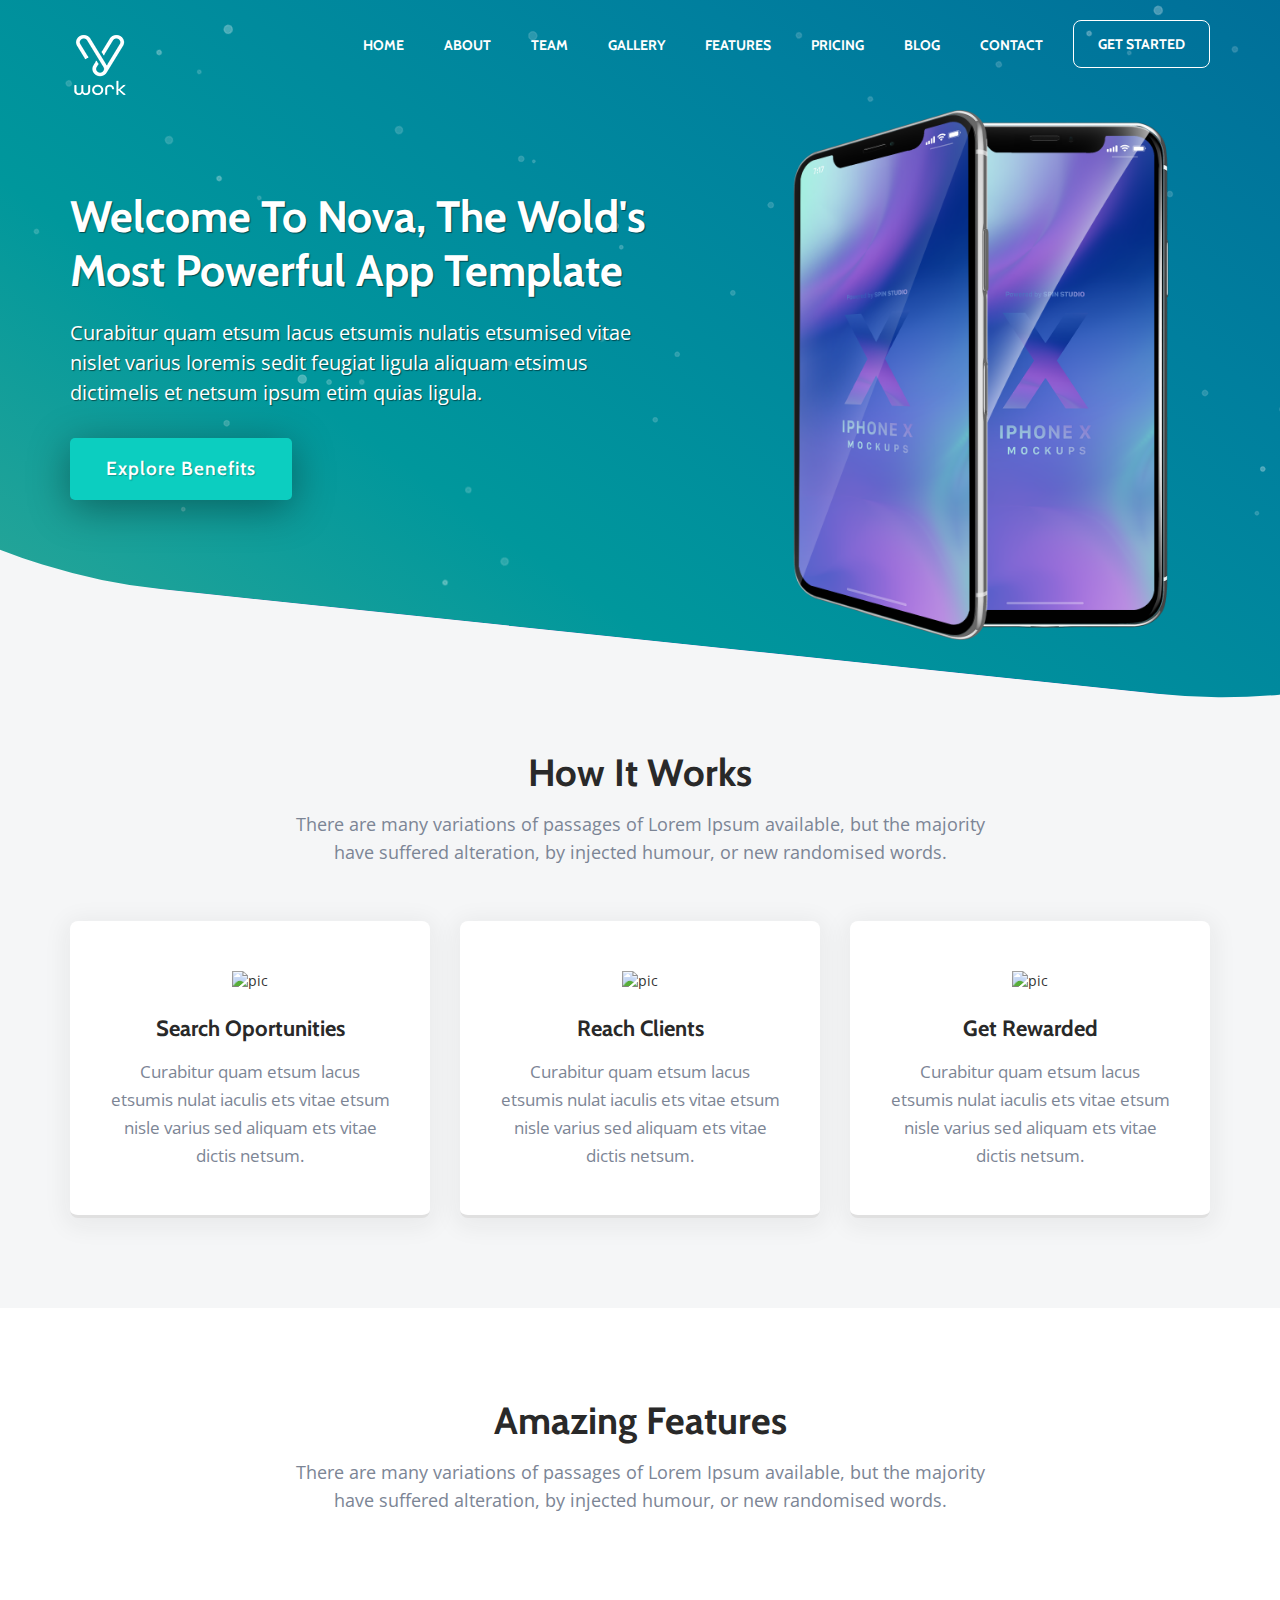
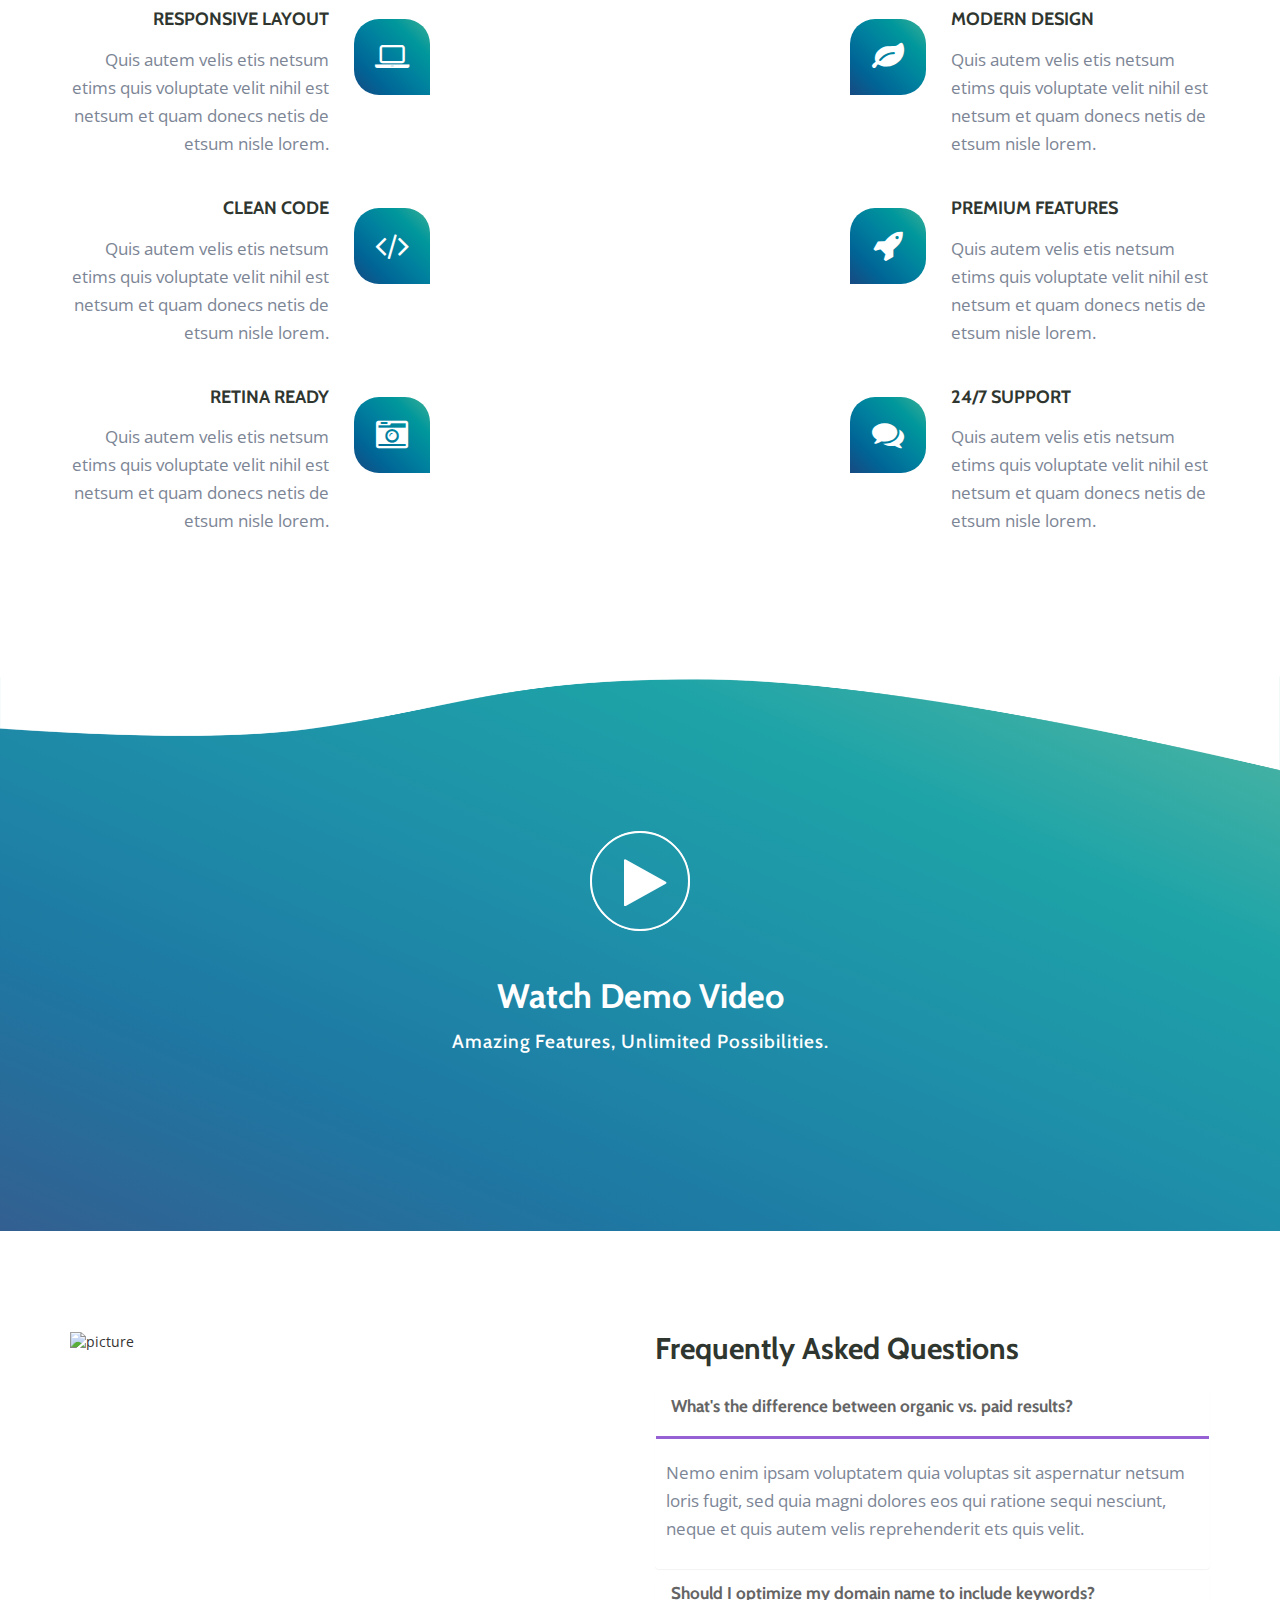
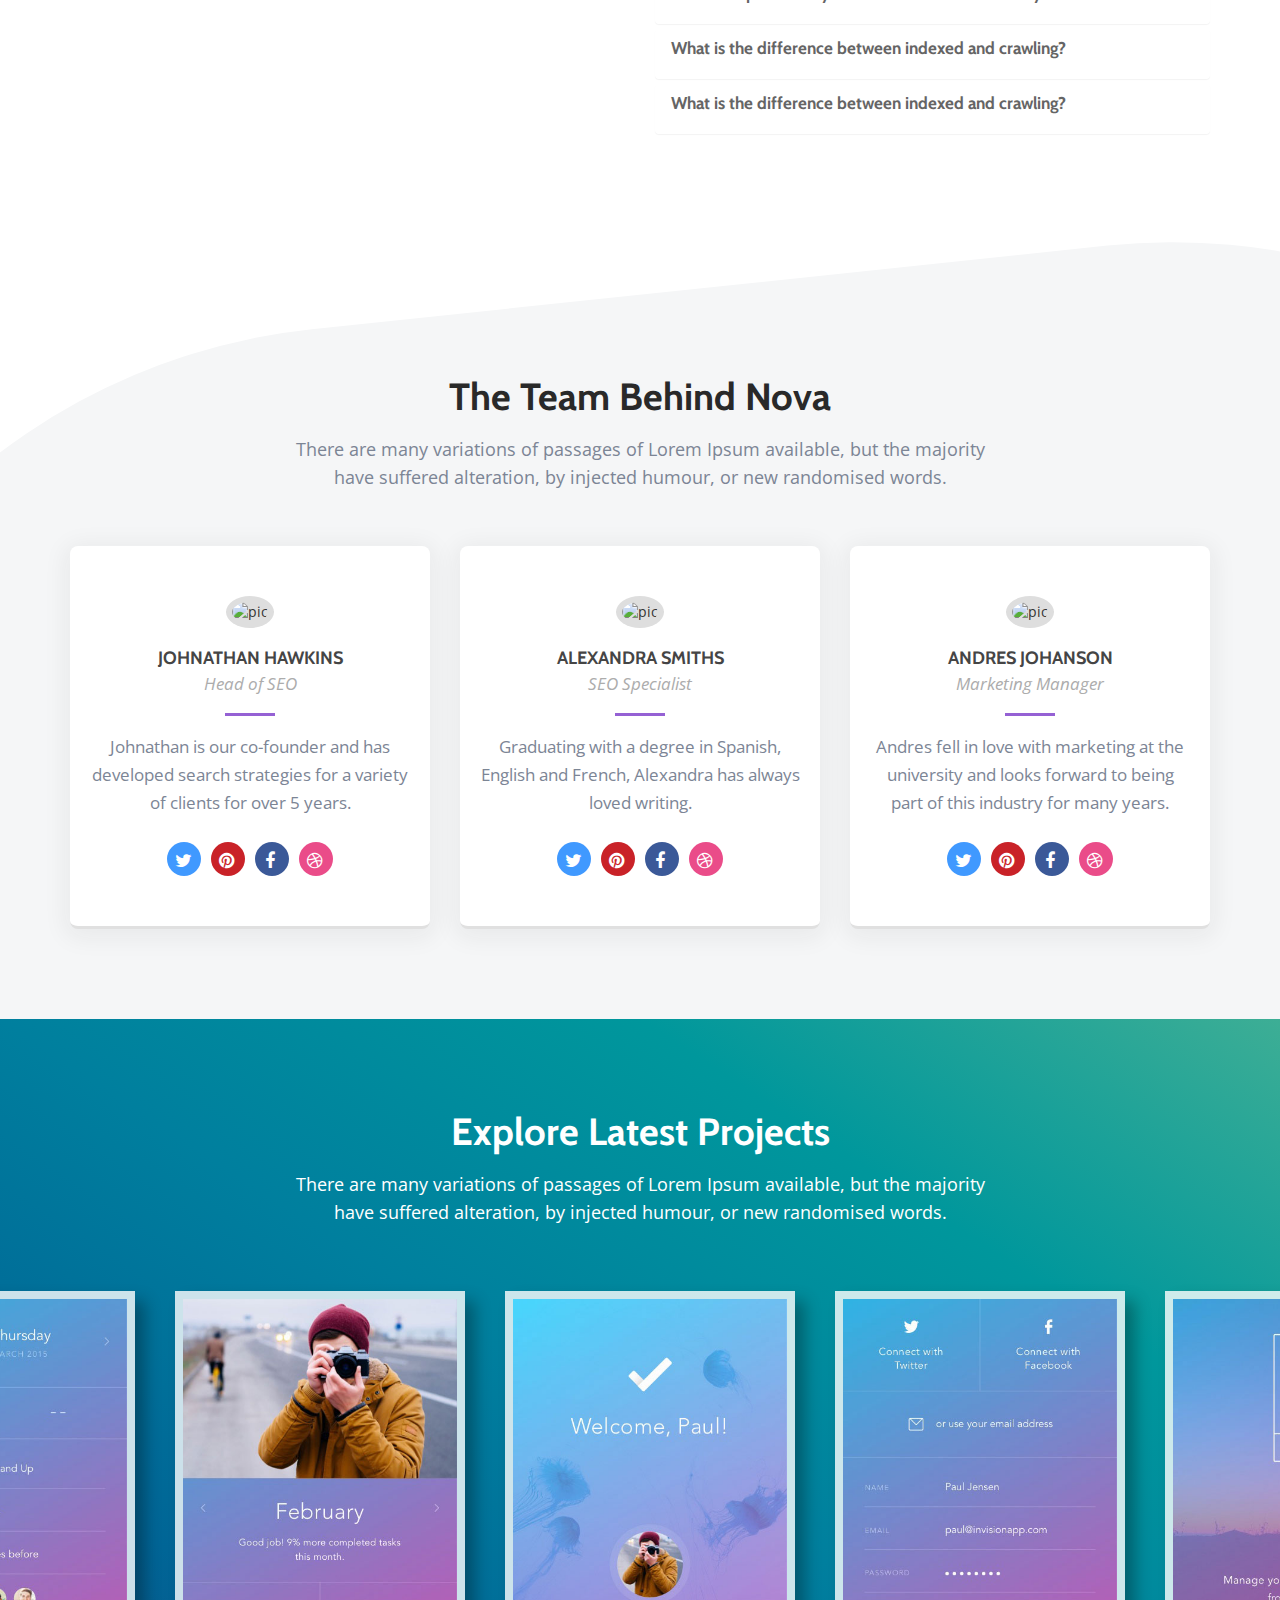
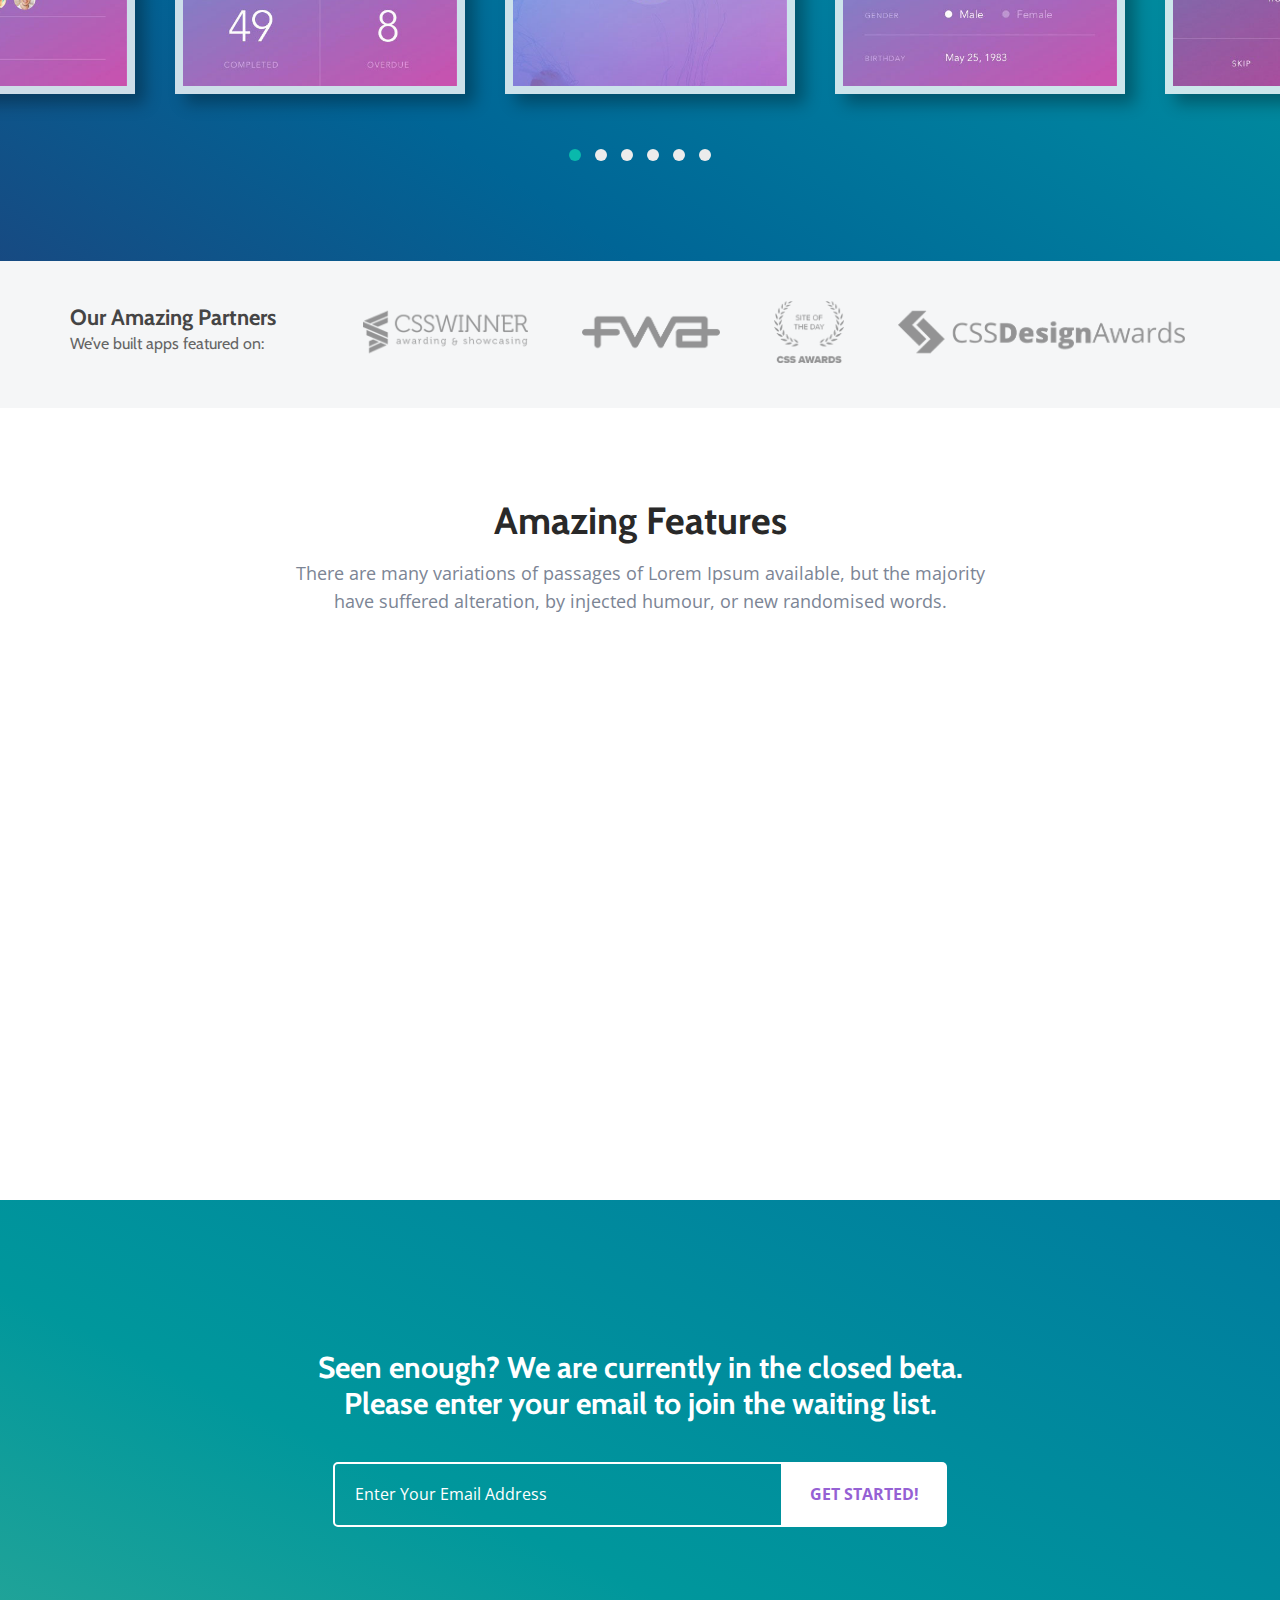
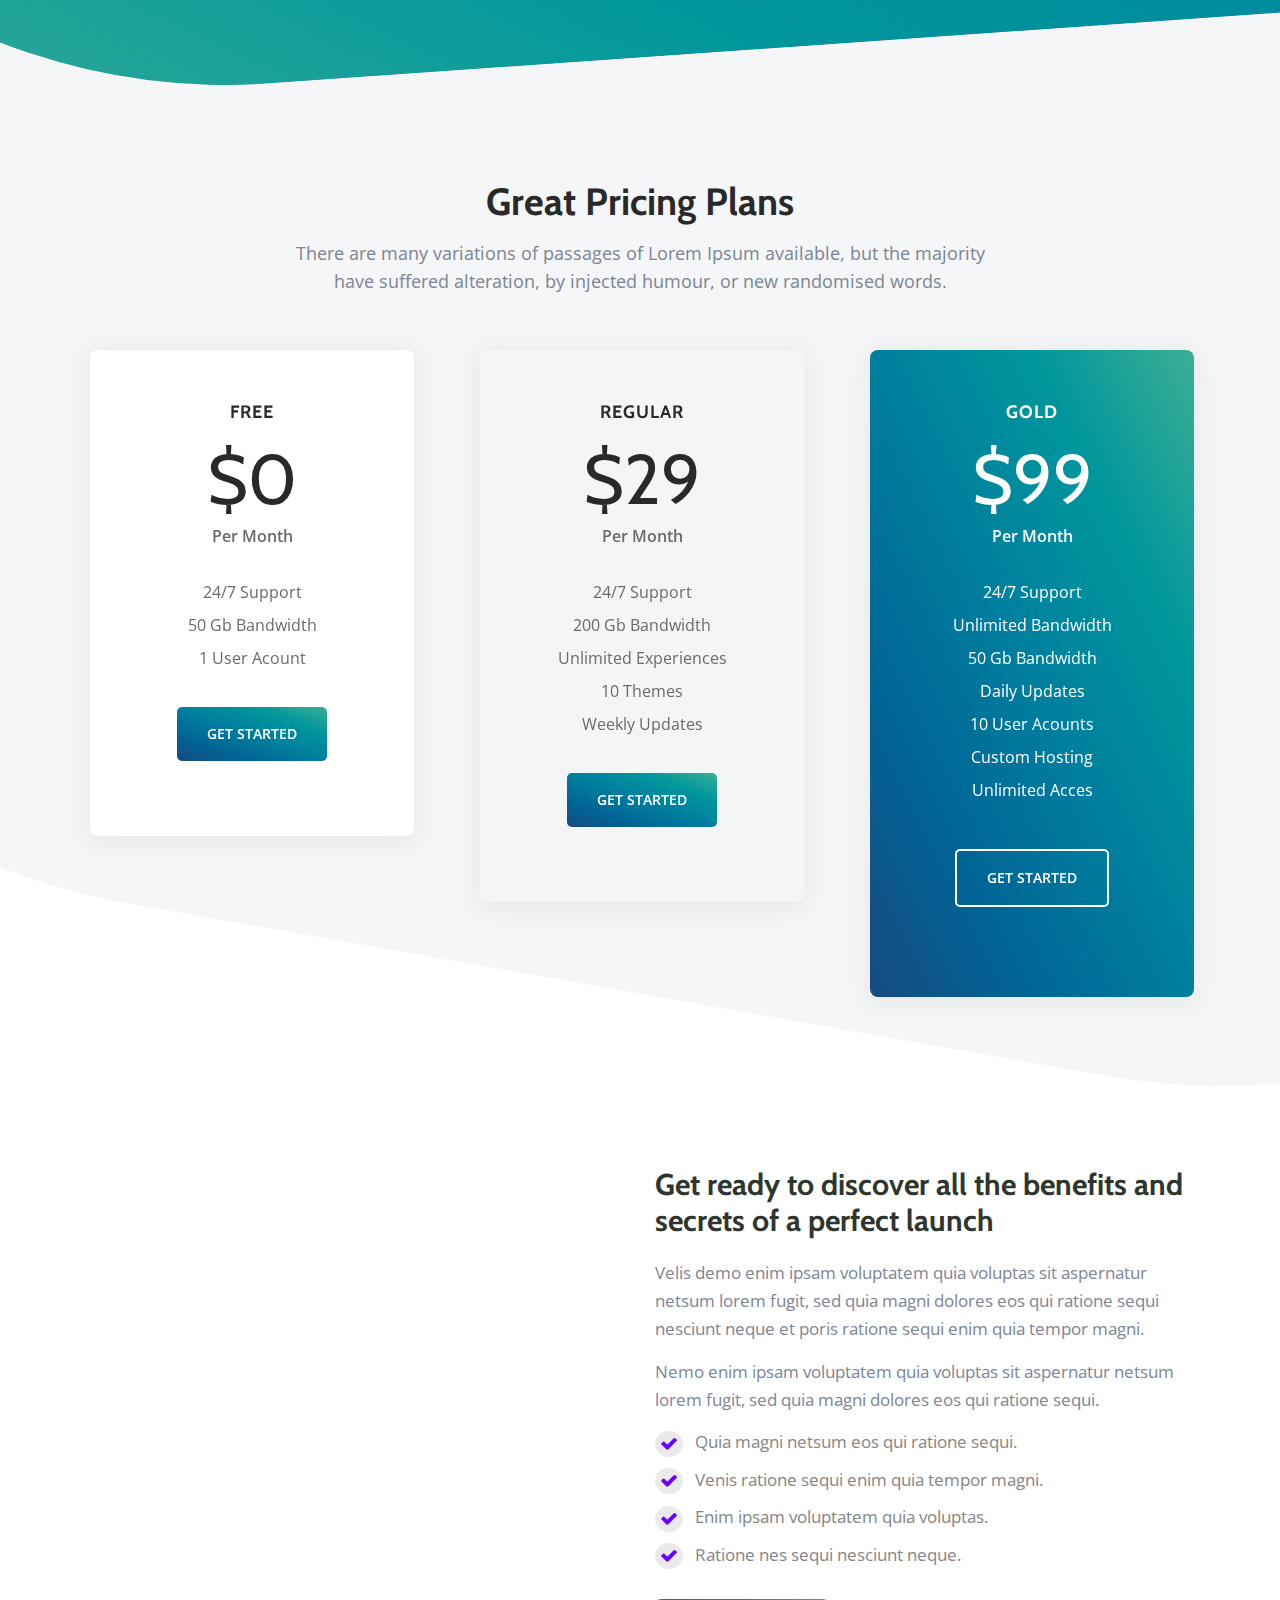
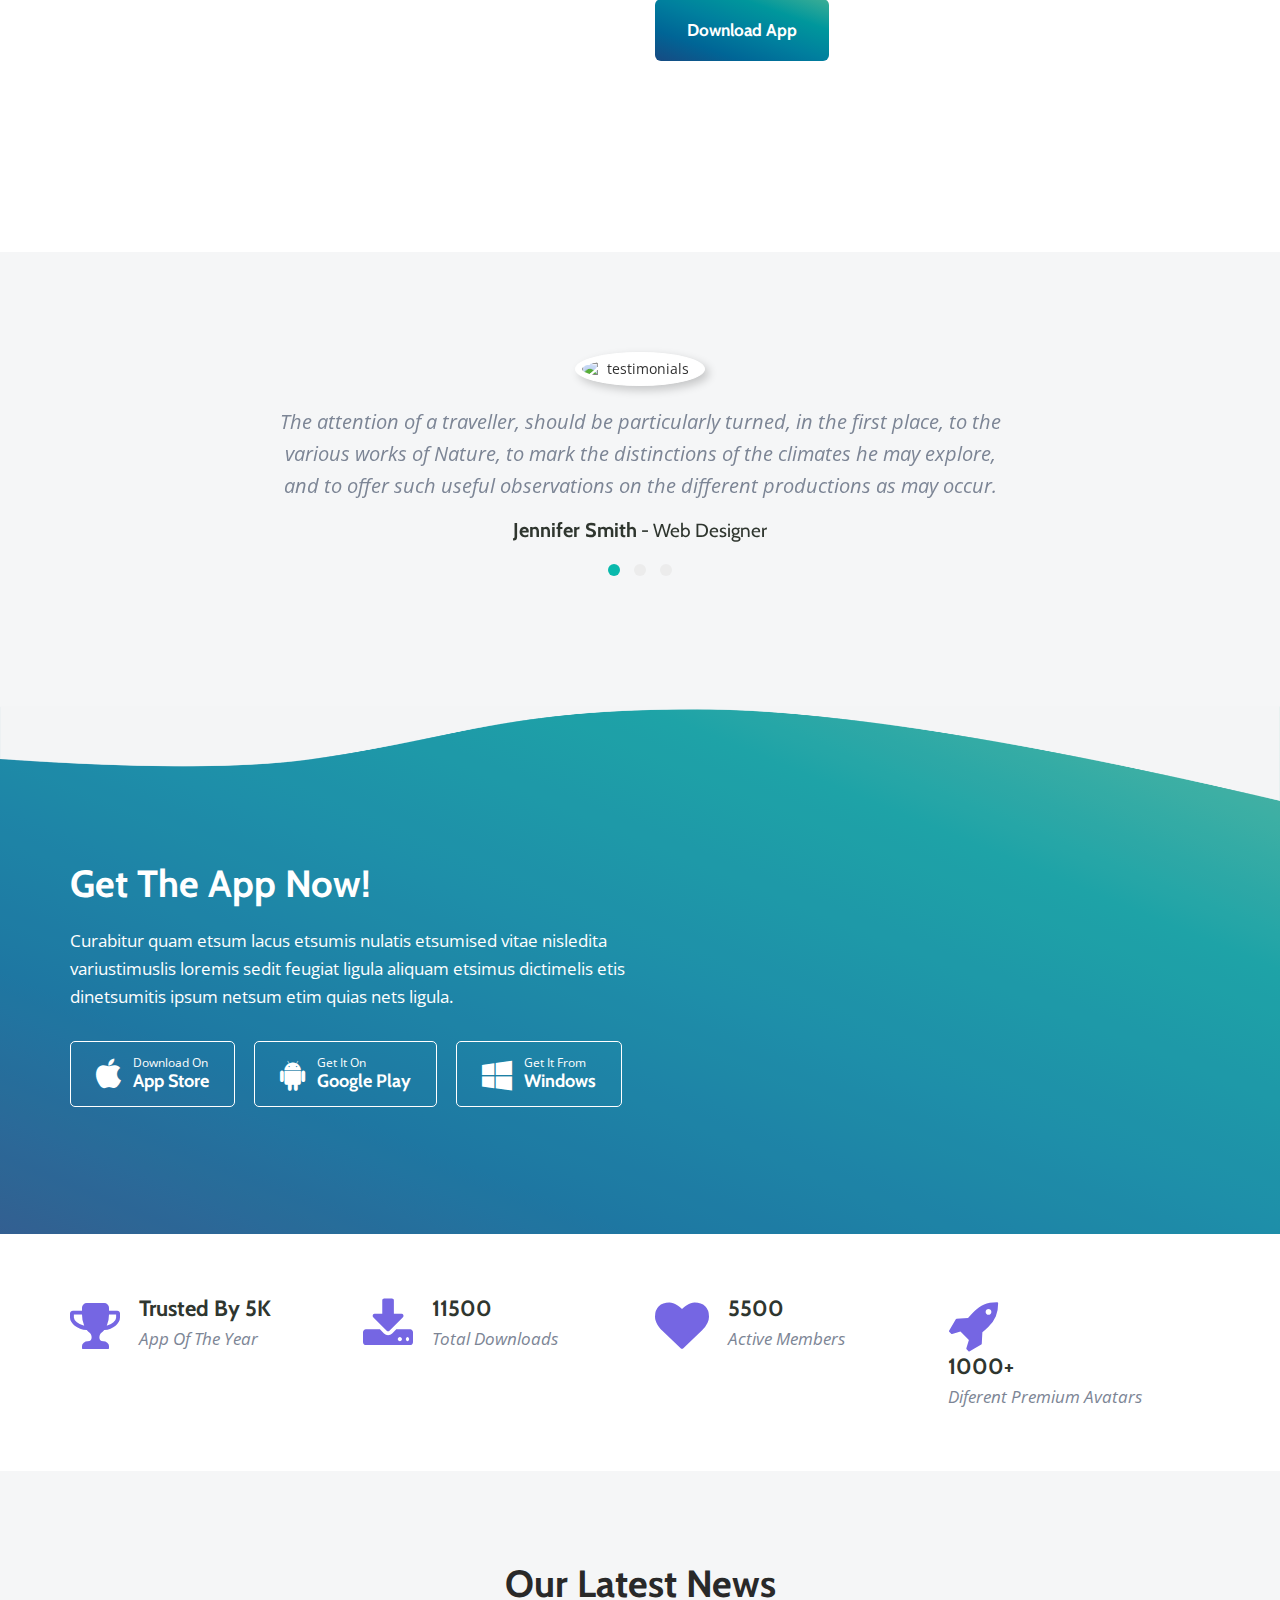
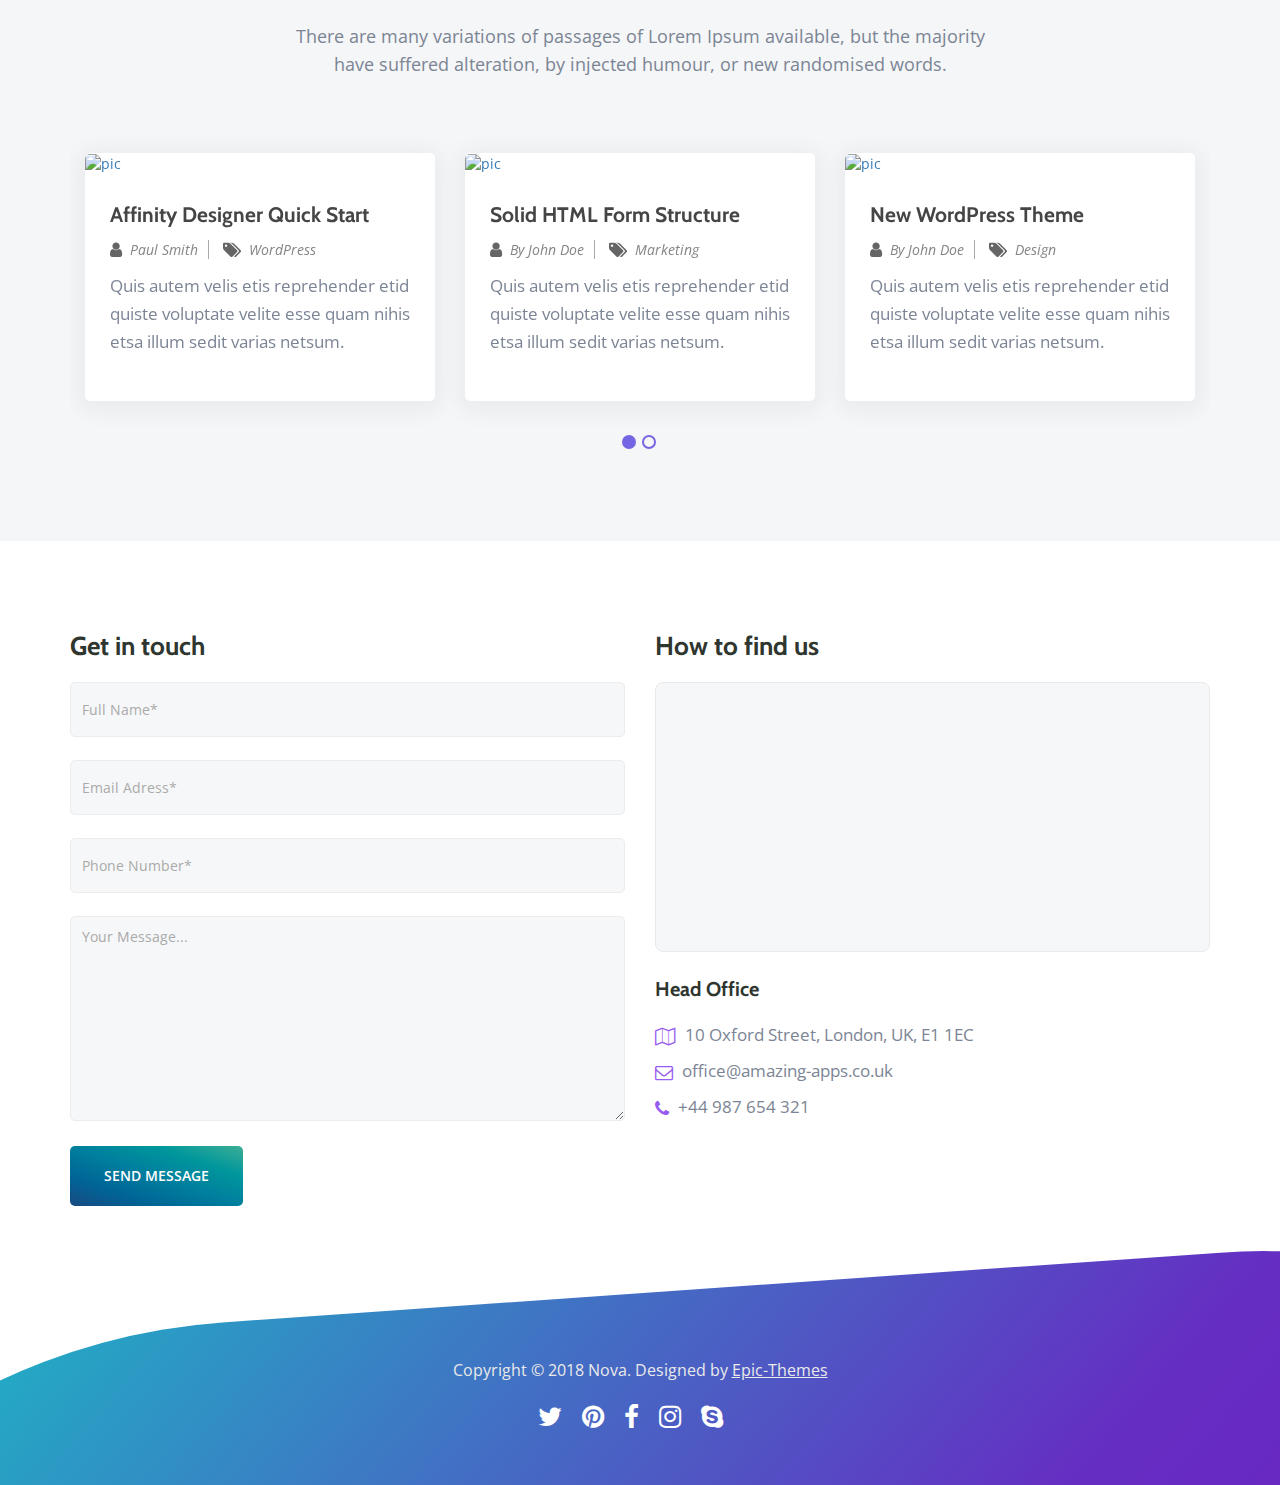
==== v1/index.html @ af9943f9 "first version" ====
<!DOCTYPE html>
<html lang="zxx">

<head>
    <meta charset="utf-8">
    <meta name="viewport" content="width=device-width, initial-scale=1.0">
    <meta name="keywords" content="">
    <meta name="description" content="">

    <title>Nova - App Landing Page Template</title>
    
    <!-- Loading Bootstrap -->
    <link href="css/bootstrap.css" rel="stylesheet">

    <!-- Loading Template CSS -->
    <link href="css/style.css" rel="stylesheet">
    <link href="css/animate.css" rel="stylesheet">
    <link href="css/style-magnific-popup.css" rel="stylesheet">

    <!-- Fonts -->
    <link href="https://fonts.googleapis.com/css?family=Open+Sans:300,300i,400,400i,600,600i,700,700i,800,800i" rel="stylesheet">
    <link href="https://fonts.googleapis.com/css?family=Cabin:500,600,700" rel="stylesheet">

    <!-- Awsome Fonts -->
    <link rel="stylesheet" href="https://cdnjs.cloudflare.com/ajax/libs/font-awesome/4.7.0/css/font-awesome.min.css">
    <link rel="stylesheet" href="css/pe-icon-7-stroke.css">

	<!-- Optional - Adds useful class to manipulate icon font display -->
	<link rel="stylesheet" href="css/helper.css">

	<link rel="stylesheet" href="css/owl.carousel.min.css">
	<link rel="stylesheet" href="css/owl.theme.default.min.css">
	
    <!-- Font Favicon -->
    <link rel="shortcut icon" href="images/favicon.ico">
    
    <!-- HTML5 shim, for IE6-8 support of HTML5 elements. All other JS at the end of file. -->
    <!--[if lt IE 9]>
      <script src="js/html5shiv.js"></script>
      <script src="js/respond.min.js"></script>
    <![endif]-->
    
    <!--headerIncludes-->
    
</head>

<body>

    <!--begin header -->
    <header class="header">

        <!--begin nav -->
        <nav class="navbar navbar-default navbar-fixed-top">
            
            <!--begin container -->
            <div class="container">
        
                <!--begin navbar -->
                <div class="navbar-header">

                    <button data-target="#navbar-collapse-02" data-toggle="collapse" class="navbar-toggle" type="button">
                        <span class="sr-only">Toggle navigation</span>
                        <span class="icon-bar"></span>
                        <span class="icon-bar"></span>
                        <span class="icon-bar"></span>
                    </button>
                        
                    <!--logo -->
                    <a href="index.html" class="navbar-brand">
                      <img src="images/Blue Background2.png" alt="Awesome Image"/>
                    </a>

                </div>
                        
                <div id="navbar-collapse-02" class="collapse navbar-collapse">

                    <ul class="nav navbar-nav navbar-right">

                        <li><a href="#home_wrapper">Home</a></li>

                        <li><a href="#about">About</a></li>

                        <li><a href="#team">Team</a></li>

                        <li><a href="#gallery">Gallery</a></li>

                        <li><a href="#features">Features</a></li>

                        <li><a href="#pricing">Pricing</a></li>

                        <li><a href="#blog">Blog</a></li>

                        <li><a href="#contact">Contact</a></li>

                        <li><a href="#download-app" class="external discover-btn">Get Started</a></li>
                       
                    </ul>
                </div>
                <!--end navbar -->
                                    
            </div>
    		<!--end container -->
            
        </nav>
    	<!--end nav -->
        
    </header>
    <!--end header -->

    <!--begin home section -->
    <section class="home-section" id="home_wrapper">

		<div class="home-section-overlay"></div>

		<!--begin container -->
		<div class="container">

	        <!--begin row -->
	        <div class="row">
	          
	            <!--begin col-md-7-->
	            <div class="col-md-7 padding-top-80">

	          		<h1>Welcome To Nova, The Wold's Most Powerful App Template</h1>

	          		<p>Curabitur quam etsum lacus etsumis nulatis etsumised vitae nislet varius loremis sedit  feugiat ligula aliquam etsimus dictimelis et netsum ipsum etim quias ligula.</p>

	        		<a href="#about" class="btn-green scrool">Explore Benefits</a>

	            </div>
	            <!--end col-md-7-->
	       
				<!--begin col-md-5-->
	            <div class="col-md-5 wow bounceIn" data-wow-delay="0.5s" style="visibility: visible; animation-delay: 0.5s; animation-name: bounceIn;">

	          		<img src="images/iphones-2-2.png" class="width-100" alt="pic">

	            </div>
	            <!--end col-md-5-->

	        </div>
	        <!--end row -->

		</div>
		<!--end container -->

    </section>
    <!--end home section -->

    <!--begin section-grey -->
    <section class="section-grey small-padding-top" id="about">

		<!--begin container -->
		<div class="container">

	        <!--begin row -->
	        <div class="row">

				<!--begin col-md-12 -->
				<div class="col-md-12 text-center">

					<h2 class="section-title">How It Works</h2>

					<p class="section-subtitle">There are many variations of passages of Lorem Ipsum available, but the majority<br>have suffered alteration, by injected humour, or new randomised words.</p>
					
				</div>
				<!--end col-md-12 -->

				<!--begin col-md-4 -->
				<div class="col-md-4">

					<div class="main-services">

						<img src="http://placehold.it/100x100" class="width-100" alt="pic">

						<h3>Search Oportunities</h3>

						<p>Curabitur quam etsum lacus etsumis nulat iaculis ets vitae etsum nisle varius sed aliquam ets vitae dictis netsum.</p>
						
					</div>

				</div>
				<!--end col-md-4 -->

				<!--begin col-md-4 -->
				<div class="col-md-4">

					<div class="main-services">

						<img src="http://placehold.it/100x100" class="width-100" alt="pic">

						<h3>Reach Clients</h3>

						<p>Curabitur quam etsum lacus etsumis nulat iaculis ets vitae etsum nisle varius sed aliquam ets vitae dictis netsum.</p>
						
					</div>

				</div>
				<!--end col-md-4 -->

				<!--begin col-md-4 -->
				<div class="col-md-4">

					<div class="main-services">

						<img src="http://placehold.it/100x100" class="width-100" alt="pic">

						<h3>Get Rewarded</h3>

						<p>Curabitur quam etsum lacus etsumis nulat iaculis ets vitae etsum nisle varius sed aliquam ets vitae dictis netsum.</p>
						
					</div>

				</div>
				<!--end col-md-4 -->
	       
	        </div>
	        <!--end row -->
			
		</div>
		<!--end container -->

    </section>
    <!--end section-grey -->

    <!--begin features -->
    <section class="section-white">

		<!--begin container -->
		<div class="container">

	        <!--begin row -->
	        <div class="row">

				<!--begin col-md-12 -->
				<div class="col-md-12 margin-bottom-40 text-center">

					<h2 class="section-title">Amazing Features</h2>

					<p class="section-subtitle">There are many variations of passages of Lorem Ipsum available, but the majority<br>have suffered alteration, by injected humour, or new randomised words.</p>
					
				</div>
				<!--end col-md-12 -->

				<!--begin col-md-4 -->
				<div class="col-md-4 padding-top-40">
                
                    <!--begin features_item -->
                    <div class="features_item">
                            
                        <div class="dropcaps_right">
                            <span class="fa fa-laptop features_icons"></span>
                        </div>
                        
                        <div class="text_align_right">
                            <h4>Responsive Layout</h4>
                            <p>Quis autem velis etis netsum etims quis voluptate velit nihil est netsum et quam donecs netis de etsum nisle lorem.</p>
                        </div>
                        
                    </div>
                    <!--end features_item -->
                    
                    <!--begin features_item -->
                    <div class="features_item">
                        
                        <div class="dropcaps_right">
                            <span class="fa fa-code features_icons"></span>
                        </div>
                        
                        <div class="text_align_right">
                            <h4>Clean Code</h4>
                            <p>Quis autem velis etis netsum etims quis voluptate velit nihil est netsum et quam donecs netis de etsum nisle lorem.</p>
                        </div>
                            
                    </div>
                    <!--end features_item -->
                    
                    <!--begin features_item -->
                    <div class="features_item">
                        
                        <div class="dropcaps_right">
                            <span class="fa fa-camera-retro features_icons"></span>
                        </div>
                        
                        <div class="text_align_right">
                            <h4>Retina Ready</h4>
                            <p>Quis autem velis etis netsum etims quis voluptate velit nihil est netsum et quam donecs netis de etsum nisle lorem.</p>
                        </div>
                                
                    </div>
                    <!--end features_item -->
                    
                </div>
                <!--end col-md-4 -->

				<!--begin col-md-4 -->
				<div class="col-md-4 wow slideInUp" data-wow-delay="0.5s" style="visibility: visible; animation-delay: 0.5s; animation-name: bounceIn;">
                
                	<img src="images/features-iphone.png" alt="picture" class="width-100">

				</div>
				<!--end col-md-4 -->

				<!--begin col-md-4 -->
				<div class="col-md-4 padding-top-40">
        
                    <!--begin features_item -->
                    <div class="features_item">
                            
                        <div class="dropcaps_left">
                            <span class="fa fa-leaf features_icons"></span>
                        </div>
                        
                        <div class="text_align_left">
                            <h4>Modern Design</h4>
                            <p>Quis autem velis etis netsum etims quis voluptate velit nihil est netsum et quam donecs netis de etsum nisle lorem.</p>
                        </div>
                                    
                    </div>
                    <!--end features_item -->
                    
                    <!--begin features_item -->
                    <div class="features_item">
                        
                        <div class="dropcaps_left">
                            <span class="fa fa-rocket features_icons"></span>
                        </div>
                        
                        <div class="text_align_left">
                            <h4>Premium Features</h4>
                           <p>Quis autem velis etis netsum etims quis voluptate velit nihil est netsum et quam donecs netis de etsum nisle lorem.</p>
                        </div>
                                    
                    </div>
                    <!--end features_item -->
                    
                    <!--begin features_item -->
                    <div class="features_item">
                        
                        <div class="dropcaps_left">
                            <span class="fa fa-comments features_icons"></span>
                        </div>
                        
                        <div class="text_align_left">
                            <h4>24/7 Support</h4>
                            <p>Quis autem velis etis netsum etims quis voluptate velit nihil est netsum et quam donecs netis de etsum nisle lorem.</p>
                        </div>
                                    
                    </div>
                    <!--end features_item -->
                    
				</div>
				<!--end col-md-4 -->
	       
	        </div>
	        <!--end row -->
			
		</div>
		<!--end container -->

    </section>
    <!--end features -->

	<!--begin video-wrapper -->
	<section class="video-wrapper">

    	<div class="video-wrapper-overlay"></div>

    	<div class="shape-image-top"></div>

		<!--begin container -->
		<div class="container">

	        <!--begin row -->
	        <div class="row">

	        	<!--begin col-md-12-->
                <div class="col-md-12 text-center">
                    
                    <!--begin popup-gallery-->
                    <div class="popup-gallery">
                        <a class="popup4 video-icon" href="https://www.youtube.com/watch?v=FPfQMVf4vwQ"><i class="fa fa-play"></i></a>
                    </div>
                    <!--end popup-gallery-->

                    <h3 class="video-title white">Watch Demo Video<br><span>Amazing Features, Unlimited Possibilities.</span></h3>
                    
                </div>
                <!--end col-md-12-->
	       
	        </div>
	        <!--end row -->

		</div>
		<!--end container -->

    </section>
    <!--end video-wrapper -->

    <!--begin faq section -->
	<section class="section-white small-padding-bottom">
        
        <!--begin container-->
        <div class="container">

            <!--begin row-->
            <div class="row">
            
                <!--begin col-md-6-->
                <div class="col-md-6 margin-top-10">

                    <img src="http://placehold.it/555x421" alt="picture" class="width-100">

                </div>
                <!--end col-sm-6-->
                
                <!--begin col-md-6-->
                <div class="col-md-6 margin-top-10">

                	<h3>Frequently Asked Questions</h3>

                    <!--begin panel-group -->
                    <div class="panel-group" id="accordion" role="tablist" aria-multiselectable="true">
                        
                        <!--begin panel-default -->
                        <div class="panel panel-default">
                            
                            <div class="panel-heading" role="tab" id="headingOne">
                                
                                <h4 class="panel-title">
                                    
                                    <a role="button" data-toggle="collapse" data-parent="#accordion" href="#collapseOne" aria-expanded="true" aria-controls="collapseOne">
                                      <i class="icon icon-rocket panel-icon"></i> What's the difference between organic vs. paid results?
                                    </a>
                                    
                                </h4>
                                
                            </div>
                            
                            <div id="collapseOne" class="panel-collapse collapse in" role="tabpanel" aria-labelledby="headingOne">
                                
                                <div class="panel-body">
                                    <p>Nemo enim ipsam voluptatem quia voluptas sit aspernatur netsum loris fugit, sed quia magni dolores eos qui ratione sequi nesciunt, neque et quis autem velis reprehenderit ets quis velit.</p>
                                </div>
                                
                            </div>
                            
                        </div>
                        <!--end panel-default -->
                        
                        <!--begin panel-default -->
                        <div class="panel panel-default">
                            
                            <div class="panel-heading" role="tab" id="headingTwo">
                                
                                <h4 class="panel-title">
                                    
                                    <a class="collapsed" role="button" data-toggle="collapse" data-parent="#accordion" href="#collapseTwo" aria-expanded="false" aria-controls="collapseTwo">
                                      <i class="icon icon-prize-award panel-icon"></i> Should I optimize my domain name to include keywords?
                                    </a>
                                    
                                </h4>
                                
                            </div>
                            
                            <div id="collapseTwo" class="panel-collapse collapse" role="tabpanel" aria-labelledby="headingTwo">
                                
                                <div class="panel-body">
                                    <p>Nemo enim ipsam voluptatem quia voluptas sit aspernatur netsum loris fugit, sed quia magni dolores eos qui ratione sequi nesciunt, neque et quis autem velis reprehenderit ets quis velit.</p>
                                </div>
                                
                            </div>
                            
                        </div>
                        <!--end panel-default -->
                        
                        <!--begin panel-default -->
                        <div class="panel panel-default">
                            
                            <div class="panel-heading" role="tab" id="headingThree">
                                
                                <h4 class="panel-title">
                                    
                                    <a class="collapsed" role="button" data-toggle="collapse" data-parent="#accordion" href="#collapseThree" aria-expanded="false" aria-controls="collapseThree">
                                      <i class="icon icon-present-gift panel-icon"></i> What is the difference between indexed and crawling?
                                    </a>
                                    
                                </h4>
                                
                            </div>
                            
                            <div id="collapseThree" class="panel-collapse collapse" role="tabpanel" aria-labelledby="headingThree">
                                
                                <div class="panel-body">
                                    <p>Nemo enim ipsam voluptatem quia voluptas sit aspernatur netsum loris fugit, sed quia magni dolores eos qui ratione sequi nesciunt, neque et quis autem velis reprehenderit ets quis velit.</p>
                                </div>
                                
                            </div>
                            
                        </div>
                        <!--end panel-default -->
                        
                        <!--begin panel-default -->
                        <div class="panel panel-default">
                            
                            <div class="panel-heading" role="tab" id="headingFour">
                                
                                <h4 class="panel-title">
                                    
                                    <a class="collapsed" role="button" data-toggle="collapse" data-parent="#accordion" href="#collapseFour" aria-expanded="false" aria-controls="collapseFour">
                                      <i class="icon icon-present-gift panel-icon"></i> What is the difference between indexed and crawling?
                                    </a>
                                    
                                </h4>
                                
                            </div>
                            
                            <div id="collapseFour" class="panel-collapse collapse" role="tabpanel" aria-labelledby="headingFour">
                                
                                <div class="panel-body">
                                    <p>Nemo enim ipsam voluptatem quia voluptas sit aspernatur netsum loris fugit, sed quia magni dolores eos qui ratione sequi nesciunt, neque et quis autem velis reprehenderit ets quis velit.</p>
                                </div>
                                
                            </div>
                            
                        </div>
                        <!--end panel-default -->
                        
                    </div>
                    <!--end panel-group -->
                    
                </div>
                <!--end col-sm-6-->
            
            </div>
            <!--end row-->
    
        </div>
        <!--end container-->
    
    </section>
    <!--end faq section -->

  	<!--begin team section -->
  	<section class="top-shape-wrapper">

		<!--begin top-shape section -->
	  	<div class="top-shape" id="team">

		    <!--begin container-->
	        <div class="container">

	            <!--begin row-->
	            <div class="row">
	          
					<!--begin col-md-12 -->
					<div class="col-md-12 text-center">

						<h2 class="section-title">The Team Behind Nova</h2>

						<p class="section-subtitle">There are many variations of passages of Lorem Ipsum available, but the majority<br>have suffered alteration, by injected humour, or new randomised words.</p>
						
					</div>
					<!--end col-md-12 -->
	                
	                <!--begin team-item -->
	                <div class="col-sm-12 col-md-4">

		                <div class="team-item">
		                
		                    <img src="http://placehold.it/200x200" class="team-img" alt="pic">
		                   
		                    <h3>JOHNATHAN HAWKINS</h3>
		                    
		                    <div class="team-info"><p>Head of SEO</p></div>

		                    <p>Johnathan is our  co-founder and has developed search strategies for a variety of clients for over 5 years.</p>
		                
		                    <ul class="team-icon">
		                    
		                        <li><a href="#" class="twitter"><i class="fa fa-twitter"></i></a></li>
		                        
		                        <li><a href="#" class="pinterest"><i class="fa fa-pinterest"></i></a></li>
		                        
		                        <li><a href="#" class="facebook"><i class="fa fa-facebook"></i></a></li>
		                        
		                        <li><a href="#" class="dribble"><i class="fa fa-dribbble"></i></a></li>
		                        
		                    </ul>
		                    
	                	</div>

	                </div>
	                <!--end team-item -->
	                 
	                <!--begin team-item -->
	                <div class="col-sm-12 col-md-4">

		                <div class="team-item">
		                
		                    <img src="http://placehold.it/200x200" class="team-img" alt="pic">
		                   
		                    <h3>ALEXANDRA SMITHS</h3>
		                    
		                    <div class="team-info"><p>SEO Specialist</p></div>

		                    <p>Graduating with a degree in Spanish, English and French, Alexandra has always loved writing.</p>
		                
		                    <ul class="team-icon">
		                    
		                        <li><a href="#" class="twitter"><i class="fa fa-twitter"></i></a></li>
		                        
		                        <li><a href="#" class="pinterest"><i class="fa fa-pinterest"></i></a></li>
		                        
		                        <li><a href="#" class="facebook"><i class="fa fa-facebook"></i></a></li>
		                        
		                        <li><a href="#" class="dribble"><i class="fa fa-dribbble"></i></a></li>
		                        
		                    </ul>
		                    
		                </div>

	                </div>
	                <!--end team-item -->
	                               
	                <!--begin team-item -->
	                <div class="col-sm-12 col-md-4">

		                <div class="team-item">
		                
		                    <img src="http://placehold.it/200x200" class="team-img" alt="pic">
		                   
		                    <h3>ANDRES JOHANSON</h3>
		                    
		                    <div class="team-info"><p>Marketing Manager</p></div>

		                    <p>Andres fell in love with marketing at the university and looks forward to being part of this industry for many years.</p>
		                
		                    <ul class="team-icon">
		                    
		                        <li><a href="#" class="twitter"><i class="fa fa-twitter"></i></a></li>
		                        
		                        <li><a href="#" class="pinterest"><i class="fa fa-pinterest"></i></a></li>
		                        
		                        <li><a href="#" class="facebook"><i class="fa fa-facebook"></i></a></li>
		                        
		                        <li><a href="#" class="dribble"><i class="fa fa-dribbble"></i></a></li>
		                        
		                    </ul>
		                    
		                </div>

	                </div>
	                <!--end team-item -->
	            
	            </div>
	            <!--end row-->
	        
	        </div>
	        <!--end container-->

		</div>
		<!--end top-shape section -->

  	</section>
  	<!--end team section -->

	<!--begin gallery section -->
  	<section class="section-lyla" id="gallery">

		<!--begin container -->
		<div class="container-fluid	">

			<!--begin row -->
			<div class="row">
				
				<!--begin col md 12 -->
				<div class="col-md-12 text-center">

					<h2 class="section-title white">Explore Latest Projects</h2>

					<p class="section-subtitle white">There are many variations of passages of Lorem Ipsum available, but the majority<br>have suffered alteration, by injected humour, or new randomised words.</p>
					
				</div>
				<!--end col md 12 -->

				<!--begin col md 12 -->
				<div class="gallery-item-wrapper padding-top-30">

					<!--begin owl carousel -->
					<div id="owl2" class="owl-carousel owl-theme">

						<div> 
							<img src="images/showcase1.jpg" alt="showcase" class="gallery-show">
						</div>

						<div> 
							<img src="images/showcase2.jpg" alt="showcase" class="gallery-show">
						</div>

						<div> 
							<img src="images/showcase3.jpg" alt="showcase" class="gallery-show">
						</div>

						<div> 
							<img src="images/showcase4.jpg" alt="showcase" class="gallery-show">
						</div>

						<div> 
							<img src="images/showcase5.jpg" alt="showcase" class="gallery-show">
						</div>

						<div> 
							<img src="images/showcase6.jpg" alt="showcase" class="gallery-show">
						</div>
						
					</div>
					<!--end owl carousel -->

					<div class="owl-dots">
						<div class="owl-dot active"><span></span></div>
						<div class="owl-dot"><span></span></div>
						<div class="owl-dot"><span></span></div>
					</div>
				</div>
				<!--end col md  12-->

			</div>
			<!--end row -->

		</div>
		<!--end container -->

	</section>
	<!--end gallery section -->

	<!--begin partners section -->
	<section class="section-grey partners-paddings">
		
		<div class="container">
			
			<div class="row">
				
				<div class="col-md-3">
					<h4 class="our-partners-title">Our Amazing Partners<br><span>We’ve built apps featured on:</span></h4>
				</div>

				<div class="col-md-9">

					<!--begin partners-mentions -->
                    <ul class="partners-mentions">

						<li><img src="images/award4a.png" alt="CSS Awards"></li>

						<li><img src="images/award1a.png" alt="Awwwards"></li>

						<li><img src="images/award5.png" alt="CSS Winner"></li>

						<li><img src="images/award3a.png" alt="CSS Design Awards"></li>

					</ul>
                    <!--end partners-mentions -->

				</div>

			</div>

		</div>

	</section>
	<!--end partners section -->

  	<!--begin services section -->
  	<section class="section-white small-padding-bottom" id="features">

	    <!--begin container -->
	    <div class="container">

	      	<!--begin row -->
	      	<div class="row">

		        <!--begin col-md-12-->
		        <div class="col-md-12 text-center padding-bottom-10">

					<h2 class="section-title">Amazing Features</h2>

					<p class="section-subtitle">There are many variations of passages of Lorem Ipsum available, but the majority<br>have suffered alteration, by injected humour, or new randomised words.</p>

		        </div>
		        <!--end col-md-12 -->

	        </div>
	        <!--end row -->

	      	<!--begin row -->
	      	<div class="row">

		        <!--begin col-md-4-->
		        <div class="col-md-4">

		        	<div class="feature-box light-green wow fadeIn" data-wow-delay="0.25s" style="visibility: visible; animation-delay: 0.5s; animation-name: fadeIn;">

		        		<i class="pe-7s-tools"></i>

		        		<div class="feature-box-text">

		        			<h4>Support 24/7</h4>

		        			<p>Utise wisi enim minim veniam, quis tation ullamcorper suscipit et loboti nisl consequat nihis.</p>

		        		</div>

		        	</div>
		        </div>
		        <!--end col-md-4 -->

		        <!--begin col-md-4-->
		        <div class="col-md-4">

		        	<div class="feature-box light-blue wow fadeIn" data-wow-delay="0.5s" style="visibility: visible; animation-delay: 0.5s; animation-name: fadeIn;">

		        		<i class="pe-7s-users"></i>

		        		<div class="feature-box-text">

		        			<h4>User Friendly</h4>

		        			<p>Utise wisi enim minim veniam, quis tation ullamcorper suscipit et loboti nisl consequat nihis.</p>

		        		</div>

		        	</div>
		        </div>
		        <!--end col-md-4 -->

		        <!--begin col-md 4-->
		        <div class="col-md-4">

		        	<div class="feature-box orange wow fadeIn" data-wow-delay="0.75s" style="visibility: visible; animation-delay: 0.5s; animation-name: fadeIn;">

		        		<i class="pe-7s-bell"></i>

		        		<div class="feature-box-text">

		        			<h4>Notifications</h4>

		        			<p>Utise wisi enim minim veniam, quis tation ullamcorper suscipit et loboti nisl consequat nihis.</p>

		        		</div>

		        	</div>
		        </div>
		        <!--end col-md-4 -->

	        </div>
	        <!--end row -->

	      	<!--begin row -->
	      	<div class="row">

		        <!--begin col-md-4-->
		        <div class="col-md-4">

		        	<div class="feature-box dark-green wow fadeIn" data-wow-delay="1s" style="visibility: visible; animation-delay: 0.5s; animation-name: fadeIn;">

		        		<i class="pe-7s-chat"></i>

		        		<div class="feature-box-text">

		        			<h4>Chat With Friends</h4>

		        			<p>Utise wisi enim minim veniam, quis tation ullamcorper suscipit et loboti nisl consequat nihis.</p>

		        		</div>

		        	</div>
		        </div>
		        <!--end col-md-4 -->

		        <!--begin col-md-4-->
		        <div class="col-md-4">

		        	<div class="feature-box dark-blue wow fadeIn" data-wow-delay="1.25s" style="visibility: visible; animation-delay: 0.5s; animation-name: fadeIn;">

		        		<i class="pe-7s-world"></i>

		        		<div class="feature-box-text">

		        			<h4>Accesibility</h4>

		        			<p>Utise wisi enim minim veniam, quis tation ullamcorper suscipit et loboti nisl consequat nihis.</p>

		        		</div>

		        	</div>
		        </div>
		        <!--end col-md-4 -->

		        <!--begin col-md-4-->
		        <div class="col-md-4">

		        	<div class="feature-box light-red wow fadeIn" data-wow-delay="1.5s" style="visibility: visible; animation-delay: 0.5s; animation-name: fadeIn;">

		        		<i class="pe-7s-piggy"></i>

		        		<div class="feature-box-text">

		        			<h4>Cost Control</h4>

		        			<p>Utise wisi enim minim veniam, quis tation ullamcorper suscipit et loboti nisl consequat nihis.</p>

		        		</div>

		        	</div>
		        </div>
		        <!--end col-md-4 -->

	      	</div>
	      	<!--end row -->

	      	<!--begin row -->
	      	<div class="row">

		        <!--begin col-md-12-->
		        <div class="col-md-12 padding-top-40">

					<img src="images/iphone-v.png" alt="home-iphone" class="extra-image width-100 wow fadeInUp" data-wow-delay="1s" style="visibility: visible; animation-delay: 0.25s; animation-name: fadeInUp;">

		        </div>
		        <!--end col-md-4 -->

	      	</div>
	      	<!--end row -->

	    </div>
	    <!--end container -->

  	</section>
  	<!--end services section -->

	<!--begin newsletter section -->
  	<section class="section-lyla-shape" id="newsletter-section">

	    <!--begin container -->
	    <div class="container">

	      	<!--begin row -->
	      	<div class="row">

		        <!--begin col-md-12 -->
		        <div class="col-md-12 text-center padding-top-60 padding-bottom-20">

		    		<h3 class="white-text">Seen enough? We are currently in the closed beta.<br>
		    		Please enter your email to join the waiting list.</h3>

		        </div>
		        <!--end col-md-12 -->

		        <!--begin col-md-12-->
		        <div class="col-md-12">

		            <!--begin newsletter_form_wrapper -->
                    <div class="newsletter_form_wrapper">
                        
                        <!--begin newsletter_form_box -->
                        <div class="newsletter_form_box">
                            
                            <!--begin success_box -->
                            <p class="newsletter_success_box" style="display:none;">We received your message and you'll hear from us soon. Thank You!</p>
                            <!--end success_box -->
                            
                            <!--begin newsletter-form -->
                            <form id="newsletter-form" class="newsletter-form" action="php/newsletter.php" method="post">

                                <input id="email_newsletter" type="email" name="nf_email" placeholder="Enter Your Email Address">  

                                <input type="submit" value="GET STARTED!" id="submit-button-newsletter">

                            </form>
                            <!--end newsletter-form -->
                        
                        </div>
                        <!--end newsletter_form_box -->
            
                    </div>
                    <!--end newsletter_form_wrapper -->

		        </div>
		        <!--end col-md-12 -->

	      	</div>
	      	<!--end row -->

	    </div>
	    <!--end container -->

  	</section>
  	<!--end newsletter section -->

	<!--begin pricing section -->
  	<section class="section-white bottom-shape z-100" id="pricing">

	    <!--begin container -->
	    <div class="container">

			<!--begin row -->
			<div class="row">

				<!--begin col-md-12 -->
				<div class="col-md-12 text-center padding-bottom-40">

					<h2 class="section-title">Great Pricing Plans</h2>

					<p class="section-subtitle">There are many variations of passages of Lorem Ipsum available, but the majority<br>have suffered alteration, by injected humour, or new randomised words.</p>
					
				</div>
				<!--end col-md-12 -->

				<!--begin col-md-4-->
				<div class="col-md-4 col-sm-4">

					<div class="price-box-white">

						<ul class="pricing-list">

							<li class="price-title">FREE</li>

							<li class="price-value">$0</li>

							<li class="price-subtitle">Per Month</li>

							<li class="price-text">24/7 Support</li>

							<li class="price-text">50 Gb Bandwidth</li>

							<li class="price-text">1 User Acount</li>

							<li class="price-tag"><a href="#">GET STARTED</a></li>

						</ul>

					</div>

				</div>
				<!--end col-md-4 -->

				<!--begin col-md-4 -->
				<div class="col-md-4 col-sm-4">

					<div class="price-box-grey">

						<ul class="pricing-list">

							<li class="price-title">REGULAR</li>

							<li class="price-value">$29</li>

							<li class="price-subtitle">Per Month</li>

							<li class="price-text">24/7 Support</li>

							<li class="price-text">200 Gb Bandwidth</li>

							<li class="price-text">Unlimited Experiences</li>

							<li class="price-text">10 Themes</li>

							<li class="price-text">Weekly Updates</li>

							<li class="price-tag"><a href="#">GET STARTED</a></li>

						</ul>

					</div>

				</div>
				<!--end col-md-4 -->

				<!--begin col-md-4 -->
				<div class="col-md-4 col-sm-4">

					<div class="price-box-blue">

						<ul class="pricing-list">

							<li class="price-title white-text">GOLD</li>

							<li class="price-value white-text">$99</li>

							<li class="price-subtitle white-text">Per Month</li>

							<li class="price-text white-text">24/7 Support</li>

							<li class="price-text white-text">Unlimited Bandwidth</li>

							<li class="price-text white-text">50 Gb Bandwidth</li>

							<li class="price-text white-text">Daily Updates</li>

							<li class="price-text white-text">10 User Acounts</li>

							<li class="price-text white-text">Custom Hosting</li>

							<li class="price-text white-text">Unlimited Acces</li>

							<li class="price-tag"><a href="#">GET STARTED</a></li>

						</ul>

					</div>

				</div>
				<!--end col-md-4 -->

			</div>
			<!--end row -->

	    </div>
	    <!--end container -->

  	</section>
	<!--end pricing section -->

	<!--begin section-white -->
    <section class="section-white small-padding-top">
        
        <!--begin container-->
        <div class="container">

            <!--begin row-->
            <div class="row">
            
                <!--begin col-md-6-->
                <div class="col-md-6 wow slideInLeft" data-wow-delay="0.25s" style="visibility: visible; animation-delay: 0.5s; animation-name: slideInLeft;">

                    <img src="images/benefits.png" class="width-100" alt="pic">

                </div>
                <!--end col-sm-6-->
                
                <!--begin col-md-6-->
                <div class="col-md-6 padding-top-20">

                	<h3>Get ready to discover all the benefits and secrets of a perfect launch</h3>

                	<p>Velis demo enim ipsam voluptatem quia voluptas sit aspernatur netsum lorem fugit, sed quia magni dolores eos qui ratione sequi nesciunt neque et poris ratione sequi enim quia tempor magni.</p>
                    
                	<p>Nemo enim ipsam voluptatem quia voluptas sit aspernatur netsum lorem fugit, sed quia magni dolores eos qui ratione sequi.</p>

                	<ul class="benefits">
						<li><i class="fa fa-check"></i> Quia magni netsum eos qui ratione sequi.</li>
						<li><i class="fa fa-check"></i> Venis ratione sequi enim quia tempor magni.</li>
						<li><i class="fa fa-check"></i> Enim ipsam voluptatem quia voluptas.</li>
						<li><i class="fa fa-check"></i> Ratione nes sequi nesciunt neque.</li>
					</ul>

					<a href="#download-app" class="btn-lyla scrool">Download App</a>
                    
                </div>
                <!--end col-md-6-->
            
            </div>
            <!--end row-->
    
        </div>
        <!--end container-->
    
    </section>
    <!--end section-white-->

  	<!--begin testimonials section -->
  	<section class="section-grey">

	    <!--begin container -->
	    <div class="container">

	      <!--begin row -->
	      <div class="row">
	        
		        <!--begin col-md-10 -->
		        <div class="col-md-8 col-md-offset-2">

		        	<!--begin owl carousel -->
		        	<div id="owl1" class="owl-carousel owl-theme">

						<!--begin testim-inner -->
						<div class="testim-inner">

							<img src="http://placehold.it/200x200" alt="testimonials" class="testim-img">
							
							<p>The attention of a traveller, should be particularly turned, in the first place, to the various works of Nature, to mark the distinctions of the climates he may explore, and to offer such useful observations on the different productions as may occur.</p>

							<h6>Jennifer Smith<span class="job-text"> - Web Designer</span></h6>

						</div>
						<!--end testim-inner -->

						<!--begin testim-inner -->
						<div class="testim-inner">

							<img src="http://placehold.it/200x200" alt="testimonials" class="testim-img">
							
							<p>The attention of a traveller, should be particularly turned, in the first place, to the various works of Nature, to mark the distinctions of the climates he may explore, and to offer such useful observations on the different productions as may occur.</p>

							<h6>John Doe<span class="job-text"> -  General Manager</span></h6>

						</div>
						<!--end testim-inner -->

						<!--begin testim-inner -->
						<div class="testim-inner">

							<img src="http://placehold.it/200x200" alt="testimonials" class="testim-img">
							
							<p>The attention of a traveller, should be particularly turned, in the first place, to the various works of Nature, to mark the distinctions of the climates he may explore, and to offer such useful observations on the different productions as may occur.</p>

							<h6>Alexandra Smith<span class="job-text"> - App Magazine Editor</span></h6>

						</div>
						<!--end testim-inner -->

					</div>
					<!--end owl carousel -->

					<!--begin owl carousel -->
					<div class="owl-dots">

						<div class="owl-dot active"><span></span></div>

						<div class="owl-dot"><span></span></div>

						<div class="owl-dot"><span></span></div>

					</div>
					<!--end owl carousel -->

		        </div>
		        <!--end-col-md-10 -->

	      	</div>
	      	<!--end row -->

	    </div>
	    <!--end container -->

  	</section>
  	<!--end testimonials section -->

	<!--begin download-app-wrapper -->
	<section class="download-app-wrapper" id="download-app">

    	<div class="download-app-wrapper-overlay"></div>

    	<div class="shape-grey-image-top"></div>

		<!--begin container -->
		<div class="container">

	        <!--begin row -->
	        <div class="row">

	        	<!--begin col-md-5-->
                <div class="col-md-6 padding-top-100">

                	<h2 class="title-download-app-padding white-text">Get The App Now!</h2>

                	<p class="white-text">Curabitur quam etsum lacus etsumis nulatis etsumised vitae nisledita variustimuslis loremis sedit  feugiat ligula aliquam etsimus dictimelis etis dinetsumitis ipsum netsum etim quias nets ligula.</p>

                	<a href="#" class="btn-download-app"><span class="fa fa-apple"></span><p><small>Download On</small><br>App Store</p></a>
                    
                	<a href="#" class="btn-download-app"><span class="fa fa-android"></span><p><small>Get It On</small><br>Google Play</p></a>
                    
                	<a href="#" class="btn-download-app last"><span class="fa fa-windows"></span><p><small>Get It From</small><br>Windows</p></a>
                    
                </div>
                <!--end col-md-5-->
	       
	        	<!--begin col-md-7-->
                <div class="col-md-6 wow slideInRight" data-wow-delay="0.15s" style="visibility: visible; animation-delay: 0.15s; animation-name: slideInRight;">
                    
                    <img src="images/download-app-iphone.png" alt="picture" class="download-app-iphone width-100">
                    
                </div>
                <!--end col-md-7-->
	       
	        </div>
	        <!--end row -->

		</div>
		<!--end container -->

    </section>
    <!--end download-app-wrapper -->

    <!--begin section-white -->
    <section class="section-white small-paddings">

		<!--begin container -->
		<div class="container">

	        <!--begin row -->
	        <div class="row">
            
                <!--begin fun-facts-box-->
                <div class="col-sm-3 fun-facts-box">
                    
                    <div class="fun-facts-icon">
                        <i class="fa fa-trophy"></i>
                    </div>

                    <div class="fun-facts-text">

                        <h3 class="fun-facts-title">Trusted By 5K</h3>
                        <p class="fun-facts-subtitle">App Of The Year</p>

                    </div>

                </div>
                <!--end fun-facts-box -->

                <!--begin fun-facts-box-->
                <div class="col-sm-3 fun-facts-box">
                    
                    <div class="fun-facts-icon">
                        <i class="fa fa-download"></i>
                    </div>

                    <div class="fun-facts-text">

                        <h3 class="fun-facts-title">11500</h3>
                        <p class="fun-facts-subtitle">Total Downloads</p>

                    </div>

                </div>
                <!--end fun-facts-box -->

                <!--begin fun-facts-box-->
                <div class="col-sm-3 fun-facts-box">
                    
                    <div class="fun-facts-icon">
                        <i class="fa fa-heart"></i>
                    </div>

                    <div class="fun-facts-text">

                        <h3 class="fun-facts-title">5500</h3>
                        <p class="fun-facts-subtitle">Active Members</p>

                    </div>

                </div>
                <!--end fun-facts-box -->

                <!--begin fun-facts-box-->
                <div class="col-sm-3 fun-facts-box">
                    
                    <div class="fun-facts-icon">
                        <i class="fa fa-rocket"></i>
                    </div>

                    <div class="fun-facts-text">

                        <h3 class="fun-facts-title">1000+</h3>
                        <p class="fun-facts-subtitle">Diferent Premium Avatars</p>

                    </div>

                </div>
                <!--end fun-facts-box -->

            </div>
	        <!--end row -->
			
		</div>
		<!--end container -->

    </section>
    <!--end white-grey -->

    <!--begin blog -->
    <section class="section-grey" id="blog">
        
        <!--begin container-->
        <div class="container">

            <!--begin row-->
            <div class="row">
            
                <!--begin col-md-12-->
                <div class="col-md-10 col-md-offset-1 text-center">
                    <h2 class="section-title">Our Latest News</h2>
                    
                    <div class="separator_wrapper">
                        <i class="icon icon-star-two blue"></i>
                    </div>
            
                    <p class="section-subtitle">There are many variations of passages of Lorem Ipsum available, but the majority<br>have suffered alteration, by injected humour, or new randomised words.</p>
                </div>
                <!--end col-md-12-->
            
            </div>
            <!--end row-->
            
            <!--begin row-->
            <div class="row">

				<!--begin col-md-12 -->
				<div class="col-md-12">
	            
	                <div id="myCarousel" class="carousel carousel1 slide margin-top-20 margin-bottom-10" data-interval="false">
	                    <!-- Wrapper for slides -->
	                    <div class="carousel-inner">
	                    
	                        <div class="item active">
					                                
				                <!--begin col-sm-4 -->
				                <div class="col-sm-4">
				                    
				                    <!--begin blog-item -->
				                    <div class="blog-item">
				                        
				                        <!--begin popup image -->
				                        <div class="popup-wrapper">
				                            <div class="popup-gallery">
				                                <a href="#">
				                                	<img src="http://placehold.it/350x240" class="width-100" alt="pic">
				                                	<span class="eye-wrapper2"><i class="fa fa-link eye-icon"></i></span>
				                                </a>
				                            </div>
				                        </div>
				                        <!--end popup image -->
				                            
				                        <!--begin blog-item_inner -->
				                        <div class="blog-item-inner">
				                        
				                            <h3 class="blog-title"><a href="#">Affinity Designer Quick Start</a></h3>
				                            
				                            <a href="#" class="blog-icons"><i class="fa fa-user"></i> Paul Smith</a>
				                            
				                            <a href="#" class="blog-icons last"><i class="fa fa-tags"></i> WordPress</a>
				                            
				                            <p>Quis autem velis etis reprehender etid quiste voluptate velite esse quam nihis etsa illum sedit varias netsum.</p>
				                                                  
				                        </div>
				                        <!--end blog-item-inner -->
				                        
				                    </div>
				                    <!--end blog-item -->
				                        
				                </div>
				                <!--end col-sm-4-->
				                
				                <!--begin col-sm-4 -->
				                <div class="col-sm-4">
				                    
				                    <!--begin blog-item -->
				                    <div class="blog-item">
				                        
				                        <!--begin popup image -->
				                        <div class="popup-wrapper">
				                            <div class="popup-gallery">
				                                <a href="#">
				                                	<img src="http://placehold.it/350x240" class="width-100" alt="pic">
				                                	<span class="eye-wrapper2"><i class="fa fa-link eye-icon"></i></span>
				                                </a>
				                            </div>
				                        </div>
				                        <!--end popup image -->
				                            
				                        <!--begin blog-item_inner -->
				                        <div class="blog-item-inner">
				                        
				                            <h3 class="blog-title"><a href="#">Solid HTML Form Structure</a></h3>
				                            
				                            <a href="#" class="blog-icons"><i class="fa fa-user"></i> By John Doe</a>
				                            
				                            <a href="#" class="blog-icons last"><i class="fa fa-tags"></i> Marketing</a>
				                            
				                            <p>Quis autem velis etis reprehender etid quiste voluptate velite esse quam nihis etsa illum sedit varias netsum.</p>
				                            
				                        </div>
				                        <!--end blog-item-inner -->
				                        
				                    </div>
				                    <!--end blog-item -->
				                        
				                </div>
				                <!--end col-sm-4-->
				                
				                <!--begin col-sm-4 -->
				                <div class="col-sm-4">
				                    
				                    <!--begin blog-item -->
				                    <div class="blog-item">
				                        
				                        <!--begin popup image -->
				                        <div class="popup-wrapper">
				                            <div class="popup-gallery">
				                                <a href="#">
				                                	<img src="http://placehold.it/350x240" class="width-100" alt="pic">
				                                	<span class="eye-wrapper2"><i class="fa fa-link eye-icon"></i></span>
				                                </a>
				                            </div>
				                        </div>
				                        <!--end popup image -->
				                            
				                        <!--begin blog-item_inner -->
				                        <div class="blog-item-inner">
				                        
				                            <h3 class="blog-title"><a href="#">New WordPress Theme</a></h3>
				                            
				                            <a href="#" class="blog-icons"><i class="fa fa-user"></i> By John Doe</a>
				                            
				                            <a href="#" class="blog-icons last"><i class="fa fa-tags"></i> Design</a>
				                            
				                            <p>Quis autem velis etis reprehender etid quiste voluptate velite esse quam nihis etsa illum sedit varias netsum.</p>
				                            
				                        </div>
				                        <!--end blog-item-inner -->
				                        
				                    </div>
				                    <!--end blog-item -->
				                        
				                </div>
				                <!--end col-sm-4-->
				             
	                        </div>
	                        
	                        <div class="item text-center">
	                                                
				                <!--begin col-sm-4 -->
				                <div class="col-sm-4">
				                    
				                    <!--begin blog-item -->
				                    <div class="blog-item">
				                        
				                        <!--begin popup image -->
				                        <div class="popup-wrapper">
				                            <div class="popup-gallery">
				                                <a href="#">
				                                	<img src="http://placehold.it/350x240" class="width-100" alt="pic">
				                                	<span class="eye-wrapper2"><i class="fa fa-link eye-icon"></i></span>
				                                </a>
				                            </div>
				                        </div>
				                        <!--end popup image -->
				                            
				                        <!--begin blog-item_inner -->
				                        <div class="blog-item-inner">
				                        
				                            <h3 class="blog-title"><a href="#">Affinity Designer Quick Start</a></h3>
				                            
				                            <a href="#" class="blog-icons"><i class="fa fa-user"></i> Paul Smith</a>
				                            
				                            <a href="#" class="blog-icons last"><i class="fa fa-tags"></i> WordPress</a>
				                            
				                            <p>Quis autem velis etis reprehender etid quiste voluptate velite esse quam nihis etsa illum sedit varias netsum.</p>
				                                                  
				                        </div>
				                        <!--end blog-item-inner -->
				                        
				                    </div>
				                    <!--end blog-item -->
				                        
				                </div>
				                <!--end col-sm-4-->
				                
				                <!--begin col-sm-4 -->
				                <div class="col-sm-4">
				                    
				                    <!--begin blog-item -->
				                    <div class="blog-item">
				                        
				                        <!--begin popup image -->
				                        <div class="popup-wrapper">
				                            <div class="popup-gallery">
				                                <a href="#">
				                                	<img src="http://placehold.it/350x240" class="width-100" alt="pic">
				                                	<span class="eye-wrapper2"><i class="fa fa-link eye-icon"></i></span>
				                                </a>
				                            </div>
				                        </div>
				                        <!--end popup image -->
				                            
				                        <!--begin blog-item_inner -->
				                        <div class="blog-item-inner">
				                        
				                            <h3 class="blog-title"><a href="#">Solid HTML Form Structure</a></h3>
				                            
				                            <a href="#" class="blog-icons"><i class="fa fa-user"></i> By John Doe</a>
				                            
				                            <a href="#" class="blog-icons last"><i class="fa fa-tags"></i> Marketing</a>
				                            
				                            <p>Quis autem velis etis reprehender etid quiste voluptate velite esse quam nihis etsa illum sedit varias netsum.</p>
				                            
				                        </div>
				                        <!--end blog-item-inner -->
				                        
				                    </div>
				                    <!--end blog-item -->
				                        
				                </div>
				                <!--end col-sm-4-->
				                
				                <!--begin col-sm-4 -->
				                <div class="col-sm-4">
				                    
				                    <!--begin blog-item -->
				                    <div class="blog-item">
				                        
				                        <!--begin popup image -->
				                        <div class="popup-wrapper">
				                            <div class="popup-gallery">
				                                <a href="#">
				                                	<img src="http://placehold.it/350x240" class="width-100" alt="pic">
				                                	<span class="eye-wrapper2"><i class="fa fa-link eye-icon"></i></span>
				                                </a>
				                            </div>
				                        </div>
				                        <!--end popup image -->
				                            
				                        <!--begin blog-item_inner -->
				                        <div class="blog-item-inner">
				                        
				                            <h3 class="blog-title"><a href="#">New WordPress Theme</a></h3>
				                            
				                            <a href="#" class="blog-icons"><i class="fa fa-user"></i> By John Doe</a>
				                            
				                            <a href="#" class="blog-icons last"><i class="fa fa-tags"></i> Design</a>
				                            
				                            <p>Quis autem velis etis reprehender etid quiste voluptate velite esse quam nihis etsa illum sedit varias netsum.</p>
				                            
				                        </div>
				                        <!--end blog-item-inner -->
				                        
				                    </div>
				                    <!--end blog-item -->
				                        
				                </div>
				                <!--end col-sm-4-->
				             
	                        </div>
	                        
	                    </div>

	                    <!-- Indicators -->
	                    <ol class="carousel-indicators">
	                        <li data-target="#myCarousel" data-slide-to="0" class="active"></li>
	                        <li data-target="#myCarousel" data-slide-to="1"></li>
	                    </ol>

	                </div>
	        
	            </div>
				<!--end col-md-12-->

            </div>
            <!--end row-->
    
        </div>
        <!--end container-->
    
    </section>
    <!--end blog -->
   
  	<!--begin contact -->
    <section class="section-white no-padding-bottom" id="contact">
        
        <!--begin container-->
        <div class="container">
    
            <!--begin row-->
            <div class="row">
        
                <!--begin col-md-6 -->
				<div class="col-md-6">

					<h4>Get in touch</h4>

	                <!--begin success message -->
	                <p class="contact_success_box" style="display:none;">We received your message and you'll hear from us soon. Thank You!</p>
	                <!--end success message -->
	                
	                <!--begin contact form -->
	                <form id="contact-form" class="contact" action="php/contact.php" method="post">
                    
                        <input class="contact-input white-input" required="" name="contact_names" placeholder="Full Name*" type="text">

                        <input class="contact-input white-input" required="" name="contact_email" placeholder="Email Adress*" type="email">

                        <input class="contact-input white-input" required="" name="contact_phone" placeholder="Phone Number*" type="text">

                        <textarea class="contact-commnent white-input" rows="2" cols="20" name="contact_message" placeholder="Your Message..."></textarea>

                    	<input value="Send Message" id="submit-button" class="contact-submit" type="submit">

	                </form>
	                <!--end contact form -->
	            	
				</div>
				<!--end col-md-6 -->

                <!--begin col-md-6 -->
				<div class="col-md-6">

					<h4>How to find us</h4>

                    <iframe class="contact-maps" src="https://www.google.com/maps/embed?pb=!1m18!1m12!1m3!1d2482.9050207912896!2d-0.14675028449633118!3d51.514958479636384!2m3!1f0!2f0!3f0!3m2!1i1024!2i768!4f13.1!3m3!1m2!1s0x48761ad554c335c1%3A0xda2164b934c67c1a!2sOxford+St%2C+London%2C+UK!5e0!3m2!1sen!2sro!4v1485889312335" width="600" height="270" style="border:0" allowfullscreen></iframe>

					<h5>Head Office</h5>

                    <p class="contact-info"><i class="fa fa-map-o"></i> 10 Oxford Street, London, UK, E1 1EC</p>
                    
                    <p class="contact-info"><i class="fa fa-envelope-o"></i> <a href="mailto:contact@email.com">office@amazing-apps.co.uk</a></p>
                    
                    <p class="contact-info"><i class="fa fa-phone"></i> +44 987 654 321</p>

				</div>
				<!--end col-md-6 -->

            </div>
            <!--end row-->
            
      </div>
      <!--end container-->
            
    </section>
    <!--end contact-->
    
    <!--begin footer -->
    <div class="footer">
            
        <!--begin container -->
        <div class="container">
        
            <!--begin row -->
            <div class="row">
            
                <!--begin col-md-12 -->
                <div class="col-md-12 text-center">
                   
                    <p>Copyright © 2018 Nova. Designed by <a href="https://themeforest.net/user/epic-themes/portfolio?ref=Epic-Themes" target="_blank">Epic-Themes</a></p>
                                         
                    <!--begin footer_social -->
                    <ul class="footer_social">

                        <li>
                            <a href="#">
                                <i class="fa fa-twitter"></i>
                            </a>
                        </li>

                        <li>
                            <a href="#">
                                <i class="fa fa-pinterest"></i>
                            </a>
                        </li>

                        <li>
                            <a href="#">
                                <i class="fa fa-facebook"></i>
                            </a>
                        </li>

                        <li>
                            <a href="#">
                                <i class="fa fa-instagram"></i>
                            </a>
                        </li>

                        <li>
                            <a href="#">
                                <i class="fa fa-skype"></i>
                            </a>
                        </li>

                        <li>
                            <a href="#">
                                <i class="fa fa-dribble"></i>
                            </a>
                        </li>

                    </ul>
                    <!--end footer_social -->
                    
                </div>
                <!--end col-md-6 -->
                
            </div>
            <!--end row -->
            
        </div>
        <!--end container -->
                
    </div>
    <!--end footer -->


<!-- Load JS here for greater good =============================-->
<script src="js/jquery-1.11.3.min.js"></script>
<script src="js/bootstrap.js"></script>
<script src="js/owl.carousel.min.js"></script>
<script src="js/jquery.scrollTo-min.js"></script>
<script src="js/jquery.magnific-popup.min.js"></script>
<script src="js/jquery.nav.js"></script>
<script src="js/wow.js"></script>
<script src="js/plugins.js"></script>
<script src="js/custom.js"></script>


</body>
</html>
---- v1/css/style.css ----
/*
Template Name: Nova
Author URI: https://themeforest.net/user/epic-themes
Author Name: Epic Themes
Version: 1.0
*/

/* --- TABLE OF CONTENT

01. GENERAL LAYOUT
02. MENU-NAV
03. FOOTER
04. HOME
05. TEAM
06. PORTFOLIO
07. SERVICES
08. FEATURES
09. PRICING
10. BLOG
11. DOWNLOAD APP
12. CONTACT
13. OTHER ELEMENTS
		a. Video PopUp
		b. Newsletter
		c. Buttons
		d. Gallery PopUp
		e. Testimonials
		f. Accordion Tabs
		g. Features List
		h) Fun Facts
		i) Partners
14. MEDIA QUERIES

--- */

/* ========================================================== */
/* 			               01. GENERAL LAYOUT                 */
/* ========================================================== */

ul, ol { 
	list-style: none; 
	list-style-image: none; 
	margin: 0; 
	padding: 0;
	color:#858585;
	font-size: 14px;
	line-height:24px;
	margin-bottom:20px;
}
	
ul li, ol li{
	font-size: 17px;
	line-height: 30px;
}

ul li i{
	vertical-align: middle;
	padding-right: 5px;
}

p {
	font-size: 17px;
	line-height: 28px;
	font-weight: 400;
	color: #7c8595;
	margin-bottom:15px;
}

a,
a:hover,
a:focus {
	text-decoration: none;
	outline: 0;
}

h1,
h2,
h3,
h4,
h5,
h6 {
  font-family: 'Cabin', sans-serif;
  line-height: 1.2;
  margin-top: 0;
  margin-bottom:20px;
  color: #2F362F;
}

h1 {
	font-size: 44px;
}

h2 {
	font-size: 38px;
}

h3 {
	font-size: 30px;
}

h4 {
	font-size: 26px;
}

h5 {
	font-size: 20px;
}

h6 {
	font-size: 18px;
}

h2.section-title{
    color: #292929;
    margin-bottom: 15px;
}

h2.section-title.grey{
	color:#ddd;
}

h2.section-title.white{
	color:#ffffff;
}

p.section-subtitle{
	font-size:18px;
}

p.section-subtitle.grey{
	color:#bbb;
}

p.section-subtitle.white{
	color:#ffffff;
}

h3.medium-title {
	font-size: 32px;
	margin-top:10px;
}

ul {
	padding: 0;
}

ul li{
	list-style-type: none;
}

a:hover, a:focus, a:active, a:visited {
	text-decoration: none;
}

iframe {
    max-width: 100%;
    border: none;
}

.white-text{ 
	color: #fff;
}

.blue {
    color: #3498db;
}

.lyla {
    color: #6B02FF;
}

.section-white {
	background: #fff;
	padding: 90px 0 100px 0;
}

.section-grey{
	background: #f5f6f7;
	padding: 90px 0 100px 0;
}

.section-white.no-padding, .section-grey.no-padding {
	padding:0;
}

.section-white.small-paddings, .section-grey.small-paddings {
	padding: 30px 0;
}

.section-white.xsmall-paddings, .section-grey.xsmall-paddings {
	padding: 10px 0;
}

.section-white.small-padding-top, .section-grey.small-padding-top {
	padding: 30px 0 90px 0;
}

.section-white.small-padding-bottom, .section-grey.small-padding-bottom {
	padding: 90px 0 70px 0;
}

.section-white.no-padding-bottom, .section-grey.no-padding-bottom {
	padding: 90px 0 0 0;
}

.top-shape-wrapper {
	overflow:hidden;
	padding-top:70px;
}

.top-shape {
	position: relative;
	display: block;
	padding: 90px 0;
}

.top-shape:before {
    -webkit-transform: rotate(-172deg);
    background-color: #f5f6f7;
    border-radius: 750px;
    content: "";
    height: 1250px;
    left: -250px;
    position: absolute;
    top: 0;
    transform: rotate(-186deg);
    width: 2050px;
}

.bottom-shape {
	position: relative;
	z-index: 999;
    overflow: hidden;
}

.bottom-shape:after {
    -webkit-transform: rotate(-172deg);
    background-color: #f5f6f7;
    border-radius: 750px;
    content: "";
    height: 1250px;
    left: -400px;
    position: absolute;
    top: -340px;
    transform: rotate(-170deg);
    width: 2250px;
    z-index: -100;
}

.section-lyla{
	background: #990fc3;
    background-image: linear-gradient(to right top, #174a82, #006596, #007f9e, #00979c, #3dae95);
  	padding: 90px 0 70px 0;
}

.section-lyla-shape{
	z-index: 10;
    overflow: hidden;
    position: relative;
    padding-top: 90px;
    padding-bottom: 132px;
    background-color: #f5f6f7;
}

.section-lyla-shape:before {
    -webkit-transform: rotate(176deg);
    background: #990fc3;
    background-image: linear-gradient(to right top, #174a82, #006596, #007f9e, #00979c, #3dae95);
    border-radius: 750px;
    content: "";
    height: 1250px;
    left: -400px;
    position: absolute;
    top: -800px;
    transform: rotate(176deg);
    width: 2250px;
    z-index: -100;
}

.section-dark{
	background-color:#272834;
	padding:90px 0;
}

.width-100{
	width: 100%;
}

.extra-image {
    position: relative;
    margin-top: 30px;
    margin-bottom: -230px;
    z-index: 100;
}

/* margin and padding classes */

.margin-right-25 {
	margin-right: 25px !important;
}

.margin-top-110 {
	margin-top: 110px !important;
}

.margin-top-100 {
	margin-top: 100px !important;
}

.margin-top-90 {
	margin-top: 90px !important;
}

.margin-top-80 {
	margin-top: 80px !important;
}

.margin-top-60 {
	margin-top: 60px !important;
}

.margin-top-50 {
	margin-top: 50px !important;
}

.margin-top-40 {
	margin-top: 40px !important;
}

.margin-top-35 {
	margin-top: 35px !important;
}

.margin-top-30 {
	margin-top: 30px !important;
}

.margin-top-20 {
	margin-top: 20px !important;
}

.margin-top-10 {
	margin-top: 10px !important;
}

.margin-top-5 {
	margin-top: 5px !important;
}

.margin-bottom-0 {
	margin-bottom: 0px !important;
}

.margin-bottom-10 {
	margin-bottom: 10px !important;
}

.margin-bottom-20 {
	margin-bottom: 20px !important;
}

.margin-bottom-30 {
	margin-bottom: 30px !important;
}

.margin-bottom-40 {
	margin-bottom: 40px !important;
}

.margin-bottom-50 {
	margin-bottom: 50px !important;
}

.margin-bottom-60 {
	margin-bottom: 60px !important;
}

.margin-bottom-70 {
	margin-bottom: 70px !important;
}

.margin-bottom-80 {
	margin-bottom: 80px !important;
}

.margin-bottom-100 {
	margin-bottom: 100px !important;
}

.margin-bottom-120 {
	margin-bottom: 120px !important;
}

.margin-bottom-130 {
	margin-bottom: 120px !important;
}

.margin-bottom-140 {
	margin-bottom: 140px !important;
}

.padding-top-0 {
	padding-top: 0px !important;
}

.padding-top-10 {
	padding-top: 10px !important;
}

.padding-top-20 {
	padding-top: 20px !important;
}
.padding-top-25 {
	padding-top: 25px !important;
}

.padding-top-30 {
	padding-top: 30px !important;
}

.padding-top-40 {
	padding-top: 40px !important;
}

.padding-top-45 {
	padding-top: 45px !important;
}

.padding-top-50 {
	padding-top: 50px !important;
}
.padding-top-60 {
	padding-top: 60px !important;
}

.padding-top-70 {
	padding-top: 70px !important;
}

.padding-top-80 {
	padding-top: 80px !important;
}

.padding-top-100 {
	padding-top: 100px !important;
}

.padding-top-120 {
	padding-top: 120px !important;
}

.padding-top-150 {
	padding-top: 150px !important;
}

.padding-bottom-70 {
	padding-bottom: 70px !important;
}

.padding-bottom-60 {
	padding-bottom: 60px !important;
}

.padding-bottom-50 {
	padding-bottom: 50px !important;
}

.padding-bottom-40 {
	padding-bottom: 40px !important;
}

.padding-bottom-30 {
	padding-bottom: 30px !important;
}

.padding-bottom-20 {
	padding-bottom: 20px !important;
}

.padding-bottom-10 {
	padding-bottom: 10px !important;
}

.padding-bottom-0 {
	padding-bottom: 0px !important;
}

.margin-top-0 {
	margin-top: 0px !important;
}

.z-a1{ z-index: -1;}
.z-1{ z-index: 1;}
.z-10{ z-index: 10;}
.z-100{ z-index: 100;}
.z-999{ z-index: 999;}
.z-9999{ z-index: 9999;}

/* ========================================================== */
/* 			               02. MENU-NAV                       */
/* ========================================================== */

.navbar-brand{
	font-family: 'Cabin', sans-serif;
	font-size: 28px;
	font-weight: 700;
	color: #fff!important;
}

.navbar-fixed-top.opaque .navbar-brand{
	font-family: 'Cabin', sans-serif;
	font-size: 28px;
	font-weight: 700;
	color: #fff!important;
}

.navbar-fixed-top #navbar-collapse-02 .current a {
    color:#008aff;
     -webkit-transition: all 0.5s ease;
    -moz-transition: all 0.5s ease;
    -o-transition: all 0.5s ease;
    transition: all 0.5s ease;
}

.navbar-fixed-top.opaque #navbar-collapse-02 .current a {
    color:#9bf2f3!important;
     -webkit-transition: all 0.5s ease;
    -moz-transition: all 0.5s ease;
    -o-transition: all 0.5s ease;
    transition: all 0.5s ease;
}

.navbar {
	padding-top: 20px;
	padding-bottom: 20px;
}

.navbar-fixed-top {
	position: absolute!important;
	background-color: rgba(0, 0, 0, 0.0)!important; 
	border-bottom: none;
	transition: background-color 0.25s ease 0s;
}

.navbar-fixed-top.opaque {
	position: fixed!important;
	background-color: #990fc3;
    background-image: linear-gradient(to right top, #174a82, #006596, #007f9e, #00979c, #3dae95);
	padding: 20px 0;
	transition: all 0.25s ease-in-out 0s;
}

.navbar-fixed-top .navbar-nav > li > a, .navbar-fixed-top .navbar-nav > li > a:hover{
	color: #9bf2f3!important;
	-webkit-transition: all 0.5s ease;
    -moz-transition: all 0.5s ease;
    -o-transition: all 0.5s ease;
    transition: all 0.5s ease;
}

.navbar-fixed-top .navbar-nav > li > a{
	color:#fff !important;
	font-size: 14px !important;
	line-height: 30px !important;
	text-transform: uppercase;
	padding: 10px 20px!important;
	font-family: 'Cabin', sans-serif;
	font-weight: 700;
}

.navbar-fixed-top.opaque .navbar-nav > li > a{
	color:#fff !important;
}

.navbar-fixed-top .navbar-nav > li > a.discover-btn {
	background: transparent;
	border: 1px solid #fff;
	border-radius: 8px 8px;
	padding: 8px 24px!important;
	margin-left: 10px;
	margin-right: 15px;
	font-family: 'Cabin', sans-serif;
}

.navbar-fixed-top.opaque .navbar-nav > li > a.discover-btn {
	background: #fff;
	border: 1px solid #fff;
	color: #7566e3!important;
	-webkit-transition: all 0.5s ease;
    -moz-transition: all 0.5s ease;
    -o-transition: all 0.5s ease;
    transition: all 0.5s ease;
}

.navbar-fixed-top .navbar-nav > li > a.discover-btn:hover {
	border: 1px solid #ffffff;
	color: #7566e3!important;
	background: #ffffff;
}

.navbar-fixed-top.opaque .navbar-nav > li > a.discover-btn:hover {
	color: #fff!important;
	background: transparent;
	border: 1px solid #fff;
}

.navbar-fixed-top.opaque #navbar-collapse-02 .current a.discover-btn {
    color: #7566e3!important;
}

/* ========================================================== */
/* 			                03. FOOTER                        */
/* ========================================================== */

.footer{
	position: relative;
	overflow: hidden;
    display: block;
    margin-top: 30px;
    padding: 110px 0 55px 0;
    background-color: #fff;
}

.footer:before {
    -webkit-transform: rotate(-184deg);
    background-color: #990fc3;
    background: -webkit-linear-gradient(135deg,#990fc3 0,#760fc3 16%,#652ec3 52%,#652ec3 52%,#0dd3c5 100%,#7db9e8 100%);
    background: -o-linear-gradient(135deg,#990fc3 0,#760fc3 16%,#652ec3 52%,#652ec3 52%,#0dd3c5 100%,#7db9e8 100%);
    background: -moz-linear-gradient(135deg,#990fc3 0,#760fc3 16%,#652ec3 52%,#652ec3 52%,#0dd3c5 100%,#7db9e8 100%);
    background: linear-gradient(135deg,#990fc3 0,#760fc3 16%,#652ec3 52%,#652ec3 52%,#0dd3c5 100%,#7db9e8 100%);
    filter: progid:DXImageTransform.Microsoft.gradient( startColorstr="#990fc3", endColorstr="#7db9e8", GradientType=1 );
    border-radius: 750px;
    content: "";
    height: 1250px;
    left: -360px;
    position: absolute;
    top: 40px;
    transform: rotate(-184deg);
    width: 2250px;
}

.footer p {
	font-size: 16px;
	color: #eaeaea;
}

.footer p a {
	font-size: 16px;
	color: #eaeaea;
	text-decoration:underline;
}

/* Footer Social Icons */
ul.footer_social{
	width:100%;
	max-width:1140px;
	display:block;
	margin:0 auto;
	padding-top:5px;
	text-align:center;
}

ul.footer_social li{
	display:inline-block;
    margin:0 ;
	line-height:100%!important;
}

ul.footer_social li a i {
  display: inline-block;
  margin:0 8px;
  padding:0;
  font-size:26px!important;
  line-height: 26px!important;
  color: #fff;

  transition: all .5s ease-in-out;
  -moz-transition: all .25s ease-in-out;
  -webkit-transition: all .25s ease-in-out;
}

ul.footer_social li a i:hover {
	color:#4285f4;
}

/* ========================================================== */
/* 			               04. HOME                           */
/* ========================================================== */

.home-section {
	position: relative;
	z-index: 999;
	overflow: hidden;
	position: relative;
  	padding-top: 110px;
  	padding-bottom: 80px;
  	background-color: #f5f6f7;
}

.home-section:before {
    -webkit-transform: rotate(-174deg);
    background: #990fc3;
    background-image: linear-gradient(to right top, #174a82, #006596, #007f9e, #00979c, #3dae95);
    border-radius: 750px;
    content: "";
    height: 1250px;
    left: -400px;
    position: absolute;
    top: -605px;
    transform: rotate(-174deg);
    width: 2250px;
    z-index: -100;
}

.home-section-overlay {
    background: url(../images/hero-circles2.png) top center no-repeat;
    width: 100%;
    opacity: 0.89;
    position: absolute;
    top: 0;
    left: 0;
    right: 0;
    bottom: 0;
}

.home-section h1{
    line-height: 54px;
    font-weight: 700;
    color: #ffffff;
    text-shadow: 1px 1px 1px rgba(0,0,0,0.50);
}

.home-section p{
	margin-bottom: 30px;
	max-width: 600px;
	font-size: 20px;
	line-height: 30px;
	font-weight: 400;
	color: #fff;
	text-shadow: 1px 1px 1px rgba(0,0,0,0.50);
}

/* ========================================================== */
/* 			               05. TEAM                           */
/* ========================================================== */

.team-item{
	margin-top:40px;
	padding: 50px 20px;
    background-color: #fff;
    border-bottom: 3px solid #e0e0e0;
    box-shadow: rgba(33,33,33,.06) 0 4px 24px 5px;
    text-align: center;
    transition: all 1s;
	border-radius: 8px 8px;
	-webkit-transition: all 0.25s ease-in-out;
	-moz-transition: all 0.25s ease-in-out;
	-ms-transition: all 0.25s ease-in-out;
	-o-transition: all 0.25s ease-in-out;
	transition: all 0.25s ease-in-out;
}

.team-item:hover {
	margin-top: 25px;
	border-bottom: 3px solid #9561d4;
	transition: all 1s;
}

.team-item h3{
	margin:20px 0 1px 0!important;
	color:#454545;
	font-size:18px;
	font-weight: 700;
	text-transform:uppercase;
	transition: all .25s ease-in-out;
	-moz-transition: all .25s ease-in-out;
	-webkit-transition: all .25s ease-in-out;
}

.team-info {
	display: block;
	margin-bottom:0;
}

.team-info p{
	color:#acacac;
	font-style:italic;
}

.team-info::after {
    background: #9561d4;
    display: inline-block;
    vertical-align: middle;
    content: "";
    width: 50px;
    height: 3px;
    margin-top: -20px;
}

.team-img{
	max-width: 140px;
	padding: 6px 6px;
    background-color: #dedede;
	-webkit-border-radius: 50%;
	-moz-border-radius: 50%;
	border-radius: 50%;
}

ul.team-icon {
	margin: 25px 0 0 0;
}

ul.team-icon li{
	display: inline-block;
	margin:0 3px;
	-webkit-transition: all 0.25s ease-in-out;
	-moz-transition: all 0.25s ease-in-out;
	-ms-transition: all 0.25s ease-in-out;
	-o-transition: all 0.25s ease-in-out;
	transition: all 0.25s ease-in-out;
}

ul.team-icon li a{
	margin: 0;
	display: inline-block;
	padding: 8px 8px;
	width: 34px;
	height: 34px;
	font-size: 18px;
	line-height: 18px;
	background-color: #fff;
	border-radius: 50%;
	color:#fff;
}

ul.team-icon li a.twitter{
	background-color: #4099ff;
}

ul.team-icon li a.pinterest{
	background-color: #C92228;
}

ul.team-icon li a.facebook{
	background-color: #3b5998;
}

ul.team-icon li a.dribble{
	background-color: #ea4c89;
}

.team-icon li a:hover{
	color:#dedede;
	-webkit-transition: all 0.25s ease-in-out;
	-moz-transition: all 0.25s ease-in-out;
	-ms-transition: all 0.25s ease-in-out;
	-o-transition: all 0.25s ease-in-out;
	transition: all 0.25s ease-in-out;
}

/* ========================================================== */
/* 						   06. PORTFOLIO                      */
/* ========================================================== */

.portfolio-item-wrapper{
	margin-top: 20px;
	margin-bottom:20px;
	-webkit-border-radius: 5px 5px 5px 5px;
    -moz-border-radius: 5px 5px 5px 5px;
    border-radius: 5px 5px 5px 5px;
    box-shadow: rgba(33,33,33,.06) 0 4px 24px 5px;
}

.portfolio-box,
.portfolio-box-grey{
	text-align:center;
	background-color: #fff;
    border-bottom: 3px solid #e0e0e0;
	padding:1px 20px 12px 20px;
	-webkit-border-radius: 0 0 5px 5px;
    -moz-border-radius: 0 0 5px 5px;
    border-radius: 0 0 5px 5px;
}


.portfolio-box-grey{
	margin-bottom:30px;
	background-color: #f6f7f8;
    border-bottom: 2px solid #e0e0e0;
}

.portfolio-box h3, .portfolio-box-grey h3{
	margin:10px 0 1px 0!important;
	line-height: 20px;
}

.portfolio-box h3 a, .portfolio-box-grey h3 a{
	color:#454545;
	font-size:18px;
	transition: all .25s ease-in-out;
	-moz-transition: all .25s ease-in-out;
	-webkit-transition: all .25s ease-in-out;
}

.portfolio-item-wrapper h3 a:hover{
	color:#3498db;
}

.portfolio-box p.portfolio-info{
	font-size:15px;
	font-style:italic;
	margin-bottom:5px;
}

.portfolio-item-wrapper img{
	-webkit-border-radius: 5px 5px 0 0;
    -moz-border-radius: 5px 5px 0 0;
    border-radius: 5px 5px 0 0;
}

/* ========================================================== */
/* 			                07. SERVICES                      */
/* ========================================================== */

.main-services {
	margin-top: 40px;
	padding: 50px 30px 30px 30px;
	background-color: #fff;
	border-bottom: 3px solid #e0e0e0;
	box-shadow: rgba(33,33,33,.06) 0 4px 24px 5px;
    border-radius: 8px;
	text-align: center;
	transition: all 1s;
}

.main-services:hover {
	margin-top: 25px;
	border-bottom: 3px solid #9561d4;
	transition: all 1s;
}

.main-services img{
	width: 100px;
    margin-bottom: 25px;
}

.main-services h3{
	font-size: 22px;
	color: #292929;
	margin-bottom: 15px;
}

.main-services p{
	padding: 0 10px;
}

blockquote {
	font-size: 16px;
	color: #4285f4;
	border-left: 2px solid #4285f4;
}

a.btn-download {
	color: #ffffff;
	font-family: 'Cabin', sans-serif;
	font-size: 16px;
	background: #4285f4;
	border: 2px solid #4285f4;
	border-radius: 5px 5px;
	padding: 15px 25px;	
	display: inline-block;
	margin-top: 30px;
	margin-bottom: 60px;
	transition: all 0.4s ease-in-out;
	-webkit-transition: all 0.4s ease-in-out;
}

a.btn-download i{
	font-size: 16px;
	margin-right: 10px;
}

a.btn-download:hover {
	color: #4285f4;
	background: transparent;
	border:2px solid #4285f4;
}

ul.features-responsive{
	margin-bottom: 40px;
}

ul.features-responsive li {	
	font-size: 15px;
	line-height: 20px;
	font-weight: 400;
	color: #8f8f8f;
	display: block;
	margin-bottom: 10px;
}

ul.features-responsive li i {
	font-size: 18px;
	vertical-align: bottom;
	color: #4285f4;
	margin-right: 10px;
}

/* Features */
.feature-box{
	overflow: hidden;
	margin: 40px 0 0 0;	
}

.feature-box i{
	float: left;
	padding: 15px 15px;
	font-size: 45px;
	line-height: 45px;
	width: 75px;
	height: 75px;
	text-align: center;
	color: #fff;
	border-radius: 20px;
    background: #7566e3;
}

.feature-box.light-blue i{
    background: #50a0d2;
}

.feature-box.dark-blue i{
    background: #3473b8;
}

.feature-box.light-green i{
    background: #a9d129;
}

.feature-box.dark-green i{
    background: #87ac34;
}

.feature-box.orange i{
    background: #fe9c24;
}

.feature-box.light-red i{
    background: #fc6a3f;
}

.feature-box.pink i{
    background: #ea4c89;
}

.feature-box-text {
	float: left;
	width: 70%;
	margin-left: 30px;
}

.feature-box h4{
	font-size: 20px;
	margin-bottom: 10px;
}

.feature-box p{
	color: #7c8595;
}

.feature-inner {
	float: left;
	width: 70%;
	margin-left: 30px;
}

.feature-inner h4, .feature-inner-left h4, .feature-inner-right h4{
	font-size: 18px;
	color: #282828;
	margin-top: 0;
	margin-bottom: 10px;
}

.feature-wrapper{
	overflow: hidden;
	margin: 30px 0;
}

.feature-wrapper i.lefts{
	float: right;
	margin-top: 10px;
	margin-right: 3px;
}

.feature-wrapper i.rights{
	float: left;
	margin-top: 10px;
	margin-left: 3px;
}

.feature-inner-left {
	float: right;
	width: 70%;
	text-align: right;
	padding-right: 30px;
}

.feature-inner-right{
	float: left;
	width: 70%;
	text-align: left;
	padding-left: 30px;
}

/* ========================================================== */
/* 			             08. FEATURES                         */
/* ========================================================== */

.features_item{
	margin-bottom:40px;
}

.features_item h4{
	font-weight:700;
	font-size:18px;
	margin-bottom:15px;
	text-transform:uppercase;
}

.text_align_right {
	text-align:right;
}

.text_align_left {
	text-align:left;
}

/* ----- Dropcaps ----- */
.dropcaps_left, .dropcaps_right {
	background: #990fc3;
    background-image: linear-gradient(to right top, #174a82, #006596, #007f9e, #00979c, #3dae95);
	float:left;
	width: 76px;
	height: 76px;
	text-align: center;
	vertical-align:middle;
	color:#fff;
	font-size: 32px;
	position: relative;
	-webkit-border-radius: 25px 25px 0 25px;
    -moz-border-radius: 25px 25px 0 25px;
    border-radius: 25px 25px 0 25px;
	transition: all .50s ease-in-out;
	-moz-transition: all .50s ease-in-out;
	-webkit-transition: all .50s ease-in-out;
}

.dropcaps_right {
	-webkit-border-radius: 25px 25px 0 25px;
    -moz-border-radius: 25px 25px 0 25px;
    border-radius: 25px 25px 0 25px;
}

.dropcaps_left {
	-webkit-border-radius: 25px 25px 25px 0;
    -moz-border-radius: 25px 25px 25px 0;
    border-radius: 25px 25px 25px 0;
}

.dropcaps_left span.features_icons, .dropcaps_right span.features_icons {
	vertical-align: baseline!important;
	font-size: 32px;
	line-height: 76px!important;
}

.dropcaps_left {
	float:left;
	margin:10px 25px 50px 0;
}

.dropcaps_right {
	float:right;
	margin:10px 0 50px 25px;
}

.features_item:hover .dropcaps_left, .features_item:hover .dropcaps_right {
	color:#fff;
	background-color: transparent;
	transition: all .50s ease-in-out;
	-moz-transition: all .50s ease-in-out;
	-webkit-transition: all .50s ease-in-out;
}

/* ========================================================== */
/* 			               09. PRICING                        */
/* ========================================================== */

.price-box-white{
	text-align: center;
	background-color: #fff;
	box-shadow: rgba(33,33,33,.06) 0 4px 24px 5px;
	padding: 50px 0;
	width: 90%;
	margin-top:40;
	margin-bottom: 20px;
	margin-left: 20px;
	border-radius: 8px 8px;
	transition: all 0.3s ease-in-out;
	-webkit-transition: all 0.3s ease-in-out;
	-webkit-backface-visibility: hidden;
	-moz-osx-font-smoothing: grayscale;
}

.price-box-grey{
	text-align: center;
	background: #f4f5f6;
	box-shadow: rgba(33,33,33,.06) 0 4px 24px 5px;
	padding: 50px 0;
	width: 90%;
	margin-top:30;
	margin-bottom: 20px;
	margin-left: 20px;
	border-radius: 8px 8px;
	transition: all 0.3s ease-in-out;
	-webkit-transition: all 0.3s ease-in-out;
	-webkit-backface-visibility: hidden;
	-moz-osx-font-smoothing: grayscale;
}

.price-box-blue{
	text-align: center;
	background-color: #990fc3;
    background-image: linear-gradient(to right top, #174a82, #006596, #007f9e, #00979c, #3dae95);
    box-shadow: rgba(33,33,33,.06) 0 4px 24px 5px;
	padding: 50px 0 40px 0;
	color:#fff;
	width: 90%;
	margin-top:30;
	margin-bottom: 20px;
	margin-left: 20px;
	border-radius: 8px 8px;
	transition: all 0.3s ease-in-out;
	-webkit-transition: all 0.3s ease-in-out;
	-webkit-backface-visibility: hidden;
	-moz-osx-font-smoothing: grayscale;
}

.price-box-blue:hover, .price-box-grey:hover, .price-box-white:hover {	
	transform: scale(1.03,1.03);
	-ms-transform: scale(1.03,1.03); /* IE 9 */
    -webkit-transform: scale(1.03,1.03); /* Safari */

    -webkit-backface-visibility: hidden;
    -moz-backface-visibility: hidden;
}

.price-box-white .price-title, .price-box-white ul.pricing-list li.price-value,
.price-box-grey .price-title, .price-box-grey ul.pricing-list li.price-value{
	color: #292929;
}

.price-box-white .price-subtitle,.price-box-white .price-text,
.price-box-grey .price-subtitle,.price-box-grey .price-text{
	color: #6a6a6a;
}

ul.pricing-list li.price-title{
	font-family: 'Cabin', sans-serif;
	font-size: 18px;
	line-height: 24px;
	font-weight: 700;
	letter-spacing: 1px;
}

ul.pricing-list li.price-value{
	font-family: 'Cabin', sans-serif;
	font-size: 70px;
	line-height: 70px;
	display: block;
	margin-top:20px;
	margin-bottom: 10px;
}

ul.pricing-list li.price-subtitle{
	font-family: 'Open Sans', sans-serif;
	margin-bottom: 30px;
	font-size: 16px;
	line-height: 24px;
	font-weight: 600;
}

ul.pricing-list li.price-text{
	font-family: 'Open Sans', sans-serif;
	font-size: 16px;
	line-height: 28px;
	font-weight: 400;
	margin-bottom: 5px;
}

ul.pricing-list li.price-tag a{
	color: #fff;
	background: #008aff;
    background-image: linear-gradient(to right top, #174a82, #006596, #007f9e, #00979c, #3dae95);
	border-radius: 5px 5px;
	padding: 15px 30px;
	display: inline-block;
	font-size: 14px;
	line-height: 24px;
	font-weight: 600;
	margin: 30px 0 5px 0;
	transition: all 0.3s ease-in-out;
	-webkit-transition: all 0.3s ease-in-out;
}

ul.pricing-list li.price-tag a:hover{
	background: #008aff;
     background-image: linear-gradient(to right top, #3dae95, #00979c, #007f9e, #006596, #174a82);
}

.price-box-blue ul.pricing-list li.price-tag a{
	color: #fff;
	background: transparent;
	border: 2px solid #fff;
	border-radius: 5px 5px;
	padding: 15px 30px;
	display: inline-block;
	font-size: 14px;
	line-height: 24px;
	font-weight: 600;
	margin: 40px 0 30px 0;
}

.price-box-blue ul.pricing-list li.price-tag a:hover{
	color: #4285f4;
	border: 2px solid #fff;
	background: #fff;
}

/* ========================================================== */
/* 			                   10. BLOG                       */
/* ========================================================== */

.blog-item{
	margin-top: 40px;
	background-color: #fff;
	-webkit-border-radius: 5px 5px 5px 5px;
    -moz-border-radius: 5px 5px 5px 5px;
    border-radius: 5px 5px 5px 5px;
    box-shadow: rgba(33,33,33,.06) 0 4px 24px 5px;
    transition: all .50s ease-in-out;
    -moz-transition: all .50s ease-in-out;
    -webkit-transition: all .50s ease-in-out;
}

.blog-item img {
	-webkit-border-radius: 5px 5px 0 0;
    -moz-border-radius: 5px 5px 0 0;
    border-radius: 5px 5px 0 0;
}

.blog-item-inner{
	margin-bottom: 30px;
	padding:5px 25px 30px 25px;
}

.blog-item-inner p{
	margin:12px 0 15px 0;
}

h3.blog-title{
	margin-top:15px;
	margin-bottom:10px;
}

h3.blog-title a{
	font-size:21px;
	color:#454545;
	transition: all .25s ease-in-out;
	-moz-transition: all .25s ease-in-out;
	-webkit-transition: all .25s ease-in-out;
}

h3.blog-title a:hover{
	color:#87ac34;
	transition: all .25s ease-in-out;
	-moz-transition: all .25s ease-in-out;
	-webkit-transition: all .25s ease-in-out;
}

a.blog-icons{
	color:#858585;
	font-size:14px;
	font-style:italic;
	margin-right:10px;
	padding-right:10px;
	border-right:1px solid #aaa;
	transition: all .25s ease-in-out;
	-moz-transition: all .25s ease-in-out;
	-webkit-transition: all .25s ease-in-out;
}

a.blog-icons i{
	padding-right: 4px;
	color:#656565;
	font-size:17px;
	line-height:18px;
	vertical-align: text-bottom;
}

a.blog-icons.last{
	border-right: none;
}

a.blog-icons:hover{
	color:#228798;
	transition: all .25s ease-in-out;
	-moz-transition: all .25s ease-in-out;
	-webkit-transition: all .25s ease-in-out;
}

a.button-blog{
	background-color: #34b1c4;
	border:1px solid #34b1c4;
	color:#fff;
	display:inline-block;
	font-weight:400;
	font-size:13px;
	padding:10px 20px;
	margin:0 0 20px 0;
	-webkit-border-radius: 3px 3px;
    -moz-border-radius: 3px 3px;
    border-radius: 3px 3px;
	transition: all .50s ease-in-out;
	-moz-transition: all .50s ease-in-out;
	-webkit-transition: all .50s ease-in-out;
}

a.button-blog:hover{
	background-color: transparent;
	border:1px solid #34b1c4;
	color:#34b1c4;
	transition: all .50s ease-in-out;
	-moz-transition: all .50s ease-in-out;
	-webkit-transition: all .50s ease-in-out;
}

/* ========================================================== */
/* 			            11. DOWNLOAD APP                      */
/* ========================================================== */

.download-app-wrapper{
	background: url(http://placehold.it/1600x1067) top center no-repeat;
	background-size: cover;
	background-attachment: fixed;
	width: 100%;
	position: relative;
}

.download-app-wrapper-overlay{
	position: absolute;
	background-color: #990fc3;
    background-image: linear-gradient(to right top, #174a82, #006596, #007f9e, #00979c, #3dae95);
  	opacity:0.88;
	top:0;
	bottom:0;
	left: 0;
	right: 0;
}

.shape-grey-image-top{
	background: url(../images/shape-top-right-grey.png) top center no-repeat;
	background-size: contain;
	background-attachment: scroll;
	width: 100%;
	max-height: 200px;
	padding: 100px 0;
	position: absolute;
	top: 0;
	left: 0;
}

.title-download-app-padding{
	padding-top: 55px;
}

img.download-app-iphone{
	margin-top: -70px;
}

.btn-download-app {
	background: transparent;
	border: 1px solid #fff;
	border-radius: 5px 5px;
	margin: 15px 15px 10px 0;
	padding: 9px  25px 14px 25px;
	display: inline-block;
	transition: all 0.4s ease-in-out;
	-webkit-transition: all 0.4s ease-in-out;
}

.btn-download-app.last {
	margin-right: 0!important;
}

.btn-download-app:hover{
	color: #008aff;
	background: rgba(255,255,255,0.15);
	border: 1px solid #fff;
}

.btn-download-app p {
	font-family: 'Cabin', sans-serif;
	font-size: 18px;
	line-height: 20px;
	font-weight: 700;
	color: #fff;
	margin: 0;
	padding: 0;
	display: inline-block;
}

.btn-download-app p small {
	font-family: 'Open Sans', sans-serif;
	font-size: 12px;
	line-height: 14px;
	font-weight: 400;
	color: #fff;
	margin: 0;
	padding: 0;
	display: inline-block;
}

.btn-download-app span {
	color: #fff;
	font-size: 32px;
	line-height: 32px;
	padding-right: 12px;
	vertical-align:text-bottom;
}

/* ========================================================== */
/* 						    12. CONTACT                       */
/* ========================================================== */

iframe.contact-maps {
	margin-bottom: 20px;
    padding: 10px 10px;
    border-radius: 8px;
    background-color: #f6f7f8;
    border: 1px solid #eaeaea!important;
}


p.contact-info{
	margin-bottom:8px;
}

p.contact-info a{
	margin-bottom:8px;
	color: #7c8595;
}

p.contact-info a:hover{
	text-decoration: underline;
}

p.contact-info i{
	font-size:18px;
	padding-right:5px;
	vertical-align: middle;
	color: #985BEF;
}


#contact-form{
	margin-bottom:10px;
}

input.contact-input{
	width:100%;
	height:55px;
    padding-left:2%;
    padding-right:2%;
	margin-bottom:23px;
	color: #727272;
	background-color: #f6f7f8;
    border: 1px solid #ececec!important;
    font-size:14px;
	-webkit-border-radius: 5px 5px 5px 5px;
    -moz-border-radius: 5px 5px 5px 5px;
    border-radius: 5px 5px 5px 5px;
}

textarea{
	height:205px;
	margin-bottom:20px;
	width:100%;
    padding-left:2%;
    padding-right:2%;
    padding-top:10px;
    padding-bottom:10px;
	color: #727272;
	background-color: #f6f7f8;
    border: 1px solid #ececec!important;
    font-size:14px;
	-webkit-border-radius: 5px 5px 5px 5px;
    -moz-border-radius: 5px 5px 5px 5px;
    border-radius: 5px 5px 5px 5px;
}

input.contact-submit{
	color: #fff;
	background: #008aff;
   background-image: linear-gradient(to right top, #174a82, #006596, #007f9e, #00979c, #3dae95);
    border: none;
    cursor: pointer;
    display: inline-block;
    font-size: 14px;
	font-weight:600;
    padding: 20px 34px;
    position: relative;
    text-transform: uppercase;
	-webkit-border-radius: 5px 5px;
    -moz-border-radius: 5px 5px;
    border-radius: 5px 5px;
	transition: all .3s ease-in-out;
	-moz-transition: all .3s ease-in-out;
	-webkit-transition: all .3s ease-in-out;
}

input.contact-submit:hover{
	color: #fff;
	background: #985BEF;
    background-image: linear-gradient(to right top, #174a82, #006596, #007f9e, #00979c, #3dae95);
}

input.white-input::-webkit-input-placeholder,
textarea.white-input::-webkit-input-placeholder { /* WebKit browsers */
    color:#aaa;
}
input.white-input:-moz-placeholder,
textarea.white-input:-moz-placeholder { /* Mozilla Firefox 4 to 18 */
    color:#aaa;
}
input.white-input::-moz-placeholder,
textarea.white-input::-moz-placeholder { /* Mozilla Firefox 19+ */
    color:#aaa;
}
input.white-input:-ms-input-placeholder,
textarea.white-input:-ms-input-placeholder { /* Internet Explorer 10+ */
    color:#aaa;
}

#contact-form input.contact-input:focus, #contact-form textarea.contact-commnent:focus {
  border-color:#fff;
  outline: none;
}

p.contact_success_box{
	display:inline-block;
	color:#454545;
	font-size:21px;
	font-style:italic;
}

/* ========================================================== */
/* 			               13. OTHER ELEMENTS                 */
/* ========================================================== */

/* -----  a) Video PopUp ----- */

.video-wrapper{
	background: url(http://placehold.it/1600x1067) top center no-repeat;
	background-size: cover;
	background-attachment: fixed;
	width: 100%;
	padding: 155px 0;
	position: relative;
}

.video-wrapper-overlay{
	position: absolute;
	background-color: #990fc3;
    background-image: linear-gradient(to right top, #174a82, #006596, #007f9e, #00979c, #3dae95);
  	opacity:0.88;
	top:0;
	bottom:0;
	left: 0;
	right: 0;
}

.shape-image-top{
	background: url(../images/shape-top-right.png) top center no-repeat;
	background-size: contain;
	background-attachment: scroll;
	width: 100%;
	max-height: 200px;
	padding: 100px 0;
	position: absolute;
	top: 0;
	left: 0;
}

.shape-image-bottom{
	background: url(../images/shape-bottom-right.png) bottom center no-repeat;
	background-size: contain;
	background-attachment: scroll;
	width: 100%;
	max-height: 92px;
	padding: 46px 0;
	position: absolute;
	bottom: 0;
	left: 0;
}

.video-icon {
	width: 100px;
	height: 100px;
	border:2px solid #fff;
	border-radius: 50% 50%;
	display: inline-block;
	background: transparent;
	transition: all 0.4s ease-in-out;
    -webkit-transition: all 0.4s ease-in-out;
}

.video-icon:before {
    content: '';
    width: 100px;
    height: 100px;
    position: absolute;
    border: 1px solid #fff;
    border-radius: 100%;
    left: 50%;
    margin-left: -50px;
    bottom: 10%;
    margin-bottom: -10px;
    -webkit-animation: doublePulsation 1.9s ease infinite;
    animation: doublePulsation 1.9s ease infinite;
    z-index: 0;
}

@-webkit-keyframes doublePulsation {
     0% {-webkit-transform: scale(1.0, 1.0); opacity: 0.0;}
    50% {opacity: 0.55;}
    100% {-webkit-transform: scale(1.3, 1.3); opacity: 0.0;}
}

@keyframes doublePulsation {
     0% {-webkit-transform: scale(1.0, 1.0); opacity: 0.0;}
    50% {opacity: 0.55;}
    100% {-webkit-transform: scale(1.3, 1.3); opacity: 0.0;}
}

.video-icon:hover{
	background: #fff;
}

.video-icon:hover i{
	color: #4285f4;
}

.video-icon i {
	font-size: 54px;
	line-height: 100px;
	color:#fff;
	margin-left: 10px;
	transition: all 0.4s ease-in-out;
    -webkit-transition: all 0.4s ease-in-out;
}

.video-title{
	font-size: 34px;
	line-height: 40px;
	margin-top: 45px;
	color: #fff;
}

.video-title span{
	font-size: 19px;
	line-height: 24px;
	color: #fff;
	font-weight: 500;
	letter-spacing: 1px;
}

/* -----  b) Newsletter ----- */

.newsletter_form_wrapper{
	width:100%;
	text-align:center;
	margin-bottom:30px;
}

.newsletter_form_box{
	margin:0 auto;
	max-width:730px;
}

#newsletter-form #email_newsletter {
	width:100%;
	max-width:450px; 
	height:65px;
    padding:0 20px;
	border: 2px solid #fff;
	background-color: transparent;
    -moz-border-radius: 5px 0 0 5px;
    -webkit-border-radius: 5px 0 0 5px;
    border-radius: 5px 0 0 5px;
	color:#fff;  
    font-size:16px;
	margin:0;
}

#newsletter-form #submit-button-newsletter {
    width: 165px;
	height:65px;
    background: #fff;
	border: none;
    color:#9561d4;  
    display: inline;
	margin:0 0 0 -5px;
    -moz-border-radius: 0 5px 5px 0;
    -webkit-border-radius: 0 5px 5px 0;
    border-radius: 0 5px 5px 0;
	font-size:16px;
	font-weight:700;
	vertical-align: top;
	transition: background-color .25s ease-in-out;
   -moz-transition: background-color .25s ease-in-out;
   -webkit-transition: background-color .25s ease-in-out;
}

#newsletter-form #submit-button-newsletter:hover {
	color:#454545;
    background-color:#fff;
	transition: background-color .25s ease-in-out;
   -moz-transition: background-color .25s ease-in-out;
   -webkit-transition: background-color .25s ease-in-out;
}

input#email_newsletter::-webkit-input-placeholder { /* WebKit browsers */
    color:#fff;
}
input#email_newsletter:-moz-placeholder { /* Mozilla Firefox 4 to 18 */
    color:#fff;
}
input#email_newsletter::-moz-placeholder { /* Mozilla Firefox 19+ */
    color:#fff;
}
input#email_newsletter:-ms-input-placeholder { /* Internet Explorer 10+ */
    color:#fff;
}

.newsletter_success_box{
	font-size:18px;
	font-style:italic;
	color:#fff;
	margin:5px 0;
}

/* c) Buttons */

.btn-blue {
	color: #fff!important;
    background: #3498db;
    -webkit-transition: all 0.5s ease;
    -moz-transition: all 0.5s ease;
    -o-transition: all 0.5s ease;
    transition: all 0.5s ease;
	font-family: 'Cabin', sans-serif;
	font-size: 16px;
	line-height: 22px;
	font-weight: 700;
	border-radius: 6px 6px;
	margin: 10px 0;
	padding: 16px 30px;
	display: inline-block;
}

.btn-blue.small {
	padding: 14px 26px;
}

.btn-blue:hover{
	color: #fff;
	background: #3498db;
}

.btn-white {
	font-family: 'Cabin', sans-serif;
	font-size: 17px;
	line-height: 22px;
	font-weight: 700;
	color: #6B02FF;
	background-color: #ffffff;
	border: 1px solid #fff;
    box-shadow: 0px 8px 40px 0 rgba(0, 0, 0, 0.37);
    text-shadow: 1px 1px 1px rgba(0,0,0,0.25);
	border-radius: 5px 5px;
	margin: 10px 10px 0 10px 0;
	padding: 20px 45px;
	display: inline-block;
	transition: all 0.4s ease-in-out;
	-webkit-transition: all 0.4s ease-in-out;
}

.btn-white:hover{
	box-shadow: 0px 4px 10px 0 rgba(0, 0, 0, 0.5);
	color: #6B02FF!important;
	background:#f9f9f9;
}

.btn-white-border {
	color: #fff;
	background: transparent;
	font-family: 'Cabin', sans-serif;
	font-size: 17px;
	line-height: 22px;
	font-weight: 700;
	border: 1px solid #fff;
	border-radius: 5px 5px;
	margin: 10px 10px;
	padding: 15px 30px;
	display: inline-block;
	transition: all 0.4s ease-in-out;
	-webkit-transition: all 0.4s ease-in-out;
}

.btn-white-border:hover{
	color: #008aff;
	background: #fff;
	border: 1px solid #fff;
}

.btn-white i, .btn-white-border i {
	font-size: 22px;
	line-height: 22px;
	margin-right: 10px;
	vertical-align: text-top;
}

.btn-green {
	font-family: 'Cabin', sans-serif;
	font-size: 19px;
	line-height: 22px;
	font-weight: 600;
	color: #fff;
	background-color: #0ccec0;
    box-shadow: 0px 8px 40px 0 rgba(0, 0, 0, 0.37);
    text-shadow: 1px 1px 1px rgba(0,0,0,0.25);
    letter-spacing: 1px;
	border-radius: 5px 5px;
	margin: 10px 10px 0 10px 0;
	padding: 20px 36px;
	display: inline-block;
	transition: all 0.4s ease-in-out;
	-webkit-transition: all 0.4s ease-in-out;
}

.btn-green:hover{
	box-shadow: 0px 4px 10px 0 rgba(0, 0, 0, 0.5);
	color: #fff!important;
	background:#09b9ac;
}

.btn-green.small {
	padding: 14px 26px;
}

.btn-lyla {
	color: #fff!important;
    background: #008aff;
    background-image: linear-gradient(to right top, #174a82, #006596, #007f9e, #00979c, #3dae95);
    -webkit-transition: all 0.5s ease;
    -moz-transition: all 0.5s ease;
    -o-transition: all 0.5s ease;
    transition: all 0.5s ease;
	font-family: 'Cabin', sans-serif;
	font-size: 17px;
	line-height: 22px;
	font-weight: 700;
	border-radius: 6px 6px;
	margin: 10px 0;
	padding: 20px 32px;
	display: inline-block;
}

.btn-lyla.small {
	padding: 14px 26px;
}

.btn-lyla:hover{
	background: #008aff;
    background-image: linear-gradient(to right top, #174a82, #006596, #007f9e, #00979c, #3dae95);
}

a.btn-green:visited, a.btn-green:focus, a.btn-lyla:visited, a.btn-lyla:focus{
	color: #fff!important;
}

/* -----  d) Gallery Images Animations ----- */

.popup-wrapper{
	display:block;
	position:relative;
	overflow:hidden;
}

.popup-gallery{
	display:inline-block;
	position:relative;
}

.first-gallery{
	margin-bottom:15px;
}

.popup-gallery img {
	position:relative;
	z-index:10;
	width: 100%;
	height: auto;
}

.popup-gallery:hover img {
	opacity: 0.25;
}

.popup-gallery a span.eye-wrapper, 
.popup-gallery a span.eye-wrapper2 {
	background-color:#000;
	position: absolute;
	display: block;
	overflow:hidden;
	z-index: 2;
	height:100%!important;
	top: 0%;
	margin-top: 0px;
	left: 0%;
	right: 0%;
	font-size: 22px;
	color:#fff;
	text-align: center;
	font-weight:300;
	opacity: 0;
	-webkit-border-radius: 5px 5px 0 0;
    -moz-border-radius: 5px 5px 0 0;
    border-radius: 5px 5px 0 0;
}

.popup-gallery-rounded a span.eye-wrapper, 
.popup-gallery-rounded a span.eye-wrapper2 {
	-webkit-border-radius: 5px 5px 5px 5px;
    -moz-border-radius: 5px 5px 5px 5px;
    border-radius: 5px 5px 5px 5px;
}

.popup-gallery a span.eye-wrapper i.eye-icon, .popup-gallery a span.eye-wrapper2 i.eye-icon{
	position: absolute;
	display: inline-block;
	font-size:52px;
	z-index: 3;
	top: 50%!important;
	margin-top: -26px!important;
	left: 0%;
	right: 0%;
}

.popup-gallery a:hover span{
	opacity: 1;
}

.popup-gallery img,
.popup-gallery a span {
	-webkit-transition: all 0.25s ease-in-out;
	-moz-transition: all 0.25s ease-in-out;
	-ms-transition: all 0.25s ease-in-out;
	-o-transition: all 0.25s ease-in-out;
	transition: all 0.25s ease-in-out;
}

.gallery-show {
	box-shadow: 10px 10px 15px rgba(0, 0, 0, 0.3); 
	border: 8px solid rgba(255, 255, 255, 0.8);
	margin: 20px 10px 40px 10px;
}

.gallery-item-wrapper{
	float: left;
	width: 100%;
}

/* e) Testimonials */
.testim-inner{
	margin-top: 10px;
	text-align: center;
}

.testim-inner img{
	max-width: 130px;
	border:1px solid #fff;
	border-radius: 50% 50%;
	padding: 6px 6px;
	background-color: #fff;
	box-shadow: 4px 4px 10px rgba(0, 0, 0, 0.2);
	display: inline-block!important;
}

.testim-inner h6{
	margin-bottom: 5px;
	font-size: 20px;
	line-height: 26px;
	font-weight: 700;
}

.testim-inner span.job-text{
	font-size: 19px;
	font-weight: 400;
}	

.testim-inner p{
	font-size: 20px;
	line-height: 32px;
	font-style: italic;
	margin-top: 20px;
}

/* f) Accordion Tabs */

.panel-wrapper{
	margin-bottom: 25px;
}

.panel-icon{
	margin-right: 5px;
	font-size: 20px;
	vertical-align: middle;
}

.panel-title {
    margin-top: 0;
    margin-bottom: 0;
    font-size: 17px;
    font-weight: 700;
    color: #454545;
    font-family: 'Cabin', sans-serif;
}

.panel-title > a, .panel-title > small, .panel-title > .small, .panel-title > small > a, .panel-title > .small > a {
    color: #656565;
}

.panel-group {
	margin: 10px 0;
}

.panel-group .panel {
    margin-bottom: 0;
    background: transparent;
}

.panel-body {
    padding: 20px 10px 10px 10px;
}

.panel-heading {
    padding: 8px 10px 16px 10px;
    border-top-left-radius: 0;
    border-top-right-radius: 0;
}

.panel-default {
    border-color: transparent;
}
.panel-default > .panel-heading {
  color: #959595;
  background-color: transparent;
  border: none;
}

.panel-group .panel-heading + .panel-collapse > .panel-body, .panel-group .panel-heading + .panel-collapse > .list-group {
    border-top: 3px solid #9561d4;
 }

/* g) Features List */

ul.benefits li {
    font-size: 17px;
    line-height: 26px;
    margin-bottom: 10px;
}

ul.benefits li i {
    background-color: #eaeaea;
    padding: 5px 5px;
    font-size: 18px;
    line-height: 16px;
    margin-right: 8px;
    color: #6B02FF;
    border-radius: 50%;
}

.no-padding-bottom{
	padding-bottom: 0;
}

/* ----- h) Fun Facts ----- */

.fun-facts-box{
	display: inline-block;
	margin: 30px 0;
}

.fun-facts-icon {
	font-size:54px;
	line-height:60px;
	color:#7566e3;
	display: inline-block;
	text-align:center;
	margin-right: 15px;
}

.fun-facts-text {
	display: inline-block;
}

.fun-facts-title{
	font-size:22px;
	font-weight:700;
	text-align: left;
	margin-top: 0;
	margin-bottom: 3px;
}

.fun-facts-subtitle {
	font-style: italic;
	margin: 0;
	text-align: left;
}

/* ----- i) Partners ----- */

.partners-paddings{
	padding: 30px 0 15px 0;
}

.our-partners-title{
	margin-top: 15px;
	font-size:22px;
	line-height:24px;
	font-weight:700;
	color:#454545;
}

.our-partners-title span{
	font-size:16px;
	line-height:18px;
	font-weight:400;
	color:#656565;
}

ul.partners-mentions {
	padding-left:0;
}

ul.partners-mentions li {
	display:inline-block;
    margin: 10px 25px;
    -webkit-transition: all 0.25s ease-in-out;
    -moz-transition: all 0.25s ease-in-out;
    -ms-transition: all 0.25s ease-in-out;
    -o-transition: all 0.25s ease-in-out;
    transition: all 0.25s ease-in-out;
}

ul.partners-mentions li:first-child{
	margin-left:0;
}

ul.partners-mentions li:last-child{
	margin-right:0;
}

ul.partners-mentions li img {
    max-height: 62px;
    opacity: 0.4;
}

ul.partners-mentions li img:hover {
    opacity: 0.8;
	-webkit-transition: all 0.25s ease-in-out;
    -moz-transition: all 0.25s ease-in-out;
    -ms-transition: all 0.25s ease-in-out;
    -o-transition: all 0.25s ease-in-out;
    transition: all 0.25s ease-in-out;
}

/* ========================================================== */
/* 			             14. MEDIA QUERIES                    */
/* ========================================================== */

@media (max-width: 991px) {

	.navbar-fixed-top.opaque {
	    padding: 10px 0 10px 0;
	}

	.navbar-default .navbar-toggle {
	    border-color: #efefef!important;
	}

	.navbar-default .navbar-toggle .icon-bar {
	    background-color: #efefef!important;
	}

	.home-section p, ul.home-benefits {
		margin-bottom: 25px!important;
	}

	.home-section:before {
	    -webkit-transform: rotate(-169deg);
	    left: -250px;
	    top: -50px;
	    transform: rotate(-169deg);
	    width: 2250px;
	}

	.top-shape:before{
		top: -70px
	}

	.home-section .padding-top-80{
		padding-top: 10px!important;
	}

	.home-section img{
		display: block;
		margin-top: 50px;
	}

	.dropcaps_left {
	    margin: 10px 25px 30px 0!important;
	}

	.dropcaps_right {
	    margin: 10px 0 30px 25px!important;
	}

	ul.partners-mentions li img {
	    max-height: 48px;
	}

	img.download-app-iphone {
	    margin-top: 30px!important;
	}

	#contact-form {
    margin-bottom: 55px;
}

}

@media (max-width: 768px) {

	.home-section {
		padding-top: 100px;
	  	padding-bottom: 80px;
	}

}

@media (max-width: 375px) {

	.navbar-toggle {
	    margin-bottom: 0;
	    border: 1px solid #9f9f9f!important;
	}

	.navbar-default .navbar-toggle {
	    border-color: #efefef!important;
	}

	.navbar-default .navbar-toggle .icon-bar {
	    background-color: #efefef!important;
	}

	.footer:before{
		top: -20px;
	}

	.home-section:before {
	    -webkit-transform: rotate(-171deg);
	    left: -250px;
	    top: -270px!important;
	    transform: rotate(-171deg);
	    width: 2250px;
	}

	.top-shape:before{
		top: -100px
	}
	
	.dropcaps_right {
	    margin: 10px 0 50px 25px!important;
	}

  	.owl-carousel .owl-item img{
  		width: 80%!important;
  		margin: 0 10%;
  	}

	#newsletter-form #email_newsletter {
	    -moz-border-radius: 5px 5px 5px 5px!important;
	    -webkit-border-radius: 5px 5px 5px 5px!important;
	    border-radius: 5px 5px 5px 5px!important;
	}

	#newsletter-form #submit-button-newsletter {
	    display: inline-block;
		margin-top:10px!important;
	    -moz-border-radius: 5px 5px 5px 5px!important;
	    -webkit-border-radius: 5px 5px 5px 5px!important;
	    border-radius: 5px 5px 5px 5px!important;
	}

	#newsletter-section .padding-top-60{
		padding-top: 0!important;
	}

	#newsletter-section h3{
		font-size: 24px!important;
	}

	.extra-image {
	    margin-bottom: -140px!important;
	}

	.home-section h1 {
	    font-size: 38px;
	    line-height: 44px;
	}

	.sponsors img.sponsor {
		display: block;
	}

	.feature-box {
	    text-align: center;
	}

	.feature-box i {
		display: inline-block;
		float: none;
		margin-bottom: 25px;
	}

	.feature-box-text {
	    width: 100%;
	    margin-left: 0;
	}

	ul.partners-mentions li img {
	    max-height: 42px;
	}

	.section-white {
	    padding: 60px 0 70px 0!important;
	}

	.section-white.small-padding-bottom, .section-grey.small-padding-bottom {
	    padding: 60px 0 50px 0!important;
	}

}

@media (max-width: 320px) {

	.newsletter-input {
		width: 60%;		
	}

	.btn-newsletter{
  		width: 38%;
  		margin-top: 12px;
  	}

}
---- v1/css/pe-icon-7-stroke.css ----
@font-face {
	font-family: 'Pe-icon-7-stroke';
	src:url('../fonts/Pe-icon-7-stroke.eot?d7yf1v');
	src:url('../fonts/Pe-icon-7-stroke.eot?#iefixd7yf1v') format('embedded-opentype'),
		url('../fonts/Pe-icon-7-stroke.woff?d7yf1v') format('woff'),
		url('../fonts/Pe-icon-7-stroke.ttf?d7yf1v') format('truetype'),
		url('../fonts/Pe-icon-7-stroke.svg?d7yf1v#Pe-icon-7-stroke') format('svg');
	font-weight: normal;
	font-style: normal;
}

[class^="pe-7s-"], [class*=" pe-7s-"] {
	display: inline-block;
	font-family: 'Pe-icon-7-stroke';
	speak: none;
	font-style: normal;
	font-weight: normal;
	font-variant: normal;
	text-transform: none;
	line-height: 1;

	/* Better Font Rendering =========== */
	-webkit-font-smoothing: antialiased;
	-moz-osx-font-smoothing: grayscale;
}

.pe-7s-album:before {
	content: "\e6aa";
}
.pe-7s-arc:before {
	content: "\e6ab";
}
.pe-7s-back-2:before {
	content: "\e6ac";
}
.pe-7s-bandaid:before {
	content: "\e6ad";
}
.pe-7s-car:before {
	content: "\e6ae";
}
.pe-7s-diamond:before {
	content: "\e6af";
}
.pe-7s-door-lock:before {
	content: "\e6b0";
}
.pe-7s-eyedropper:before {
	content: "\e6b1";
}
.pe-7s-female:before {
	content: "\e6b2";
}
.pe-7s-gym:before {
	content: "\e6b3";
}
.pe-7s-hammer:before {
	content: "\e6b4";
}
.pe-7s-headphones:before {
	content: "\e6b5";
}
.pe-7s-helm:before {
	content: "\e6b6";
}
.pe-7s-hourglass:before {
	content: "\e6b7";
}
.pe-7s-leaf:before {
	content: "\e6b8";
}
.pe-7s-magic-wand:before {
	content: "\e6b9";
}
.pe-7s-male:before {
	content: "\e6ba";
}
.pe-7s-map-2:before {
	content: "\e6bb";
}
.pe-7s-next-2:before {
	content: "\e6bc";
}
.pe-7s-paint-bucket:before {
	content: "\e6bd";
}
.pe-7s-pendrive:before {
	content: "\e6be";
}
.pe-7s-photo:before {
	content: "\e6bf";
}
.pe-7s-piggy:before {
	content: "\e6c0";
}
.pe-7s-plugin:before {
	content: "\e6c1";
}
.pe-7s-refresh-2:before {
	content: "\e6c2";
}
.pe-7s-rocket:before {
	content: "\e6c3";
}
.pe-7s-settings:before {
	content: "\e6c4";
}
.pe-7s-shield:before {
	content: "\e6c5";
}
.pe-7s-smile:before {
	content: "\e6c6";
}
.pe-7s-usb:before {
	content: "\e6c7";
}
.pe-7s-vector:before {
	content: "\e6c8";
}
.pe-7s-wine:before {
	content: "\e6c9";
}
.pe-7s-cloud-upload:before {
	content: "\e68a";
}
.pe-7s-cash:before {
	content: "\e68c";
}
.pe-7s-close:before {
	content: "\e680";
}
.pe-7s-bluetooth:before {
	content: "\e68d";
}
.pe-7s-cloud-download:before {
	content: "\e68b";
}
.pe-7s-way:before {
	content: "\e68e";
}
.pe-7s-close-circle:before {
	content: "\e681";
}
.pe-7s-id:before {
	content: "\e68f";
}
.pe-7s-angle-up:before {
	content: "\e682";
}
.pe-7s-wristwatch:before {
	content: "\e690";
}
.pe-7s-angle-up-circle:before {
	content: "\e683";
}
.pe-7s-world:before {
	content: "\e691";
}
.pe-7s-angle-right:before {
	content: "\e684";
}
.pe-7s-volume:before {
	content: "\e692";
}
.pe-7s-angle-right-circle:before {
	content: "\e685";
}
.pe-7s-users:before {
	content: "\e693";
}
.pe-7s-angle-left:before {
	content: "\e686";
}
.pe-7s-user-female:before {
	content: "\e694";
}
.pe-7s-angle-left-circle:before {
	content: "\e687";
}
.pe-7s-up-arrow:before {
	content: "\e695";
}
.pe-7s-angle-down:before {
	content: "\e688";
}
.pe-7s-switch:before {
	content: "\e696";
}
.pe-7s-angle-down-circle:before {
	content: "\e689";
}
.pe-7s-scissors:before {
	content: "\e697";
}
.pe-7s-wallet:before {
	content: "\e600";
}
.pe-7s-safe:before {
	content: "\e698";
}
.pe-7s-volume2:before {
	content: "\e601";
}
.pe-7s-volume1:before {
	content: "\e602";
}
.pe-7s-voicemail:before {
	content: "\e603";
}
.pe-7s-video:before {
	content: "\e604";
}
.pe-7s-user:before {
	content: "\e605";
}
.pe-7s-upload:before {
	content: "\e606";
}
.pe-7s-unlock:before {
	content: "\e607";
}
.pe-7s-umbrella:before {
	content: "\e608";
}
.pe-7s-trash:before {
	content: "\e609";
}
.pe-7s-tools:before {
	content: "\e60a";
}
.pe-7s-timer:before {
	content: "\e60b";
}
.pe-7s-ticket:before {
	content: "\e60c";
}
.pe-7s-target:before {
	content: "\e60d";
}
.pe-7s-sun:before {
	content: "\e60e";
}
.pe-7s-study:before {
	content: "\e60f";
}
.pe-7s-stopwatch:before {
	content: "\e610";
}
.pe-7s-star:before {
	content: "\e611";
}
.pe-7s-speaker:before {
	content: "\e612";
}
.pe-7s-signal:before {
	content: "\e613";
}
.pe-7s-shuffle:before {
	content: "\e614";
}
.pe-7s-shopbag:before {
	content: "\e615";
}
.pe-7s-share:before {
	content: "\e616";
}
.pe-7s-server:before {
	content: "\e617";
}
.pe-7s-search:before {
	content: "\e618";
}
.pe-7s-film:before {
	content: "\e6a5";
}
.pe-7s-science:before {
	content: "\e619";
}
.pe-7s-disk:before {
	content: "\e6a6";
}
.pe-7s-ribbon:before {
	content: "\e61a";
}
.pe-7s-repeat:before {
	content: "\e61b";
}
.pe-7s-refresh:before {
	content: "\e61c";
}
.pe-7s-add-user:before {
	content: "\e6a9";
}
.pe-7s-refresh-cloud:before {
	content: "\e61d";
}
.pe-7s-paperclip:before {
	content: "\e69c";
}
.pe-7s-radio:before {
	content: "\e61e";
}
.pe-7s-note2:before {
	content: "\e69d";
}
.pe-7s-print:before {
	content: "\e61f";
}
.pe-7s-network:before {
	content: "\e69e";
}
.pe-7s-prev:before {
	content: "\e620";
}
.pe-7s-mute:before {
	content: "\e69f";
}
.pe-7s-power:before {
	content: "\e621";
}
.pe-7s-medal:before {
	content: "\e6a0";
}
.pe-7s-portfolio:before {
	content: "\e622";
}
.pe-7s-like2:before {
	content: "\e6a1";
}
.pe-7s-plus:before {
	content: "\e623";
}
.pe-7s-left-arrow:before {
	content: "\e6a2";
}
.pe-7s-play:before {
	content: "\e624";
}
.pe-7s-key:before {
	content: "\e6a3";
}
.pe-7s-plane:before {
	content: "\e625";
}
.pe-7s-joy:before {
	content: "\e6a4";
}
.pe-7s-photo-gallery:before {
	content: "\e626";
}
.pe-7s-pin:before {
	content: "\e69b";
}
.pe-7s-phone:before {
	content: "\e627";
}
.pe-7s-plug:before {
	content: "\e69a";
}
.pe-7s-pen:before {
	content: "\e628";
}
.pe-7s-right-arrow:before {
	content: "\e699";
}
.pe-7s-paper-plane:before {
	content: "\e629";
}
.pe-7s-delete-user:before {
	content: "\e6a7";
}
.pe-7s-paint:before {
	content: "\e62a";
}
.pe-7s-bottom-arrow:before {
	content: "\e6a8";
}
.pe-7s-notebook:before {
	content: "\e62b";
}
.pe-7s-note:before {
	content: "\e62c";
}
.pe-7s-next:before {
	content: "\e62d";
}
.pe-7s-news-paper:before {
	content: "\e62e";
}
.pe-7s-musiclist:before {
	content: "\e62f";
}
.pe-7s-music:before {
	content: "\e630";
}
.pe-7s-mouse:before {
	content: "\e631";
}
.pe-7s-more:before {
	content: "\e632";
}
.pe-7s-moon:before {
	content: "\e633";
}
.pe-7s-monitor:before {
	content: "\e634";
}
.pe-7s-micro:before {
	content: "\e635";
}
.pe-7s-menu:before {
	content: "\e636";
}
.pe-7s-map:before {
	content: "\e637";
}
.pe-7s-map-marker:before {
	content: "\e638";
}
.pe-7s-mail:before {
	content: "\e639";
}
.pe-7s-mail-open:before {
	content: "\e63a";
}
.pe-7s-mail-open-file:before {
	content: "\e63b";
}
.pe-7s-magnet:before {
	content: "\e63c";
}
.pe-7s-loop:before {
	content: "\e63d";
}
.pe-7s-look:before {
	content: "\e63e";
}
.pe-7s-lock:before {
	content: "\e63f";
}
.pe-7s-lintern:before {
	content: "\e640";
}
.pe-7s-link:before {
	content: "\e641";
}
.pe-7s-like:before {
	content: "\e642";
}
.pe-7s-light:before {
	content: "\e643";
}
.pe-7s-less:before {
	content: "\e644";
}
.pe-7s-keypad:before {
	content: "\e645";
}
.pe-7s-junk:before {
	content: "\e646";
}
.pe-7s-info:before {
	content: "\e647";
}
.pe-7s-home:before {
	content: "\e648";
}
.pe-7s-help2:before {
	content: "\e649";
}
.pe-7s-help1:before {
	content: "\e64a";
}
.pe-7s-graph3:before {
	content: "\e64b";
}
.pe-7s-graph2:before {
	content: "\e64c";
}
.pe-7s-graph1:before {
	content: "\e64d";
}
.pe-7s-graph:before {
	content: "\e64e";
}
.pe-7s-global:before {
	content: "\e64f";
}
.pe-7s-gleam:before {
	content: "\e650";
}
.pe-7s-glasses:before {
	content: "\e651";
}
.pe-7s-gift:before {
	content: "\e652";
}
.pe-7s-folder:before {
	content: "\e653";
}
.pe-7s-flag:before {
	content: "\e654";
}
.pe-7s-filter:before {
	content: "\e655";
}
.pe-7s-file:before {
	content: "\e656";
}
.pe-7s-expand1:before {
	content: "\e657";
}
.pe-7s-exapnd2:before {
	content: "\e658";
}
.pe-7s-edit:before {
	content: "\e659";
}
.pe-7s-drop:before {
	content: "\e65a";
}
.pe-7s-drawer:before {
	content: "\e65b";
}
.pe-7s-download:before {
	content: "\e65c";
}
.pe-7s-display2:before {
	content: "\e65d";
}
.pe-7s-display1:before {
	content: "\e65e";
}
.pe-7s-diskette:before {
	content: "\e65f";
}
.pe-7s-date:before {
	content: "\e660";
}
.pe-7s-cup:before {
	content: "\e661";
}
.pe-7s-culture:before {
	content: "\e662";
}
.pe-7s-crop:before {
	content: "\e663";
}
.pe-7s-credit:before {
	content: "\e664";
}
.pe-7s-copy-file:before {
	content: "\e665";
}
.pe-7s-config:before {
	content: "\e666";
}
.pe-7s-compass:before {
	content: "\e667";
}
.pe-7s-comment:before {
	content: "\e668";
}
.pe-7s-coffee:before {
	content: "\e669";
}
.pe-7s-cloud:before {
	content: "\e66a";
}
.pe-7s-clock:before {
	content: "\e66b";
}
.pe-7s-check:before {
	content: "\e66c";
}
.pe-7s-chat:before {
	content: "\e66d";
}
.pe-7s-cart:before {
	content: "\e66e";
}
.pe-7s-camera:before {
	content: "\e66f";
}
.pe-7s-call:before {
	content: "\e670";
}
.pe-7s-calculator:before {
	content: "\e671";
}
.pe-7s-browser:before {
	content: "\e672";
}
.pe-7s-box2:before {
	content: "\e673";
}
.pe-7s-box1:before {
	content: "\e674";
}
.pe-7s-bookmarks:before {
	content: "\e675";
}
.pe-7s-bicycle:before {
	content: "\e676";
}
.pe-7s-bell:before {
	content: "\e677";
}
.pe-7s-battery:before {
	content: "\e678";
}
.pe-7s-ball:before {
	content: "\e679";
}
.pe-7s-back:before {
	content: "\e67a";
}
.pe-7s-attention:before {
	content: "\e67b";
}
.pe-7s-anchor:before {
	content: "\e67c";
}
.pe-7s-albums:before {
	content: "\e67d";
}
.pe-7s-alarm:before {
	content: "\e67e";
}
.pe-7s-airplay:before {
	content: "\e67f";
}
---- v1/css/helper.css ----
/* HELPER CLASS 
 * -------------------------- */

/* FA based classes */

/*! Modified from font-awesome helper CSS classes - PIXEDEN
 *  Font Awesome 4.0.3 by @davegandy - http://fontawesome.io - @fontawesome
 *  License - http://fontawesome.io/license (CSS: MIT License)
 */

/* makes the font 33% larger relative to the icon container */
.pe-lg {
  font-size: 1.3333333333333333em;
  line-height: 0.75em;
  vertical-align: -15%;
}
.pe-2x {
  font-size: 2em;
}
.pe-3x {
  font-size: 3em;
}
.pe-4x {
  font-size: 4em;
}
.pe-5x {
  font-size: 5em;
}
.pe-fw {
  width: 1.2857142857142858em;
  text-align: center;
}
.pe-ul {
  padding-left: 0;
  margin-left: 2.142857142857143em;
  list-style-type: none;
}
.pe-ul > li {
  position: relative;
}
.pe-li {
  position: absolute;
  left: -2.142857142857143em;
  width: 2.142857142857143em;
  top: 0.14285714285714285em;
  text-align: center;
}
.pe-li.pe-lg {
  left: -1.8571428571428572em;
}
.pe-border {
  padding: .2em .25em .15em;
  border: solid 0.08em #eeeeee;
  border-radius: .1em;
}
.pull-right {
  float: right;
}
.pull-left {
  float: left;
}
.pe.pull-left {
  margin-right: .3em;
}
.pe.pull-right {
  margin-left: .3em;
}
.pe-spin {
  -webkit-animation: spin 2s infinite linear;
  -moz-animation: spin 2s infinite linear;
  -o-animation: spin 2s infinite linear;
  animation: spin 2s infinite linear;
}
@-moz-keyframes spin {
  0% {
    -moz-transform: rotate(0deg);
  }
  100% {
    -moz-transform: rotate(359deg);
  }
}
@-webkit-keyframes spin {
  0% {
    -webkit-transform: rotate(0deg);
  }
  100% {
    -webkit-transform: rotate(359deg);
  }
}
@-o-keyframes spin {
  0% {
    -o-transform: rotate(0deg);
  }
  100% {
    -o-transform: rotate(359deg);
  }
}
@-ms-keyframes spin {
  0% {
    -ms-transform: rotate(0deg);
  }
  100% {
    -ms-transform: rotate(359deg);
  }
}
@keyframes spin {
  0% {
    transform: rotate(0deg);
  }
  100% {
    transform: rotate(359deg);
  }
}
.pe-rotate-90 {
  filter: progid:DXImageTransform.Microsoft.BasicImage(rotation=1);
  -webkit-transform: rotate(90deg);
  -moz-transform: rotate(90deg);
  -ms-transform: rotate(90deg);
  -o-transform: rotate(90deg);
  transform: rotate(90deg);
}
.pe-rotate-180 {
  filter: progid:DXImageTransform.Microsoft.BasicImage(rotation=2);
  -webkit-transform: rotate(180deg);
  -moz-transform: rotate(180deg);
  -ms-transform: rotate(180deg);
  -o-transform: rotate(180deg);
  transform: rotate(180deg);
}
.pe-rotate-270 {
  filter: progid:DXImageTransform.Microsoft.BasicImage(rotation=3);
  -webkit-transform: rotate(270deg);
  -moz-transform: rotate(270deg);
  -ms-transform: rotate(270deg);
  -o-transform: rotate(270deg);
  transform: rotate(270deg);
}
.pe-flip-horizontal {
  filter: progid:DXImageTransform.Microsoft.BasicImage(rotation=0, mirror=1);
  -webkit-transform: scale(-1, 1);
  -moz-transform: scale(-1, 1);
  -ms-transform: scale(-1, 1);
  -o-transform: scale(-1, 1);
  transform: scale(-1, 1);
}
.pe-flip-vertical {
  filter: progid:DXImageTransform.Microsoft.BasicImage(rotation=2, mirror=1);
  -webkit-transform: scale(1, -1);
  -moz-transform: scale(1, -1);
  -ms-transform: scale(1, -1);
  -o-transform: scale(1, -1);
  transform: scale(1, -1);
}
.pe-stack {
  position: relative;
  display: inline-block;
  width: 2em;
  height: 2em;
  line-height: 2em;
  vertical-align: middle;
}
.pe-stack-1x,
.pe-stack-2x {
  position: absolute;
  left: 0;
  width: 100%;
  text-align: center;
}
.pe-stack-1x {
  line-height: inherit;
}
.pe-stack-2x {
  font-size: 2em;
}
.pe-inverse {
  color: #ffffff;
}

/* Custom classes / mods - PIXEDEN */
.pe-va {
  vertical-align: middle;
}

.pe-border {
  border: solid 0.08em #eaeaea;
}

[class^="pe-7s-"], [class*=" pe-7s-"] {
  display: inline-block;
}
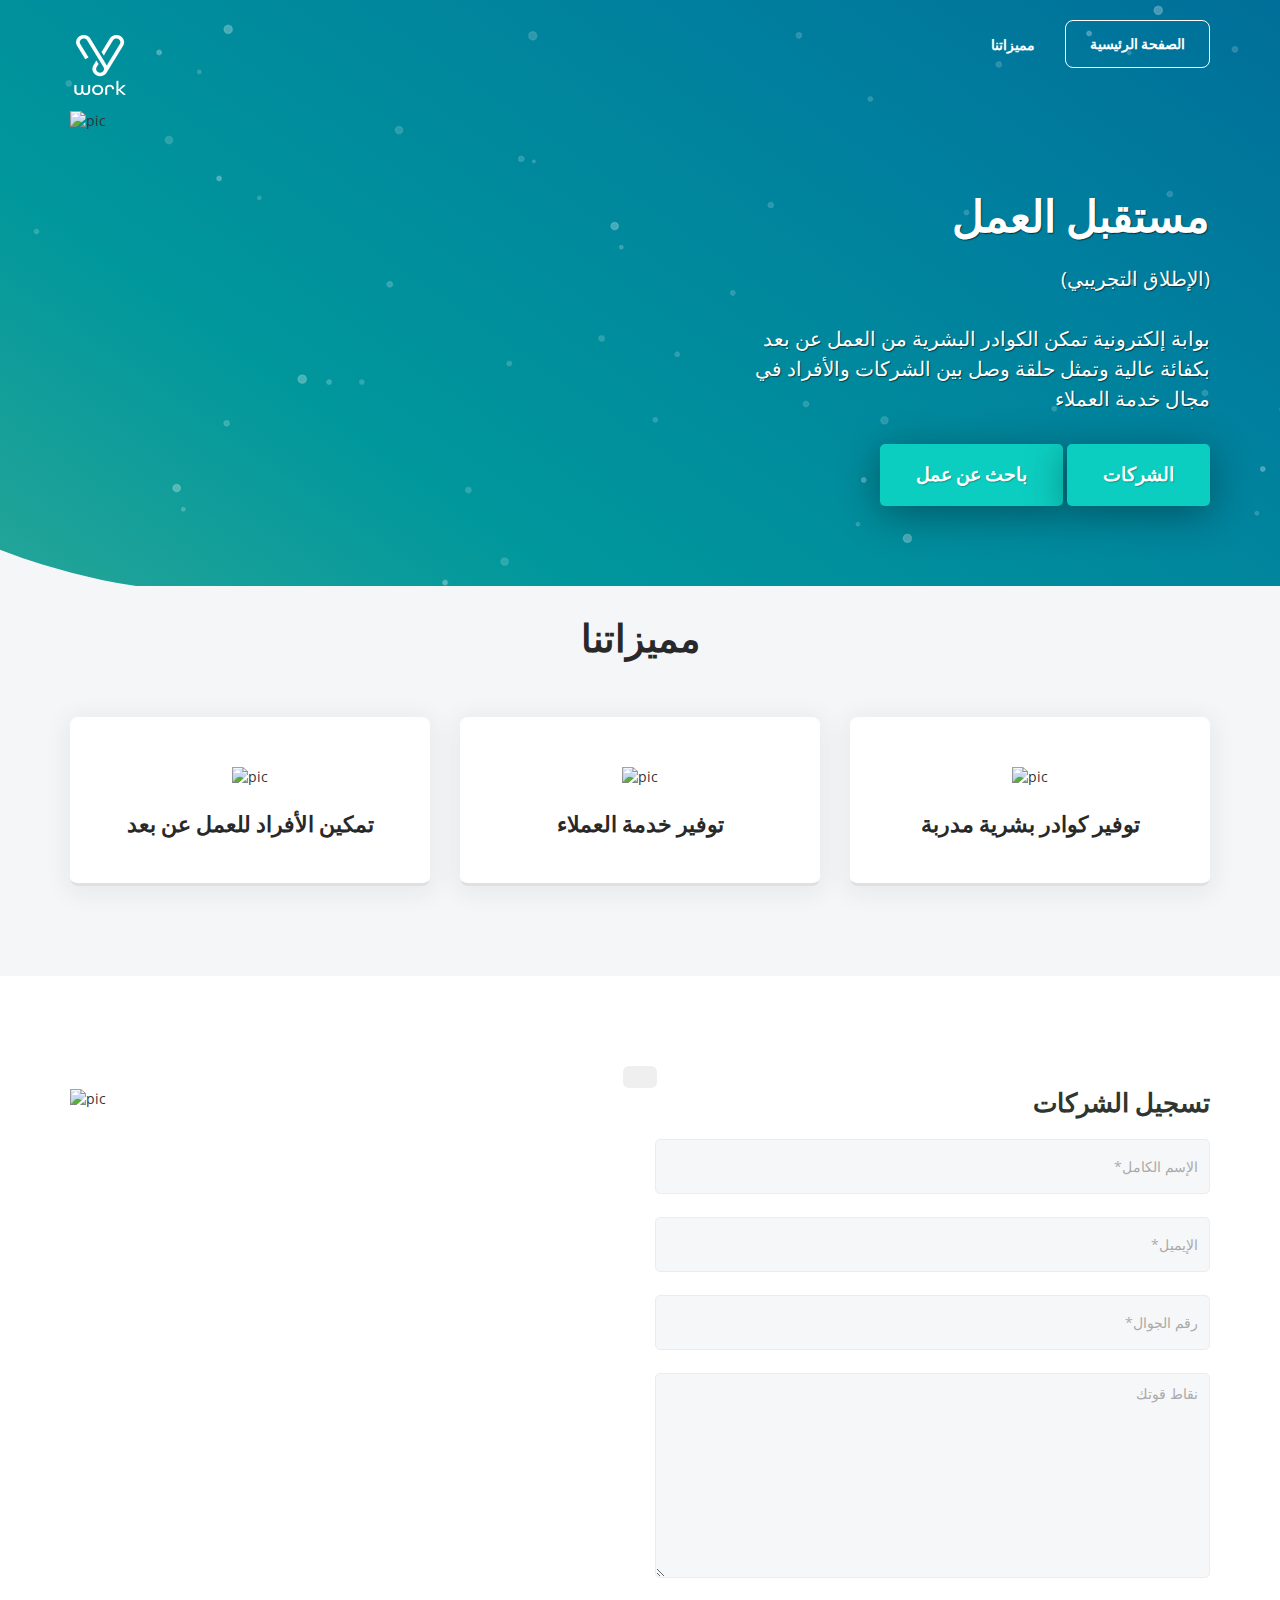
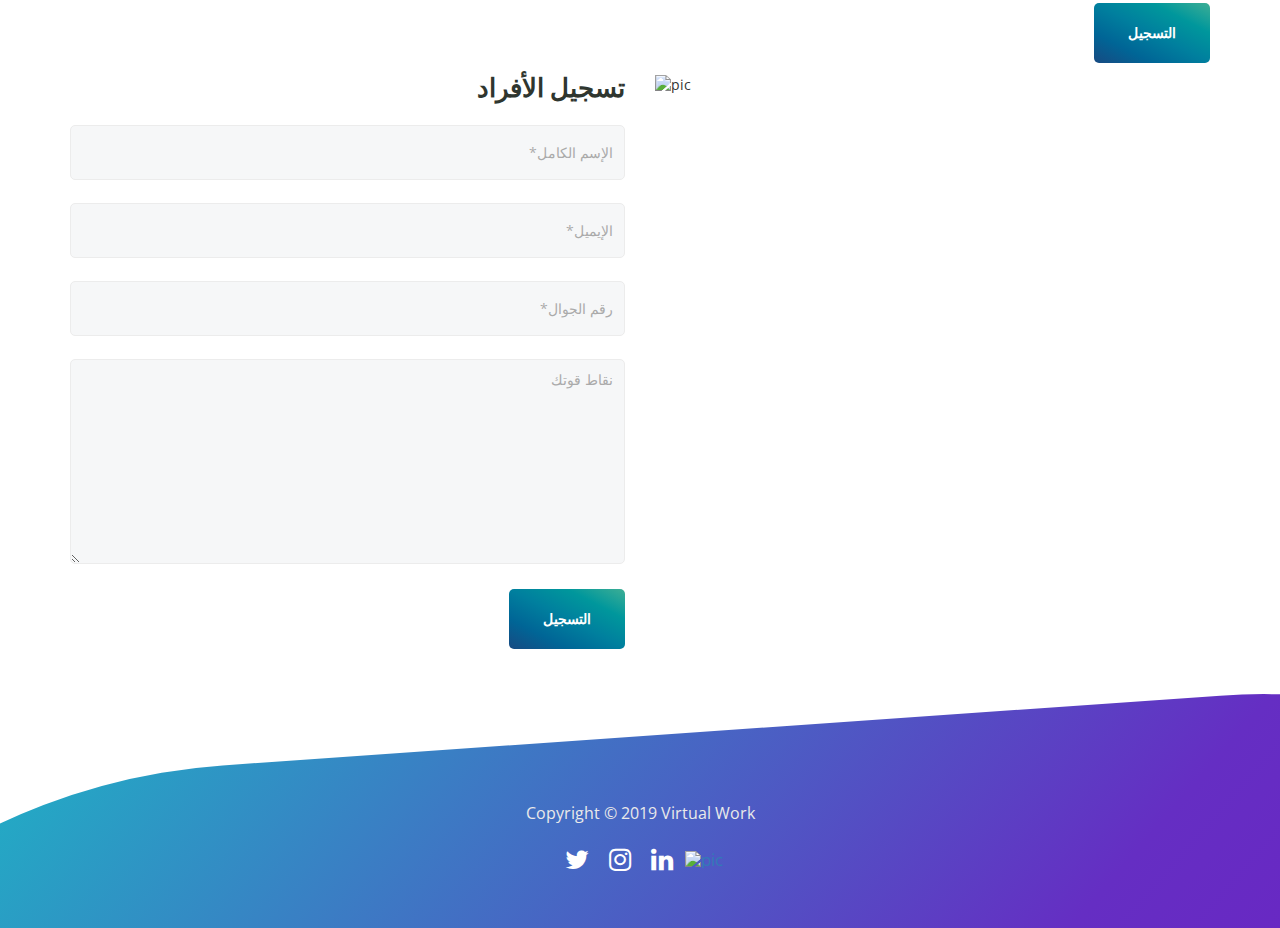
==== commit a4eeabbb: "Update index.html" ====
--- a/v1/index.html
+++ b/v1/index.html
@@ -7,7 +7,7 @@
     <meta name="keywords" content="">
     <meta name="description" content="">
 
-    <title>Nova - App Landing Page Template</title>
+    <title>Vwork</title>
     
     <!-- Loading Bootstrap -->
     <link href="css/bootstrap.css" rel="stylesheet">
@@ -20,6 +20,7 @@
     <!-- Fonts -->
     <link href="https://fonts.googleapis.com/css?family=Open+Sans:300,300i,400,400i,600,600i,700,700i,800,800i" rel="stylesheet">
     <link href="https://fonts.googleapis.com/css?family=Cabin:500,600,700" rel="stylesheet">
+    <link href="https://fonts.googleapis.com/css?family=Tajawal&display=swap" rel="stylesheet">
 
     <!-- Awsome Fonts -->
     <link rel="stylesheet" href="https://cdnjs.cloudflare.com/ajax/libs/font-awesome/4.7.0/css/font-awesome.min.css">
@@ -32,7 +33,7 @@
 	<link rel="stylesheet" href="css/owl.theme.default.min.css">
 	
     <!-- Font Favicon -->
-    <link rel="shortcut icon" href="images/favicon.ico">
+    <link rel="shortcut icon" href="images/White Background.png">
     
     <!-- HTML5 shim, for IE6-8 support of HTML5 elements. All other JS at the end of file. -->
     <!--[if lt IE 9]>
@@ -76,23 +77,9 @@
 
                     <ul class="nav navbar-nav navbar-right">
 
-                        <li><a href="#home_wrapper">Home</a></li>
-
-                        <li><a href="#about">About</a></li>
-
-                        <li><a href="#team">Team</a></li>
-
-                        <li><a href="#gallery">Gallery</a></li>
-
-                        <li><a href="#features">Features</a></li>
-
-                        <li><a href="#pricing">Pricing</a></li>
-
-                        <li><a href="#blog">Blog</a></li>
-
-                        <li><a href="#contact">Contact</a></li>
-
-                        <li><a href="#download-app" class="external discover-btn">Get Started</a></li>
+                        <li><a href="#about">مميزاتنا</a></li>
+
+                        <li><a href="#home_wrapper" class="external discover-btn">الصفحة الرئيسية</a></li>
                        
                     </ul>
                 </div>
@@ -119,21 +106,26 @@
 	        <div class="row">
 	          
 	            <!--begin col-md-7-->
-	            <div class="col-md-7 padding-top-80">
-
-	          		<h1>Welcome To Nova, The Wold's Most Powerful App Template</h1>
-
-	          		<p>Curabitur quam etsum lacus etsumis nulatis etsumised vitae nislet varius loremis sedit  feugiat ligula aliquam etsimus dictimelis et netsum ipsum etim quias ligula.</p>
-
-	        		<a href="#about" class="btn-green scrool">Explore Benefits</a>
+	            <div class="col-md-7 wow bounceIn">
+
+	          		<img src="images/IT Services2.png" class="width-100" alt="pic"> 
 
 	            </div>
 	            <!--end col-md-7-->
 	       
 				<!--begin col-md-5-->
-	            <div class="col-md-5 wow bounceIn" data-wow-delay="0.5s" style="visibility: visible; animation-delay: 0.5s; animation-name: bounceIn;">
-
-	          		<img src="images/iphones-2-2.png" class="width-100" alt="pic">
+	            <div class="col-md-5 padding-top-80" data-wow-delay="0.5s" style="visibility: visible; animation-delay: 0.5s; animation-name: bounceIn;" dir="rtl">
+
+                    
+                    <h1>مستقبل العمل</h1>
+                    <p>(الإطلاق التجريبي)</p>
+
+	          		<p>بوابة إلكترونية تمكن الكوادر البشرية من العمل عن بعد بكفائة عالية وتمثل حلقة وصل بين الشركات والأفراد في مجال خدمة العملاء</p>
+
+	        		<a href="https://docs.google.com/forms/d/e/1FAIpQLSe29iCHaE7xj3Wtg4cePrvfntFB0U0JqRTNXNNJ_ed_VYY2QQ/viewform" class="btn-green scrool">الشركات</a> 
+                    
+                    <a href="https://docs.google.com/forms/d/e/1FAIpQLScyAD7UAoVxKQe-RcKSyCaA7aRQwoXm8pr7rUZZg62fstraVQ/viewform" class="btn-green scrool">باحث عن عمل</a>
+
 
 	            </div>
 	            <!--end col-md-5-->
@@ -155,65 +147,61 @@
 
 	        <!--begin row -->
 	        <div class="row">
-
+                
 				<!--begin col-md-12 -->
 				<div class="col-md-12 text-center">
 
-					<h2 class="section-title">How It Works</h2>
-
-					<p class="section-subtitle">There are many variations of passages of Lorem Ipsum available, but the majority<br>have suffered alteration, by injected humour, or new randomised words.</p>
+					<h2 class="section-title">مميزاتنا</h2>
 					
 				</div>
 				<!--end col-md-12 -->
-
-				<!--begin col-md-4 -->
+                
+                <!--begin col-md-4 -->
 				<div class="col-md-4">
 
 					<div class="main-services">
 
-						<img src="http://placehold.it/100x100" class="width-100" alt="pic">
-
-						<h3>Search Oportunities</h3>
-
-						<p>Curabitur quam etsum lacus etsumis nulat iaculis ets vitae etsum nisle varius sed aliquam ets vitae dictis netsum.</p>
+						<img src="images/blogger.png" class="width-100" alt="pic">
+
+						<h3>تمكين الأفراد للعمل عن بعد</h3>
 						
 					</div>
 
 				</div>
 				<!--end col-md-4 -->
 
-				<!--begin col-md-4 -->
+                
+                <!--begin col-md-4 -->
 				<div class="col-md-4">
 
 					<div class="main-services">
-
-						<img src="http://placehold.it/100x100" class="width-100" alt="pic">
-
-						<h3>Reach Clients</h3>
-
-						<p>Curabitur quam etsum lacus etsumis nulat iaculis ets vitae etsum nisle varius sed aliquam ets vitae dictis netsum.</p>
+                        <div data-icon="&#xe07d;" class="icon"></div>
+
+
+						<img src="images/Customer Service.png" class="width-100" alt="pic">
+
+						<h3>توفير خدمة العملاء</h3>
+
 						
 					</div>
 
 				</div>
 				<!--end col-md-4 -->
-
-				<!--begin col-md-4 -->
+                
+                		<!--begin col-md-4 -->
 				<div class="col-md-4">
 
 					<div class="main-services">
 
-						<img src="http://placehold.it/100x100" class="width-100" alt="pic">
-
-						<h3>Get Rewarded</h3>
-
-						<p>Curabitur quam etsum lacus etsumis nulat iaculis ets vitae etsum nisle varius sed aliquam ets vitae dictis netsum.</p>
-						
+						<img src="images/icons8-user-male-512.png" class="width-100" alt="pic">
+
+						<h3>توفير كوادر بشرية مدربة</h3>
+		
 					</div>
 
 				</div>
 				<!--end col-md-4 -->
-	       
+
 	        </div>
 	        <!--end row -->
 			
@@ -222,1478 +210,57 @@
 
     </section>
     <!--end section-grey -->
-
-    <!--begin features -->
-    <section class="section-white">
-
-		<!--begin container -->
-		<div class="container">
-
-	        <!--begin row -->
-	        <div class="row">
-
-				<!--begin col-md-12 -->
-				<div class="col-md-12 margin-bottom-40 text-center">
-
-					<h2 class="section-title">Amazing Features</h2>
-
-					<p class="section-subtitle">There are many variations of passages of Lorem Ipsum available, but the majority<br>have suffered alteration, by injected humour, or new randomised words.</p>
-					
-				</div>
-				<!--end col-md-12 -->
-
-				<!--begin col-md-4 -->
-				<div class="col-md-4 padding-top-40">
-                
-                    <!--begin features_item -->
-                    <div class="features_item">
-                            
-                        <div class="dropcaps_right">
-                            <span class="fa fa-laptop features_icons"></span>
-                        </div>
-                        
-                        <div class="text_align_right">
-                            <h4>Responsive Layout</h4>
-                            <p>Quis autem velis etis netsum etims quis voluptate velit nihil est netsum et quam donecs netis de etsum nisle lorem.</p>
-                        </div>
-                        
-                    </div>
-                    <!--end features_item -->
-                    
-                    <!--begin features_item -->
-                    <div class="features_item">
-                        
-                        <div class="dropcaps_right">
-                            <span class="fa fa-code features_icons"></span>
-                        </div>
-                        
-                        <div class="text_align_right">
-                            <h4>Clean Code</h4>
-                            <p>Quis autem velis etis netsum etims quis voluptate velit nihil est netsum et quam donecs netis de etsum nisle lorem.</p>
-                        </div>
-                            
-                    </div>
-                    <!--end features_item -->
-                    
-                    <!--begin features_item -->
-                    <div class="features_item">
-                        
-                        <div class="dropcaps_right">
-                            <span class="fa fa-camera-retro features_icons"></span>
-                        </div>
-                        
-                        <div class="text_align_right">
-                            <h4>Retina Ready</h4>
-                            <p>Quis autem velis etis netsum etims quis voluptate velit nihil est netsum et quam donecs netis de etsum nisle lorem.</p>
-                        </div>
-                                
-                    </div>
-                    <!--end features_item -->
-                    
-                </div>
-                <!--end col-md-4 -->
-
-				<!--begin col-md-4 -->
-				<div class="col-md-4 wow slideInUp" data-wow-delay="0.5s" style="visibility: visible; animation-delay: 0.5s; animation-name: bounceIn;">
-                
-                	<img src="images/features-iphone.png" alt="picture" class="width-100">
-
-				</div>
-				<!--end col-md-4 -->
-
-				<!--begin col-md-4 -->
-				<div class="col-md-4 padding-top-40">
-        
-                    <!--begin features_item -->
-                    <div class="features_item">
-                            
-                        <div class="dropcaps_left">
-                            <span class="fa fa-leaf features_icons"></span>
-                        </div>
-                        
-                        <div class="text_align_left">
-                            <h4>Modern Design</h4>
-                            <p>Quis autem velis etis netsum etims quis voluptate velit nihil est netsum et quam donecs netis de etsum nisle lorem.</p>
-                        </div>
-                                    
-                    </div>
-                    <!--end features_item -->
-                    
-                    <!--begin features_item -->
-                    <div class="features_item">
-                        
-                        <div class="dropcaps_left">
-                            <span class="fa fa-rocket features_icons"></span>
-                        </div>
-                        
-                        <div class="text_align_left">
-                            <h4>Premium Features</h4>
-                           <p>Quis autem velis etis netsum etims quis voluptate velit nihil est netsum et quam donecs netis de etsum nisle lorem.</p>
-                        </div>
-                                    
-                    </div>
-                    <!--end features_item -->
-                    
-                    <!--begin features_item -->
-                    <div class="features_item">
-                        
-                        <div class="dropcaps_left">
-                            <span class="fa fa-comments features_icons"></span>
-                        </div>
-                        
-                        <div class="text_align_left">
-                            <h4>24/7 Support</h4>
-                            <p>Quis autem velis etis netsum etims quis voluptate velit nihil est netsum et quam donecs netis de etsum nisle lorem.</p>
-                        </div>
-                                    
-                    </div>
-                    <!--end features_item -->
-                    
-				</div>
-				<!--end col-md-4 -->
-	       
-	        </div>
-	        <!--end row -->
-			
-		</div>
-		<!--end container -->
-
-    </section>
-    <!--end features -->
-
-	<!--begin video-wrapper -->
-	<section class="video-wrapper">
-
-    	<div class="video-wrapper-overlay"></div>
-
-    	<div class="shape-image-top"></div>
-
-		<!--begin container -->
-		<div class="container">
-
-	        <!--begin row -->
-	        <div class="row">
-
-	        	<!--begin col-md-12-->
-                <div class="col-md-12 text-center">
-                    
-                    <!--begin popup-gallery-->
-                    <div class="popup-gallery">
-                        <a class="popup4 video-icon" href="https://www.youtube.com/watch?v=FPfQMVf4vwQ"><i class="fa fa-play"></i></a>
-                    </div>
-                    <!--end popup-gallery-->
-
-                    <h3 class="video-title white">Watch Demo Video<br><span>Amazing Features, Unlimited Possibilities.</span></h3>
-                    
-                </div>
-                <!--end col-md-12-->
-	       
-	        </div>
-	        <!--end row -->
-
-		</div>
-		<!--end container -->
-
-    </section>
-    <!--end video-wrapper -->
-
-    <!--begin faq section -->
-	<section class="section-white small-padding-bottom">
+    
+    
+    <!--begin contact -->
+    <section class="section-white no-padding-bottom" id="contact">
         
         <!--begin container-->
         <div class="container">
-
+            
+            <!--begin Toggle switch-->
+               <div class="col-md-13 text-center">
+                  <button onclick="myFunction()" type="button" class="btn btn-lg btn-toggle" data-toggle="button" aria-pressed="false" autocomplete="off">
+                     <div class="handle"></div>
+                  </button>
+               </div>
+                <!-- end toggle switch-->
+            
+            <div class="col--12 text-center">
+    
+            </div>
+    
             <!--begin row-->
-            <div class="row">
-            
-                <!--begin col-md-6-->
-                <div class="col-md-6 margin-top-10">
-
-                    <img src="http://placehold.it/555x421" alt="picture" class="width-100">
-
-                </div>
-                <!--end col-sm-6-->
-                
-                <!--begin col-md-6-->
-                <div class="col-md-6 margin-top-10">
-
-                	<h3>Frequently Asked Questions</h3>
-
-                    <!--begin panel-group -->
-                    <div class="panel-group" id="accordion" role="tablist" aria-multiselectable="true">
-                        
-                        <!--begin panel-default -->
-                        <div class="panel panel-default">
-                            
-                            <div class="panel-heading" role="tab" id="headingOne">
-                                
-                                <h4 class="panel-title">
-                                    
-                                    <a role="button" data-toggle="collapse" data-parent="#accordion" href="#collapseOne" aria-expanded="true" aria-controls="collapseOne">
-                                      <i class="icon icon-rocket panel-icon"></i> What's the difference between organic vs. paid results?
-                                    </a>
-                                    
-                                </h4>
-                                
-                            </div>
-                            
-                            <div id="collapseOne" class="panel-collapse collapse in" role="tabpanel" aria-labelledby="headingOne">
-                                
-                                <div class="panel-body">
-                                    <p>Nemo enim ipsam voluptatem quia voluptas sit aspernatur netsum loris fugit, sed quia magni dolores eos qui ratione sequi nesciunt, neque et quis autem velis reprehenderit ets quis velit.</p>
-                                </div>
-                                
-                            </div>
-                            
-                        </div>
-                        <!--end panel-default -->
-                        
-                        <!--begin panel-default -->
-                        <div class="panel panel-default">
-                            
-                            <div class="panel-heading" role="tab" id="headingTwo">
-                                
-                                <h4 class="panel-title">
-                                    
-                                    <a class="collapsed" role="button" data-toggle="collapse" data-parent="#accordion" href="#collapseTwo" aria-expanded="false" aria-controls="collapseTwo">
-                                      <i class="icon icon-prize-award panel-icon"></i> Should I optimize my domain name to include keywords?
-                                    </a>
-                                    
-                                </h4>
-                                
-                            </div>
-                            
-                            <div id="collapseTwo" class="panel-collapse collapse" role="tabpanel" aria-labelledby="headingTwo">
-                                
-                                <div class="panel-body">
-                                    <p>Nemo enim ipsam voluptatem quia voluptas sit aspernatur netsum loris fugit, sed quia magni dolores eos qui ratione sequi nesciunt, neque et quis autem velis reprehenderit ets quis velit.</p>
-                                </div>
-                                
-                            </div>
-                            
-                        </div>
-                        <!--end panel-default -->
-                        
-                        <!--begin panel-default -->
-                        <div class="panel panel-default">
-                            
-                            <div class="panel-heading" role="tab" id="headingThree">
-                                
-                                <h4 class="panel-title">
-                                    
-                                    <a class="collapsed" role="button" data-toggle="collapse" data-parent="#accordion" href="#collapseThree" aria-expanded="false" aria-controls="collapseThree">
-                                      <i class="icon icon-present-gift panel-icon"></i> What is the difference between indexed and crawling?
-                                    </a>
-                                    
-                                </h4>
-                                
-                            </div>
-                            
-                            <div id="collapseThree" class="panel-collapse collapse" role="tabpanel" aria-labelledby="headingThree">
-                                
-                                <div class="panel-body">
-                                    <p>Nemo enim ipsam voluptatem quia voluptas sit aspernatur netsum loris fugit, sed quia magni dolores eos qui ratione sequi nesciunt, neque et quis autem velis reprehenderit ets quis velit.</p>
-                                </div>
-                                
-                            </div>
-                            
-                        </div>
-                        <!--end panel-default -->
-                        
-                        <!--begin panel-default -->
-                        <div class="panel panel-default">
-                            
-                            <div class="panel-heading" role="tab" id="headingFour">
-                                
-                                <h4 class="panel-title">
-                                    
-                                    <a class="collapsed" role="button" data-toggle="collapse" data-parent="#accordion" href="#collapseFour" aria-expanded="false" aria-controls="collapseFour">
-                                      <i class="icon icon-present-gift panel-icon"></i> What is the difference between indexed and crawling?
-                                    </a>
-                                    
-                                </h4>
-                                
-                            </div>
-                            
-                            <div id="collapseFour" class="panel-collapse collapse" role="tabpanel" aria-labelledby="headingFour">
-                                
-                                <div class="panel-body">
-                                    <p>Nemo enim ipsam voluptatem quia voluptas sit aspernatur netsum loris fugit, sed quia magni dolores eos qui ratione sequi nesciunt, neque et quis autem velis reprehenderit ets quis velit.</p>
-                                </div>
-                                
-                            </div>
-                            
-                        </div>
-                        <!--end panel-default -->
-                        
-                    </div>
-                    <!--end panel-group -->
-                    
-                </div>
-                <!--end col-sm-6-->
-            
-            </div>
-            <!--end row-->
-    
-        </div>
-        <!--end container-->
-    
-    </section>
-    <!--end faq section -->
-
-  	<!--begin team section -->
-  	<section class="top-shape-wrapper">
-
-		<!--begin top-shape section -->
-	  	<div class="top-shape" id="team">
-
-		    <!--begin container-->
-	        <div class="container">
-
-	            <!--begin row-->
-	            <div class="row">
-	          
-					<!--begin col-md-12 -->
-					<div class="col-md-12 text-center">
-
-						<h2 class="section-title">The Team Behind Nova</h2>
-
-						<p class="section-subtitle">There are many variations of passages of Lorem Ipsum available, but the majority<br>have suffered alteration, by injected humour, or new randomised words.</p>
-						
-					</div>
-					<!--end col-md-12 -->
-	                
-	                <!--begin team-item -->
-	                <div class="col-sm-12 col-md-4">
-
-		                <div class="team-item">
-		                
-		                    <img src="http://placehold.it/200x200" class="team-img" alt="pic">
-		                   
-		                    <h3>JOHNATHAN HAWKINS</h3>
-		                    
-		                    <div class="team-info"><p>Head of SEO</p></div>
-
-		                    <p>Johnathan is our  co-founder and has developed search strategies for a variety of clients for over 5 years.</p>
-		                
-		                    <ul class="team-icon">
-		                    
-		                        <li><a href="#" class="twitter"><i class="fa fa-twitter"></i></a></li>
-		                        
-		                        <li><a href="#" class="pinterest"><i class="fa fa-pinterest"></i></a></li>
-		                        
-		                        <li><a href="#" class="facebook"><i class="fa fa-facebook"></i></a></li>
-		                        
-		                        <li><a href="#" class="dribble"><i class="fa fa-dribbble"></i></a></li>
-		                        
-		                    </ul>
-		                    
-	                	</div>
-
-	                </div>
-	                <!--end team-item -->
-	                 
-	                <!--begin team-item -->
-	                <div class="col-sm-12 col-md-4">
-
-		                <div class="team-item">
-		                
-		                    <img src="http://placehold.it/200x200" class="team-img" alt="pic">
-		                   
-		                    <h3>ALEXANDRA SMITHS</h3>
-		                    
-		                    <div class="team-info"><p>SEO Specialist</p></div>
-
-		                    <p>Graduating with a degree in Spanish, English and French, Alexandra has always loved writing.</p>
-		                
-		                    <ul class="team-icon">
-		                    
-		                        <li><a href="#" class="twitter"><i class="fa fa-twitter"></i></a></li>
-		                        
-		                        <li><a href="#" class="pinterest"><i class="fa fa-pinterest"></i></a></li>
-		                        
-		                        <li><a href="#" class="facebook"><i class="fa fa-facebook"></i></a></li>
-		                        
-		                        <li><a href="#" class="dribble"><i class="fa fa-dribbble"></i></a></li>
-		                        
-		                    </ul>
-		                    
-		                </div>
-
-	                </div>
-	                <!--end team-item -->
-	                               
-	                <!--begin team-item -->
-	                <div class="col-sm-12 col-md-4">
-
-		                <div class="team-item">
-		                
-		                    <img src="http://placehold.it/200x200" class="team-img" alt="pic">
-		                   
-		                    <h3>ANDRES JOHANSON</h3>
-		                    
-		                    <div class="team-info"><p>Marketing Manager</p></div>
-
-		                    <p>Andres fell in love with marketing at the university and looks forward to being part of this industry for many years.</p>
-		                
-		                    <ul class="team-icon">
-		                    
-		                        <li><a href="#" class="twitter"><i class="fa fa-twitter"></i></a></li>
-		                        
-		                        <li><a href="#" class="pinterest"><i class="fa fa-pinterest"></i></a></li>
-		                        
-		                        <li><a href="#" class="facebook"><i class="fa fa-facebook"></i></a></li>
-		                        
-		                        <li><a href="#" class="dribble"><i class="fa fa-dribbble"></i></a></li>
-		                        
-		                    </ul>
-		                    
-		                </div>
-
-	                </div>
-	                <!--end team-item -->
-	            
-	            </div>
-	            <!--end row-->
-	        
-	        </div>
-	        <!--end container-->
-
-		</div>
-		<!--end top-shape section -->
-
-  	</section>
-  	<!--end team section -->
-
-	<!--begin gallery section -->
-  	<section class="section-lyla" id="gallery">
-
-		<!--begin container -->
-		<div class="container-fluid	">
-
-			<!--begin row -->
-			<div class="row">
-				
-				<!--begin col md 12 -->
-				<div class="col-md-12 text-center">
-
-					<h2 class="section-title white">Explore Latest Projects</h2>
-
-					<p class="section-subtitle white">There are many variations of passages of Lorem Ipsum available, but the majority<br>have suffered alteration, by injected humour, or new randomised words.</p>
-					
-				</div>
-				<!--end col md 12 -->
-
-				<!--begin col md 12 -->
-				<div class="gallery-item-wrapper padding-top-30">
-
-					<!--begin owl carousel -->
-					<div id="owl2" class="owl-carousel owl-theme">
-
-						<div> 
-							<img src="images/showcase1.jpg" alt="showcase" class="gallery-show">
-						</div>
-
-						<div> 
-							<img src="images/showcase2.jpg" alt="showcase" class="gallery-show">
-						</div>
-
-						<div> 
-							<img src="images/showcase3.jpg" alt="showcase" class="gallery-show">
-						</div>
-
-						<div> 
-							<img src="images/showcase4.jpg" alt="showcase" class="gallery-show">
-						</div>
-
-						<div> 
-							<img src="images/showcase5.jpg" alt="showcase" class="gallery-show">
-						</div>
-
-						<div> 
-							<img src="images/showcase6.jpg" alt="showcase" class="gallery-show">
-						</div>
-						
-					</div>
-					<!--end owl carousel -->
-
-					<div class="owl-dots">
-						<div class="owl-dot active"><span></span></div>
-						<div class="owl-dot"><span></span></div>
-						<div class="owl-dot"><span></span></div>
-					</div>
-				</div>
-				<!--end col md  12-->
-
-			</div>
-			<!--end row -->
-
-		</div>
-		<!--end container -->
-
-	</section>
-	<!--end gallery section -->
-
-	<!--begin partners section -->
-	<section class="section-grey partners-paddings">
-		
-		<div class="container">
-			
-			<div class="row">
-				
-				<div class="col-md-3">
-					<h4 class="our-partners-title">Our Amazing Partners<br><span>We’ve built apps featured on:</span></h4>
-				</div>
-
-				<div class="col-md-9">
-
-					<!--begin partners-mentions -->
-                    <ul class="partners-mentions">
-
-						<li><img src="images/award4a.png" alt="CSS Awards"></li>
-
-						<li><img src="images/award1a.png" alt="Awwwards"></li>
-
-						<li><img src="images/award5.png" alt="CSS Winner"></li>
-
-						<li><img src="images/award3a.png" alt="CSS Design Awards"></li>
-
-					</ul>
-                    <!--end partners-mentions -->
-
-				</div>
-
-			</div>
-
-		</div>
-
-	</section>
-	<!--end partners section -->
-
-  	<!--begin services section -->
-  	<section class="section-white small-padding-bottom" id="features">
-
-	    <!--begin container -->
-	    <div class="container">
-
-	      	<!--begin row -->
-	      	<div class="row">
-
-		        <!--begin col-md-12-->
-		        <div class="col-md-12 text-center padding-bottom-10">
-
-					<h2 class="section-title">Amazing Features</h2>
-
-					<p class="section-subtitle">There are many variations of passages of Lorem Ipsum available, but the majority<br>have suffered alteration, by injected humour, or new randomised words.</p>
-
-		        </div>
-		        <!--end col-md-12 -->
-
-	        </div>
-	        <!--end row -->
-
-	      	<!--begin row -->
-	      	<div class="row">
-
-		        <!--begin col-md-4-->
-		        <div class="col-md-4">
-
-		        	<div class="feature-box light-green wow fadeIn" data-wow-delay="0.25s" style="visibility: visible; animation-delay: 0.5s; animation-name: fadeIn;">
-
-		        		<i class="pe-7s-tools"></i>
-
-		        		<div class="feature-box-text">
-
-		        			<h4>Support 24/7</h4>
-
-		        			<p>Utise wisi enim minim veniam, quis tation ullamcorper suscipit et loboti nisl consequat nihis.</p>
-
-		        		</div>
-
-		        	</div>
-		        </div>
-		        <!--end col-md-4 -->
-
-		        <!--begin col-md-4-->
-		        <div class="col-md-4">
-
-		        	<div class="feature-box light-blue wow fadeIn" data-wow-delay="0.5s" style="visibility: visible; animation-delay: 0.5s; animation-name: fadeIn;">
-
-		        		<i class="pe-7s-users"></i>
-
-		        		<div class="feature-box-text">
-
-		        			<h4>User Friendly</h4>
-
-		        			<p>Utise wisi enim minim veniam, quis tation ullamcorper suscipit et loboti nisl consequat nihis.</p>
-
-		        		</div>
-
-		        	</div>
-		        </div>
-		        <!--end col-md-4 -->
-
-		        <!--begin col-md 4-->
-		        <div class="col-md-4">
-
-		        	<div class="feature-box orange wow fadeIn" data-wow-delay="0.75s" style="visibility: visible; animation-delay: 0.5s; animation-name: fadeIn;">
-
-		        		<i class="pe-7s-bell"></i>
-
-		        		<div class="feature-box-text">
-
-		        			<h4>Notifications</h4>
-
-		        			<p>Utise wisi enim minim veniam, quis tation ullamcorper suscipit et loboti nisl consequat nihis.</p>
-
-		        		</div>
-
-		        	</div>
-		        </div>
-		        <!--end col-md-4 -->
-
-	        </div>
-	        <!--end row -->
-
-	      	<!--begin row -->
-	      	<div class="row">
-
-		        <!--begin col-md-4-->
-		        <div class="col-md-4">
-
-		        	<div class="feature-box dark-green wow fadeIn" data-wow-delay="1s" style="visibility: visible; animation-delay: 0.5s; animation-name: fadeIn;">
-
-		        		<i class="pe-7s-chat"></i>
-
-		        		<div class="feature-box-text">
-
-		        			<h4>Chat With Friends</h4>
-
-		        			<p>Utise wisi enim minim veniam, quis tation ullamcorper suscipit et loboti nisl consequat nihis.</p>
-
-		        		</div>
-
-		        	</div>
-		        </div>
-		        <!--end col-md-4 -->
-
-		        <!--begin col-md-4-->
-		        <div class="col-md-4">
-
-		        	<div class="feature-box dark-blue wow fadeIn" data-wow-delay="1.25s" style="visibility: visible; animation-delay: 0.5s; animation-name: fadeIn;">
-
-		        		<i class="pe-7s-world"></i>
-
-		        		<div class="feature-box-text">
-
-		        			<h4>Accesibility</h4>
-
-		        			<p>Utise wisi enim minim veniam, quis tation ullamcorper suscipit et loboti nisl consequat nihis.</p>
-
-		        		</div>
-
-		        	</div>
-		        </div>
-		        <!--end col-md-4 -->
-
-		        <!--begin col-md-4-->
-		        <div class="col-md-4">
-
-		        	<div class="feature-box light-red wow fadeIn" data-wow-delay="1.5s" style="visibility: visible; animation-delay: 0.5s; animation-name: fadeIn;">
-
-		        		<i class="pe-7s-piggy"></i>
-
-		        		<div class="feature-box-text">
-
-		        			<h4>Cost Control</h4>
-
-		        			<p>Utise wisi enim minim veniam, quis tation ullamcorper suscipit et loboti nisl consequat nihis.</p>
-
-		        		</div>
-
-		        	</div>
-		        </div>
-		        <!--end col-md-4 -->
-
-	      	</div>
-	      	<!--end row -->
-
-	      	<!--begin row -->
-	      	<div class="row">
-
-		        <!--begin col-md-12-->
-		        <div class="col-md-12 padding-top-40">
-
-					<img src="images/iphone-v.png" alt="home-iphone" class="extra-image width-100 wow fadeInUp" data-wow-delay="1s" style="visibility: visible; animation-delay: 0.25s; animation-name: fadeInUp;">
-
-		        </div>
-		        <!--end col-md-4 -->
-
-	      	</div>
-	      	<!--end row -->
-
-	    </div>
-	    <!--end container -->
-
-  	</section>
-  	<!--end services section -->
-
-	<!--begin newsletter section -->
-  	<section class="section-lyla-shape" id="newsletter-section">
-
-	    <!--begin container -->
-	    <div class="container">
-
-	      	<!--begin row -->
-	      	<div class="row">
-
-		        <!--begin col-md-12 -->
-		        <div class="col-md-12 text-center padding-top-60 padding-bottom-20">
-
-		    		<h3 class="white-text">Seen enough? We are currently in the closed beta.<br>
-		    		Please enter your email to join the waiting list.</h3>
-
-		        </div>
-		        <!--end col-md-12 -->
-
-		        <!--begin col-md-12-->
-		        <div class="col-md-12">
-
-		            <!--begin newsletter_form_wrapper -->
-                    <div class="newsletter_form_wrapper">
-                        
-                        <!--begin newsletter_form_box -->
-                        <div class="newsletter_form_box">
-                            
-                            <!--begin success_box -->
-                            <p class="newsletter_success_box" style="display:none;">We received your message and you'll hear from us soon. Thank You!</p>
-                            <!--end success_box -->
-                            
-                            <!--begin newsletter-form -->
-                            <form id="newsletter-form" class="newsletter-form" action="php/newsletter.php" method="post">
-
-                                <input id="email_newsletter" type="email" name="nf_email" placeholder="Enter Your Email Address">  
-
-                                <input type="submit" value="GET STARTED!" id="submit-button-newsletter">
-
-                            </form>
-                            <!--end newsletter-form -->
-                        
-                        </div>
-                        <!--end newsletter_form_box -->
-            
-                    </div>
-                    <!--end newsletter_form_wrapper -->
-
-		        </div>
-		        <!--end col-md-12 -->
-
-	      	</div>
-	      	<!--end row -->
-
-	    </div>
-	    <!--end container -->
-
-  	</section>
-  	<!--end newsletter section -->
-
-	<!--begin pricing section -->
-  	<section class="section-white bottom-shape z-100" id="pricing">
-
-	    <!--begin container -->
-	    <div class="container">
-
-			<!--begin row -->
-			<div class="row">
-
-				<!--begin col-md-12 -->
-				<div class="col-md-12 text-center padding-bottom-40">
-
-					<h2 class="section-title">Great Pricing Plans</h2>
-
-					<p class="section-subtitle">There are many variations of passages of Lorem Ipsum available, but the majority<br>have suffered alteration, by injected humour, or new randomised words.</p>
-					
-				</div>
-				<!--end col-md-12 -->
-
-				<!--begin col-md-4-->
-				<div class="col-md-4 col-sm-4">
-
-					<div class="price-box-white">
-
-						<ul class="pricing-list">
-
-							<li class="price-title">FREE</li>
-
-							<li class="price-value">$0</li>
-
-							<li class="price-subtitle">Per Month</li>
-
-							<li class="price-text">24/7 Support</li>
-
-							<li class="price-text">50 Gb Bandwidth</li>
-
-							<li class="price-text">1 User Acount</li>
-
-							<li class="price-tag"><a href="#">GET STARTED</a></li>
-
-						</ul>
-
-					</div>
-
-				</div>
-				<!--end col-md-4 -->
-
-				<!--begin col-md-4 -->
-				<div class="col-md-4 col-sm-4">
-
-					<div class="price-box-grey">
-
-						<ul class="pricing-list">
-
-							<li class="price-title">REGULAR</li>
-
-							<li class="price-value">$29</li>
-
-							<li class="price-subtitle">Per Month</li>
-
-							<li class="price-text">24/7 Support</li>
-
-							<li class="price-text">200 Gb Bandwidth</li>
-
-							<li class="price-text">Unlimited Experiences</li>
-
-							<li class="price-text">10 Themes</li>
-
-							<li class="price-text">Weekly Updates</li>
-
-							<li class="price-tag"><a href="#">GET STARTED</a></li>
-
-						</ul>
-
-					</div>
-
-				</div>
-				<!--end col-md-4 -->
-
-				<!--begin col-md-4 -->
-				<div class="col-md-4 col-sm-4">
-
-					<div class="price-box-blue">
-
-						<ul class="pricing-list">
-
-							<li class="price-title white-text">GOLD</li>
-
-							<li class="price-value white-text">$99</li>
-
-							<li class="price-subtitle white-text">Per Month</li>
-
-							<li class="price-text white-text">24/7 Support</li>
-
-							<li class="price-text white-text">Unlimited Bandwidth</li>
-
-							<li class="price-text white-text">50 Gb Bandwidth</li>
-
-							<li class="price-text white-text">Daily Updates</li>
-
-							<li class="price-text white-text">10 User Acounts</li>
-
-							<li class="price-text white-text">Custom Hosting</li>
-
-							<li class="price-text white-text">Unlimited Acces</li>
-
-							<li class="price-tag"><a href="#">GET STARTED</a></li>
-
-						</ul>
-
-					</div>
-
-				</div>
-				<!--end col-md-4 -->
-
-			</div>
-			<!--end row -->
-
-	    </div>
-	    <!--end container -->
-
-  	</section>
-	<!--end pricing section -->
-
-	<!--begin section-white -->
-    <section class="section-white small-padding-top">
-        
-        <!--begin container-->
-        <div class="container">
-
-            <!--begin row-->
-            <div class="row">
-            
-                <!--begin col-md-6-->
-                <div class="col-md-6 wow slideInLeft" data-wow-delay="0.25s" style="visibility: visible; animation-delay: 0.5s; animation-name: slideInLeft;">
-
-                    <img src="images/benefits.png" class="width-100" alt="pic">
-
-                </div>
-                <!--end col-sm-6-->
-                
-                <!--begin col-md-6-->
-                <div class="col-md-6 padding-top-20">
-
-                	<h3>Get ready to discover all the benefits and secrets of a perfect launch</h3>
-
-                	<p>Velis demo enim ipsam voluptatem quia voluptas sit aspernatur netsum lorem fugit, sed quia magni dolores eos qui ratione sequi nesciunt neque et poris ratione sequi enim quia tempor magni.</p>
-                    
-                	<p>Nemo enim ipsam voluptatem quia voluptas sit aspernatur netsum lorem fugit, sed quia magni dolores eos qui ratione sequi.</p>
-
-                	<ul class="benefits">
-						<li><i class="fa fa-check"></i> Quia magni netsum eos qui ratione sequi.</li>
-						<li><i class="fa fa-check"></i> Venis ratione sequi enim quia tempor magni.</li>
-						<li><i class="fa fa-check"></i> Enim ipsam voluptatem quia voluptas.</li>
-						<li><i class="fa fa-check"></i> Ratione nes sequi nesciunt neque.</li>
-					</ul>
-
-					<a href="#download-app" class="btn-lyla scrool">Download App</a>
-                    
-                </div>
-                <!--end col-md-6-->
-            
-            </div>
-            <!--end row-->
-    
-        </div>
-        <!--end container-->
-    
-    </section>
-    <!--end section-white-->
-
-  	<!--begin testimonials section -->
-  	<section class="section-grey">
-
-	    <!--begin container -->
-	    <div class="container">
-
-	      <!--begin row -->
-	      <div class="row">
-	        
-		        <!--begin col-md-10 -->
-		        <div class="col-md-8 col-md-offset-2">
-
-		        	<!--begin owl carousel -->
-		        	<div id="owl1" class="owl-carousel owl-theme">
-
-						<!--begin testim-inner -->
-						<div class="testim-inner">
-
-							<img src="http://placehold.it/200x200" alt="testimonials" class="testim-img">
-							
-							<p>The attention of a traveller, should be particularly turned, in the first place, to the various works of Nature, to mark the distinctions of the climates he may explore, and to offer such useful observations on the different productions as may occur.</p>
-
-							<h6>Jennifer Smith<span class="job-text"> - Web Designer</span></h6>
-
-						</div>
-						<!--end testim-inner -->
-
-						<!--begin testim-inner -->
-						<div class="testim-inner">
-
-							<img src="http://placehold.it/200x200" alt="testimonials" class="testim-img">
-							
-							<p>The attention of a traveller, should be particularly turned, in the first place, to the various works of Nature, to mark the distinctions of the climates he may explore, and to offer such useful observations on the different productions as may occur.</p>
-
-							<h6>John Doe<span class="job-text"> -  General Manager</span></h6>
-
-						</div>
-						<!--end testim-inner -->
-
-						<!--begin testim-inner -->
-						<div class="testim-inner">
-
-							<img src="http://placehold.it/200x200" alt="testimonials" class="testim-img">
-							
-							<p>The attention of a traveller, should be particularly turned, in the first place, to the various works of Nature, to mark the distinctions of the climates he may explore, and to offer such useful observations on the different productions as may occur.</p>
-
-							<h6>Alexandra Smith<span class="job-text"> - App Magazine Editor</span></h6>
-
-						</div>
-						<!--end testim-inner -->
-
-					</div>
-					<!--end owl carousel -->
-
-					<!--begin owl carousel -->
-					<div class="owl-dots">
-
-						<div class="owl-dot active"><span></span></div>
-
-						<div class="owl-dot"><span></span></div>
-
-						<div class="owl-dot"><span></span></div>
-
-					</div>
-					<!--end owl carousel -->
-
-		        </div>
-		        <!--end-col-md-10 -->
-
-	      	</div>
-	      	<!--end row -->
-
-	    </div>
-	    <!--end container -->
-
-  	</section>
-  	<!--end testimonials section -->
-
-	<!--begin download-app-wrapper -->
-	<section class="download-app-wrapper" id="download-app">
-
-    	<div class="download-app-wrapper-overlay"></div>
-
-    	<div class="shape-grey-image-top"></div>
-
-		<!--begin container -->
-		<div class="container">
-
-	        <!--begin row -->
-	        <div class="row">
-
-	        	<!--begin col-md-5-->
-                <div class="col-md-6 padding-top-100">
-
-                	<h2 class="title-download-app-padding white-text">Get The App Now!</h2>
-
-                	<p class="white-text">Curabitur quam etsum lacus etsumis nulatis etsumised vitae nisledita variustimuslis loremis sedit  feugiat ligula aliquam etsimus dictimelis etis dinetsumitis ipsum netsum etim quias nets ligula.</p>
-
-                	<a href="#" class="btn-download-app"><span class="fa fa-apple"></span><p><small>Download On</small><br>App Store</p></a>
-                    
-                	<a href="#" class="btn-download-app"><span class="fa fa-android"></span><p><small>Get It On</small><br>Google Play</p></a>
-                    
-                	<a href="#" class="btn-download-app last"><span class="fa fa-windows"></span><p><small>Get It From</small><br>Windows</p></a>
-                    
-                </div>
-                <!--end col-md-5-->
-	       
-	        	<!--begin col-md-7-->
-                <div class="col-md-6 wow slideInRight" data-wow-delay="0.15s" style="visibility: visible; animation-delay: 0.15s; animation-name: slideInRight;">
-                    
-                    <img src="images/download-app-iphone.png" alt="picture" class="download-app-iphone width-100">
-                    
-                </div>
-                <!--end col-md-7-->
-	       
-	        </div>
-	        <!--end row -->
-
-		</div>
-		<!--end container -->
-
-    </section>
-    <!--end download-app-wrapper -->
-
-    <!--begin section-white -->
-    <section class="section-white small-paddings">
-
-		<!--begin container -->
-		<div class="container">
-
-	        <!--begin row -->
-	        <div class="row">
-            
-                <!--begin fun-facts-box-->
-                <div class="col-sm-3 fun-facts-box">
-                    
-                    <div class="fun-facts-icon">
-                        <i class="fa fa-trophy"></i>
-                    </div>
-
-                    <div class="fun-facts-text">
-
-                        <h3 class="fun-facts-title">Trusted By 5K</h3>
-                        <p class="fun-facts-subtitle">App Of The Year</p>
-
-                    </div>
-
-                </div>
-                <!--end fun-facts-box -->
-
-                <!--begin fun-facts-box-->
-                <div class="col-sm-3 fun-facts-box">
-                    
-                    <div class="fun-facts-icon">
-                        <i class="fa fa-download"></i>
-                    </div>
-
-                    <div class="fun-facts-text">
-
-                        <h3 class="fun-facts-title">11500</h3>
-                        <p class="fun-facts-subtitle">Total Downloads</p>
-
-                    </div>
-
-                </div>
-                <!--end fun-facts-box -->
-
-                <!--begin fun-facts-box-->
-                <div class="col-sm-3 fun-facts-box">
-                    
-                    <div class="fun-facts-icon">
-                        <i class="fa fa-heart"></i>
-                    </div>
-
-                    <div class="fun-facts-text">
-
-                        <h3 class="fun-facts-title">5500</h3>
-                        <p class="fun-facts-subtitle">Active Members</p>
-
-                    </div>
-
-                </div>
-                <!--end fun-facts-box -->
-
-                <!--begin fun-facts-box-->
-                <div class="col-sm-3 fun-facts-box">
-                    
-                    <div class="fun-facts-icon">
-                        <i class="fa fa-rocket"></i>
-                    </div>
-
-                    <div class="fun-facts-text">
-
-                        <h3 class="fun-facts-title">1000+</h3>
-                        <p class="fun-facts-subtitle">Diferent Premium Avatars</p>
-
-                    </div>
-
-                </div>
-                <!--end fun-facts-box -->
-
-            </div>
-	        <!--end row -->
-			
-		</div>
-		<!--end container -->
-
-    </section>
-    <!--end white-grey -->
-
-    <!--begin blog -->
-    <section class="section-grey" id="blog">
-        
-        <!--begin container-->
-        <div class="container">
-
-            <!--begin row-->
-            <div class="row">
-            
-                <!--begin col-md-12-->
-                <div class="col-md-10 col-md-offset-1 text-center">
-                    <h2 class="section-title">Our Latest News</h2>
-                    
-                    <div class="separator_wrapper">
-                        <i class="icon icon-star-two blue"></i>
-                    </div>
-            
-                    <p class="section-subtitle">There are many variations of passages of Lorem Ipsum available, but the majority<br>have suffered alteration, by injected humour, or new randomised words.</p>
-                </div>
-                <!--end col-md-12-->
-            
-            </div>
-            <!--end row-->
-            
-            <!--begin row-->
-            <div class="row">
-
-				<!--begin col-md-12 -->
-				<div class="col-md-12">
-	            
-	                <div id="myCarousel" class="carousel carousel1 slide margin-top-20 margin-bottom-10" data-interval="false">
-	                    <!-- Wrapper for slides -->
-	                    <div class="carousel-inner">
-	                    
-	                        <div class="item active">
-					                                
-				                <!--begin col-sm-4 -->
-				                <div class="col-sm-4">
-				                    
-				                    <!--begin blog-item -->
-				                    <div class="blog-item">
-				                        
-				                        <!--begin popup image -->
-				                        <div class="popup-wrapper">
-				                            <div class="popup-gallery">
-				                                <a href="#">
-				                                	<img src="http://placehold.it/350x240" class="width-100" alt="pic">
-				                                	<span class="eye-wrapper2"><i class="fa fa-link eye-icon"></i></span>
-				                                </a>
-				                            </div>
-				                        </div>
-				                        <!--end popup image -->
-				                            
-				                        <!--begin blog-item_inner -->
-				                        <div class="blog-item-inner">
-				                        
-				                            <h3 class="blog-title"><a href="#">Affinity Designer Quick Start</a></h3>
-				                            
-				                            <a href="#" class="blog-icons"><i class="fa fa-user"></i> Paul Smith</a>
-				                            
-				                            <a href="#" class="blog-icons last"><i class="fa fa-tags"></i> WordPress</a>
-				                            
-				                            <p>Quis autem velis etis reprehender etid quiste voluptate velite esse quam nihis etsa illum sedit varias netsum.</p>
-				                                                  
-				                        </div>
-				                        <!--end blog-item-inner -->
-				                        
-				                    </div>
-				                    <!--end blog-item -->
-				                        
-				                </div>
-				                <!--end col-sm-4-->
-				                
-				                <!--begin col-sm-4 -->
-				                <div class="col-sm-4">
-				                    
-				                    <!--begin blog-item -->
-				                    <div class="blog-item">
-				                        
-				                        <!--begin popup image -->
-				                        <div class="popup-wrapper">
-				                            <div class="popup-gallery">
-				                                <a href="#">
-				                                	<img src="http://placehold.it/350x240" class="width-100" alt="pic">
-				                                	<span class="eye-wrapper2"><i class="fa fa-link eye-icon"></i></span>
-				                                </a>
-				                            </div>
-				                        </div>
-				                        <!--end popup image -->
-				                            
-				                        <!--begin blog-item_inner -->
-				                        <div class="blog-item-inner">
-				                        
-				                            <h3 class="blog-title"><a href="#">Solid HTML Form Structure</a></h3>
-				                            
-				                            <a href="#" class="blog-icons"><i class="fa fa-user"></i> By John Doe</a>
-				                            
-				                            <a href="#" class="blog-icons last"><i class="fa fa-tags"></i> Marketing</a>
-				                            
-				                            <p>Quis autem velis etis reprehender etid quiste voluptate velite esse quam nihis etsa illum sedit varias netsum.</p>
-				                            
-				                        </div>
-				                        <!--end blog-item-inner -->
-				                        
-				                    </div>
-				                    <!--end blog-item -->
-				                        
-				                </div>
-				                <!--end col-sm-4-->
-				                
-				                <!--begin col-sm-4 -->
-				                <div class="col-sm-4">
-				                    
-				                    <!--begin blog-item -->
-				                    <div class="blog-item">
-				                        
-				                        <!--begin popup image -->
-				                        <div class="popup-wrapper">
-				                            <div class="popup-gallery">
-				                                <a href="#">
-				                                	<img src="http://placehold.it/350x240" class="width-100" alt="pic">
-				                                	<span class="eye-wrapper2"><i class="fa fa-link eye-icon"></i></span>
-				                                </a>
-				                            </div>
-				                        </div>
-				                        <!--end popup image -->
-				                            
-				                        <!--begin blog-item_inner -->
-				                        <div class="blog-item-inner">
-				                        
-				                            <h3 class="blog-title"><a href="#">New WordPress Theme</a></h3>
-				                            
-				                            <a href="#" class="blog-icons"><i class="fa fa-user"></i> By John Doe</a>
-				                            
-				                            <a href="#" class="blog-icons last"><i class="fa fa-tags"></i> Design</a>
-				                            
-				                            <p>Quis autem velis etis reprehender etid quiste voluptate velite esse quam nihis etsa illum sedit varias netsum.</p>
-				                            
-				                        </div>
-				                        <!--end blog-item-inner -->
-				                        
-				                    </div>
-				                    <!--end blog-item -->
-				                        
-				                </div>
-				                <!--end col-sm-4-->
-				             
-	                        </div>
-	                        
-	                        <div class="item text-center">
-	                                                
-				                <!--begin col-sm-4 -->
-				                <div class="col-sm-4">
-				                    
-				                    <!--begin blog-item -->
-				                    <div class="blog-item">
-				                        
-				                        <!--begin popup image -->
-				                        <div class="popup-wrapper">
-				                            <div class="popup-gallery">
-				                                <a href="#">
-				                                	<img src="http://placehold.it/350x240" class="width-100" alt="pic">
-				                                	<span class="eye-wrapper2"><i class="fa fa-link eye-icon"></i></span>
-				                                </a>
-				                            </div>
-				                        </div>
-				                        <!--end popup image -->
-				                            
-				                        <!--begin blog-item_inner -->
-				                        <div class="blog-item-inner">
-				                        
-				                            <h3 class="blog-title"><a href="#">Affinity Designer Quick Start</a></h3>
-				                            
-				                            <a href="#" class="blog-icons"><i class="fa fa-user"></i> Paul Smith</a>
-				                            
-				                            <a href="#" class="blog-icons last"><i class="fa fa-tags"></i> WordPress</a>
-				                            
-				                            <p>Quis autem velis etis reprehender etid quiste voluptate velite esse quam nihis etsa illum sedit varias netsum.</p>
-				                                                  
-				                        </div>
-				                        <!--end blog-item-inner -->
-				                        
-				                    </div>
-				                    <!--end blog-item -->
-				                        
-				                </div>
-				                <!--end col-sm-4-->
-				                
-				                <!--begin col-sm-4 -->
-				                <div class="col-sm-4">
-				                    
-				                    <!--begin blog-item -->
-				                    <div class="blog-item">
-				                        
-				                        <!--begin popup image -->
-				                        <div class="popup-wrapper">
-				                            <div class="popup-gallery">
-				                                <a href="#">
-				                                	<img src="http://placehold.it/350x240" class="width-100" alt="pic">
-				                                	<span class="eye-wrapper2"><i class="fa fa-link eye-icon"></i></span>
-				                                </a>
-				                            </div>
-				                        </div>
-				                        <!--end popup image -->
-				                            
-				                        <!--begin blog-item_inner -->
-				                        <div class="blog-item-inner">
-				                        
-				                            <h3 class="blog-title"><a href="#">Solid HTML Form Structure</a></h3>
-				                            
-				                            <a href="#" class="blog-icons"><i class="fa fa-user"></i> By John Doe</a>
-				                            
-				                            <a href="#" class="blog-icons last"><i class="fa fa-tags"></i> Marketing</a>
-				                            
-				                            <p>Quis autem velis etis reprehender etid quiste voluptate velite esse quam nihis etsa illum sedit varias netsum.</p>
-				                            
-				                        </div>
-				                        <!--end blog-item-inner -->
-				                        
-				                    </div>
-				                    <!--end blog-item -->
-				                        
-				                </div>
-				                <!--end col-sm-4-->
-				                
-				                <!--begin col-sm-4 -->
-				                <div class="col-sm-4">
-				                    
-				                    <!--begin blog-item -->
-				                    <div class="blog-item">
-				                        
-				                        <!--begin popup image -->
-				                        <div class="popup-wrapper">
-				                            <div class="popup-gallery">
-				                                <a href="#">
-				                                	<img src="http://placehold.it/350x240" class="width-100" alt="pic">
-				                                	<span class="eye-wrapper2"><i class="fa fa-link eye-icon"></i></span>
-				                                </a>
-				                            </div>
-				                        </div>
-				                        <!--end popup image -->
-				                            
-				                        <!--begin blog-item_inner -->
-				                        <div class="blog-item-inner">
-				                        
-				                            <h3 class="blog-title"><a href="#">New WordPress Theme</a></h3>
-				                            
-				                            <a href="#" class="blog-icons"><i class="fa fa-user"></i> By John Doe</a>
-				                            
-				                            <a href="#" class="blog-icons last"><i class="fa fa-tags"></i> Design</a>
-				                            
-				                            <p>Quis autem velis etis reprehender etid quiste voluptate velite esse quam nihis etsa illum sedit varias netsum.</p>
-				                            
-				                        </div>
-				                        <!--end blog-item-inner -->
-				                        
-				                    </div>
-				                    <!--end blog-item -->
-				                        
-				                </div>
-				                <!--end col-sm-4-->
-				             
-	                        </div>
-	                        
-	                    </div>
-
-	                    <!-- Indicators -->
-	                    <ol class="carousel-indicators">
-	                        <li data-target="#myCarousel" data-slide-to="0" class="active"></li>
-	                        <li data-target="#myCarousel" data-slide-to="1"></li>
-	                    </ol>
-
-	                </div>
-	        
-	            </div>
-				<!--end col-md-12-->
-
-            </div>
-            <!--end row-->
-    
-        </div>
-        <!--end container-->
-    
-    </section>
-    <!--end blog -->
-   
-  	<!--begin contact -->
-    <section class="section-white no-padding-bottom" id="contact">
-        
-        <!--begin container-->
-        <div class="container">
-    
-            <!--begin row-->
-            <div class="row">
-        
+            <div class="row" id="Company">
+                
                 <!--begin col-md-6 -->
 				<div class="col-md-6">
-
-					<h4>Get in touch</h4>
-
+                    <img src="images/Example3.png" class="width-100" alt="pic">
+
+				</div>
+				<!--end col-md-6 -->
+                
+        
+                <!--begin col-md-6 -->
+				<div class="col-md-6" dir="rtl">
+
+					<h4>تسجيل الشركات</h4>
 	                <!--begin success message -->
-	                <p class="contact_success_box" style="display:none;">We received your message and you'll hear from us soon. Thank You!</p>
+	                <p class="contact_success_box" style="display:none;">تلقينا رسالتك وسنتواصل معك قريبًا</p>
 	                <!--end success message -->
 	                
 	                <!--begin contact form -->
 	                <form id="contact-form" class="contact" action="php/contact.php" method="post">
                     
-                        <input class="contact-input white-input" required="" name="contact_names" placeholder="Full Name*" type="text">
-
-                        <input class="contact-input white-input" required="" name="contact_email" placeholder="Email Adress*" type="email">
-
-                        <input class="contact-input white-input" required="" name="contact_phone" placeholder="Phone Number*" type="text">
-
-                        <textarea class="contact-commnent white-input" rows="2" cols="20" name="contact_message" placeholder="Your Message..."></textarea>
-
-                    	<input value="Send Message" id="submit-button" class="contact-submit" type="submit">
+                        <input class="contact-input white-input" required="" name="contact_names" placeholder="الإسم الكامل*" type="text">
+
+                        <input class="contact-input white-input" required="" name="contact_email" placeholder="الإيميل*" type="email">
+
+                        <input class="contact-input white-input" required="" name="contact_phone" placeholder="رقم الجوال*" type="text">
+
+                        <textarea class="contact-commnent white-input" rows="2" cols="20" name="contact_message" placeholder="نقاط قوتك"></textarea>
+
+                    	<input value="التسجيل" id="submit-button" class="contact-submit" type="submit">
 
 	                </form>
 	                <!--end contact form -->
@@ -1701,32 +268,60 @@
 				</div>
 				<!--end col-md-6 -->
 
-                <!--begin col-md-6 -->
-				<div class="col-md-6">
-
-					<h4>How to find us</h4>
-
-                    <iframe class="contact-maps" src="https://www.google.com/maps/embed?pb=!1m18!1m12!1m3!1d2482.9050207912896!2d-0.14675028449633118!3d51.514958479636384!2m3!1f0!2f0!3f0!3m2!1i1024!2i768!4f13.1!3m3!1m2!1s0x48761ad554c335c1%3A0xda2164b934c67c1a!2sOxford+St%2C+London%2C+UK!5e0!3m2!1sen!2sro!4v1485889312335" width="600" height="270" style="border:0" allowfullscreen></iframe>
-
-					<h5>Head Office</h5>
-
-                    <p class="contact-info"><i class="fa fa-map-o"></i> 10 Oxford Street, London, UK, E1 1EC</p>
-                    
-                    <p class="contact-info"><i class="fa fa-envelope-o"></i> <a href="mailto:contact@email.com">office@amazing-apps.co.uk</a></p>
-                    
-                    <p class="contact-info"><i class="fa fa-phone"></i> +44 987 654 321</p>
-
-				</div>
-				<!--end col-md-6 -->
+                
 
             </div>
             <!--end row-->
             
+             <!--begin row-->
+            <div class="row" id="Indivisual">
+                
+        
+                <!--begin col-md-6 -->
+				<div class="col-md-6" dir="rtl">
+
+					<h4>تسجيل الأفراد</h4>
+	                <!--begin success message -->
+	                <p class="contact_success_box" style="display:none;">تلقينا رسالتك وسنتواصل معك قريبًا</p>
+	                <!--end success message -->
+	                
+	                <!--begin contact form -->
+	                <form id="contact-form" class="contact" action="php/contact.php" method="post">
+                    
+                        <input class="contact-input white-input" required="" name="contact_names" placeholder="الإسم الكامل*" type="text">
+
+                        <input class="contact-input white-input" required="" name="contact_email" placeholder="الإيميل*" type="email">
+
+                        <input class="contact-input white-input" required="" name="contact_phone" placeholder="رقم الجوال*" type="text">
+
+                        <textarea class="contact-commnent white-input" rows="2" cols="20" name="contact_message" placeholder="نقاط قوتك"></textarea>
+
+                    	<input value="التسجيل" id="submit-button" class="contact-submit" type="submit">
+
+	                </form>
+	                <!--end contact form -->
+	            	
+				</div>
+				<!--end col-md-6 -->
+                
+                 <!--begin col-md-6 -->
+				<div class="col-md-6">
+                    <img src="images/Example4.png" class="width-100" alt="pic">
+
+				</div>
+				<!--end col-md-6 -->
+
+                
+
+            </div>
+            <!--end row-->
+            
       </div>
       <!--end container-->
             
     </section>
     <!--end contact-->
+    
     
     <!--begin footer -->
     <div class="footer">
@@ -1740,46 +335,38 @@
                 <!--begin col-md-12 -->
                 <div class="col-md-12 text-center">
                    
-                    <p>Copyright © 2018 Nova. Designed by <a href="https://themeforest.net/user/epic-themes/portfolio?ref=Epic-Themes" target="_blank">Epic-Themes</a></p>
+                    <p>Copyright © 2019 Virtual Work</p>
                                          
                     <!--begin footer_social -->
                     <ul class="footer_social">
+                        
 
                         <li>
-                            <a href="#">
+                            <a href="https://twitter.com/vworksa">
                                 <i class="fa fa-twitter"></i>
                             </a>
                         </li>
+                        
 
                         <li>
-                            <a href="#">
-                                <i class="fa fa-pinterest"></i>
-                            </a>
-                        </li>
-
-                        <li>
-                            <a href="#">
-                                <i class="fa fa-facebook"></i>
-                            </a>
-                        </li>
-
-                        <li>
-                            <a href="#">
+                            <a href="https://www.instagram.com/vworksa/">
                                 <i class="fa fa-instagram"></i>
                             </a>
                         </li>
-
+                        
                         <li>
-                            <a href="#">
-                                <i class="fa fa-skype"></i>
+                            <a href="https://www.linkedin.com/company/vworksa/">
+                                <i class="fa fa-linkedin"></i>
                             </a>
                         </li>
-
-                        <li>
-                            <a href="#">
-                                <i class="fa fa-dribble"></i>
+                        
+                         <li>
+                            <a href="https://maroof.sa/90653">
+                            <img src="https://maroof.sa/Content/Stamps/ImageCr.png" alt="pic" height="31" width="70">
                             </a>
+                        
                         </li>
+
 
                     </ul>
                     <!--end footer_social -->
@@ -1795,6 +382,9 @@
                 
     </div>
     <!--end footer -->
+    
+    
+    
 
 
 <!-- Load JS here for greater good =============================-->
@@ -1810,4 +400,4 @@
 
 
 </body>
-</html>+</html>
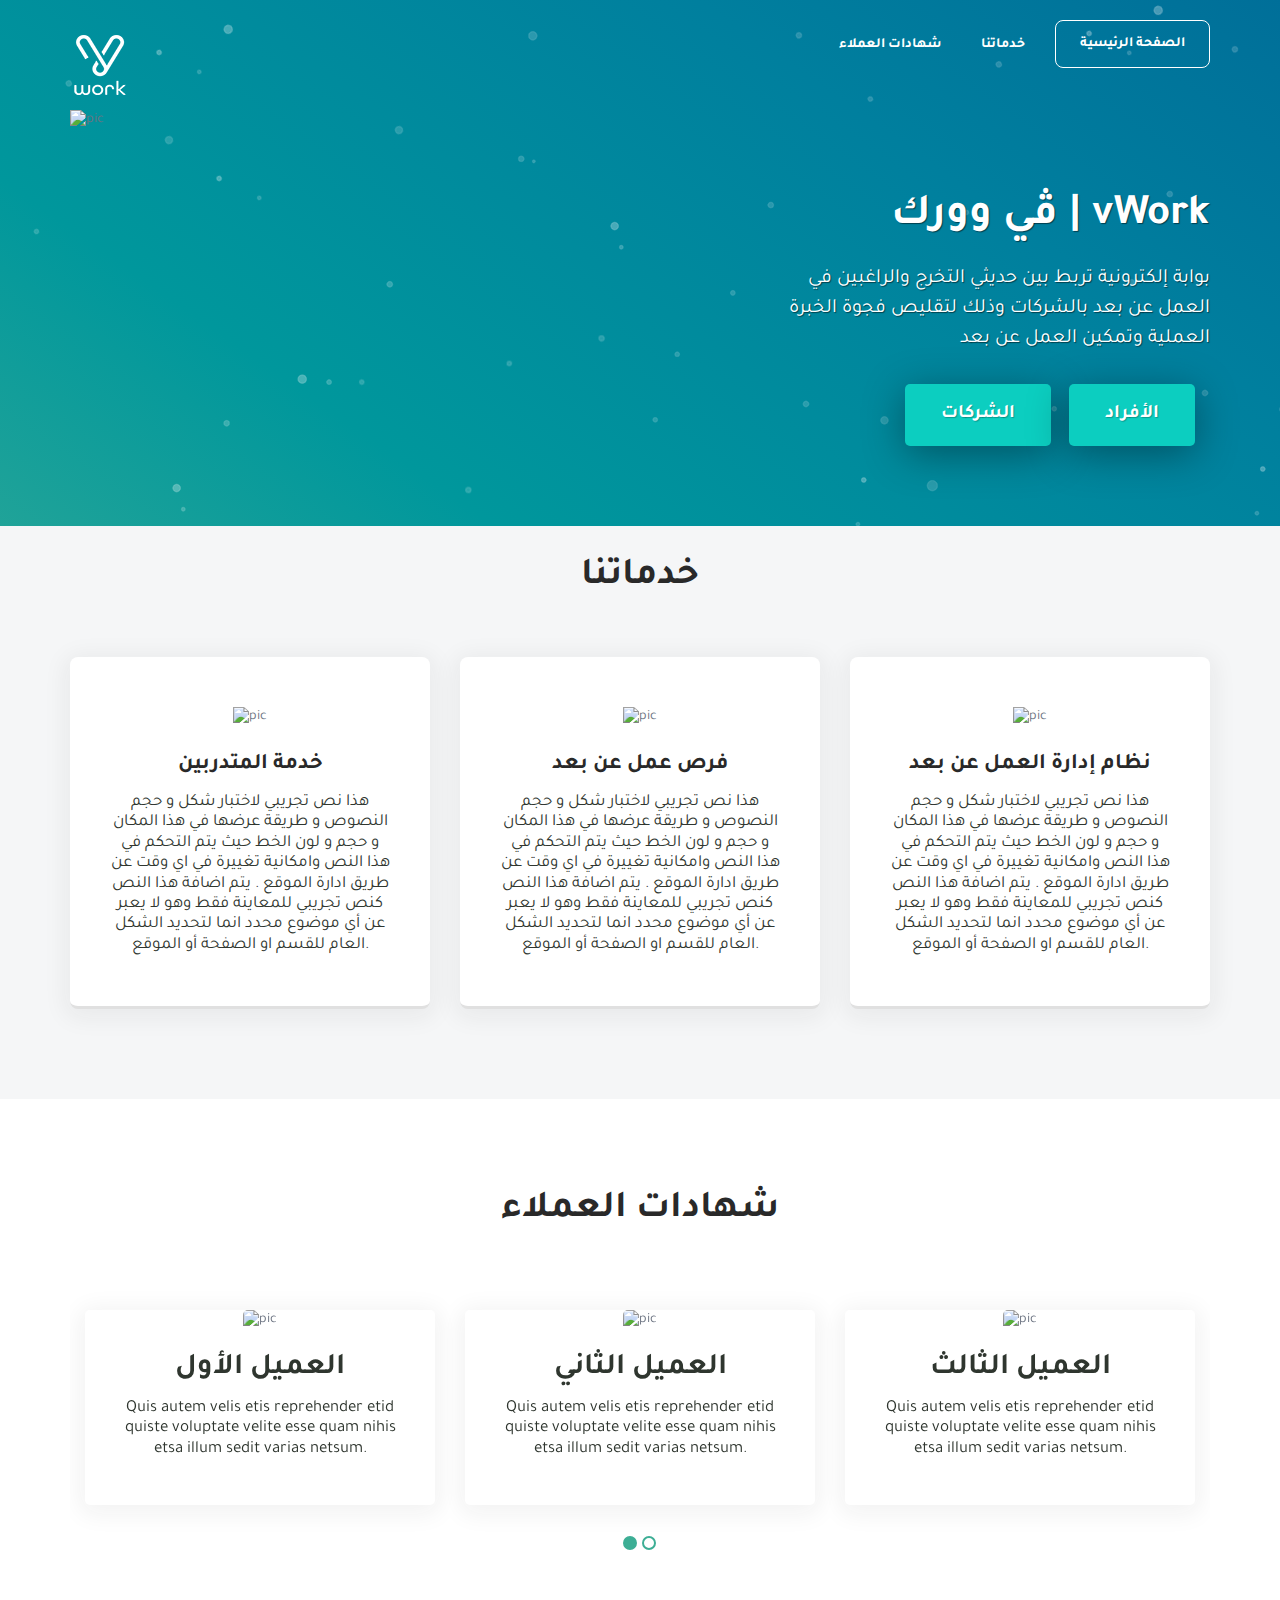
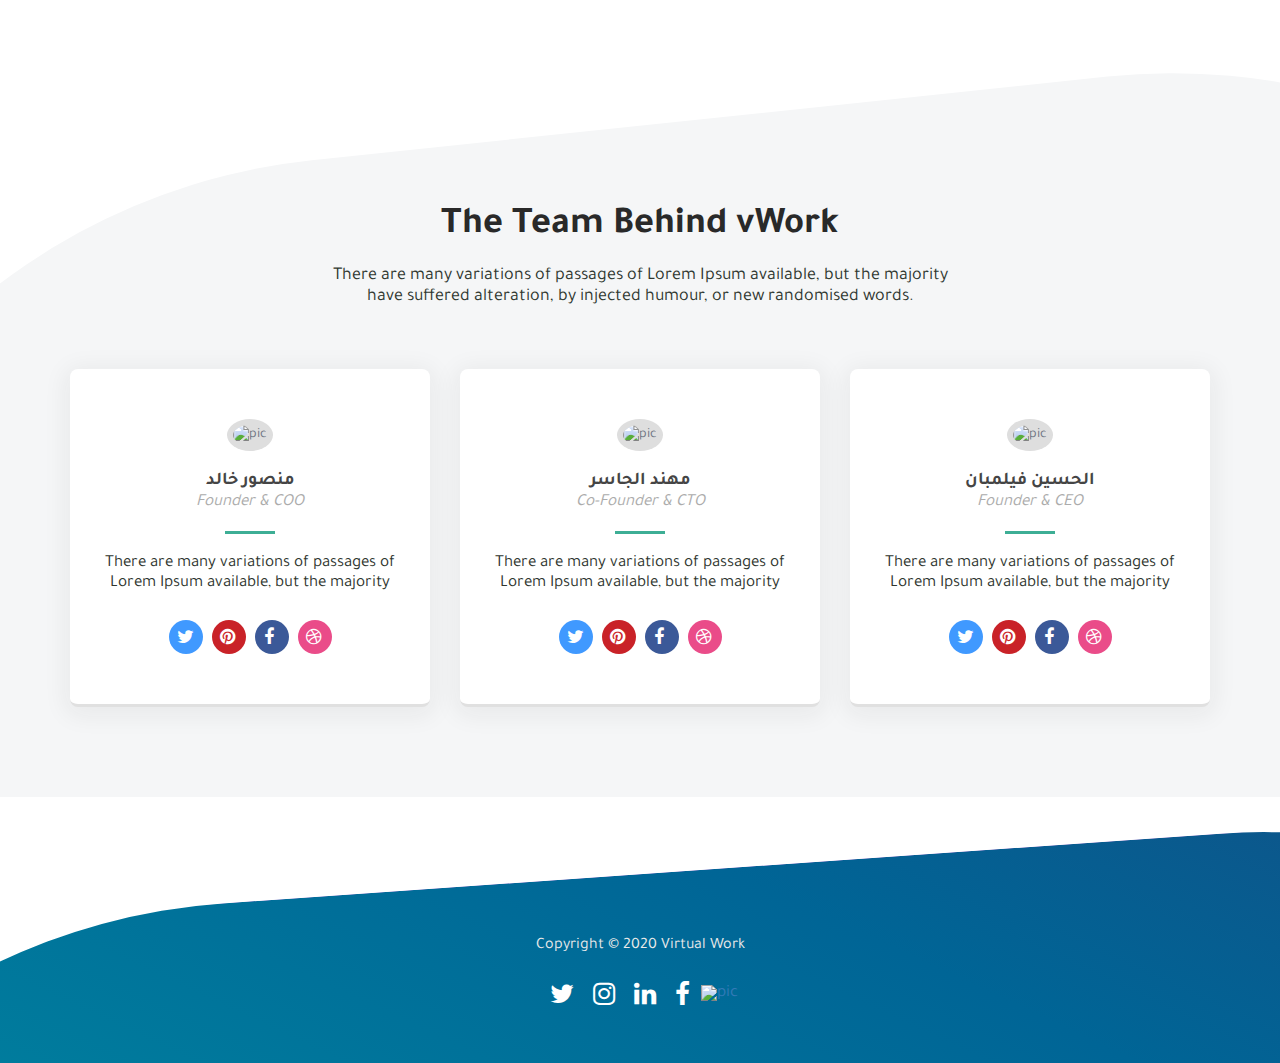
==== commit b6d183bc: "Update V3" ====
--- a/v1/index.html
+++ b/v1/index.html
@@ -76,8 +76,9 @@
                 <div id="navbar-collapse-02" class="collapse navbar-collapse">
 
                     <ul class="nav navbar-nav navbar-right">
-
-                        <li><a href="#about">مميزاتنا</a></li>
+                        <li><a href="#blog">شهادات العملاء</a></li>
+
+                        <li><a href="#about">خدماتنا</a></li>
 
                         <li><a href="#home_wrapper" class="external discover-btn">الصفحة الرئيسية</a></li>
                        
@@ -117,14 +118,13 @@
 	            <div class="col-md-5 padding-top-80" data-wow-delay="0.5s" style="visibility: visible; animation-delay: 0.5s; animation-name: bounceIn;" dir="rtl">
 
                     
-                    <h1>مستقبل العمل</h1>
-                    <p>(الإطلاق التجريبي)</p>
-
-	          		<p>بوابة إلكترونية تمكن الكوادر البشرية من العمل عن بعد بكفائة عالية وتمثل حلقة وصل بين الشركات والأفراد في مجال خدمة العملاء</p>
-
-	        		<a href="https://docs.google.com/forms/d/e/1FAIpQLSe29iCHaE7xj3Wtg4cePrvfntFB0U0JqRTNXNNJ_ed_VYY2QQ/viewform" class="btn-green scrool">الشركات</a> 
+                    <h1>vWork | ڤي وورك</h1>
+
+	          		<p>بوابة إلكترونية تربط بين حديثي التخرج والراغبين في العمل عن بعد بالشركات وذلك لتقليص فجوة الخبرة العملية وتمكين العمل عن بعد</p>
+
+	        		<a href="https://forms.gle/gxoxXtDWcz2vuGUY9" class="btn-green scrool">الأفراد</a> 
+                    <a href="https://forms.gle/u2RGTwiGNNTMwUUW7" class="btn-green scrool">الشركات </a> 
                     
-                    <a href="https://docs.google.com/forms/d/e/1FAIpQLScyAD7UAoVxKQe-RcKSyCaA7aRQwoXm8pr7rUZZg62fstraVQ/viewform" class="btn-green scrool">باحث عن عمل</a>
 
 
 	            </div>
@@ -151,7 +151,7 @@
 				<!--begin col-md-12 -->
 				<div class="col-md-12 text-center">
 
-					<h2 class="section-title">مميزاتنا</h2>
+                    <h2 class="section-title">خدماتنا</h2>
 					
 				</div>
 				<!--end col-md-12 -->
@@ -161,47 +161,49 @@
 
 					<div class="main-services">
 
-						<img src="images/blogger.png" class="width-100" alt="pic">
-
-						<h3>تمكين الأفراد للعمل عن بعد</h3>
+						<img src="images/icons8-user-male-512.png" class="width-100" alt="pic">
+
+                        <h3> خدمة المتدربين</h3>
+                        <p>هذا نص تجريبي لاختبار شكل و حجم النصوص و طريقة عرضها في هذا المكان و حجم و لون الخط حيث يتم التحكم في هذا النص وامكانية تغييرة في اي وقت عن طريق ادارة الموقع . يتم اضافة هذا النص كنص تجريبي للمعاينة فقط وهو لا يعبر عن أي موضوع محدد انما لتحديد الشكل العام للقسم او الصفحة أو الموقع.</p>
+		
+					</div>
+
+				</div>
+				<!--end col-md-4 -->
+                
+                
+                <!--begin col-md-4 -->
+				<div class="col-md-4">
+
+					<div class="main-services">
+                        <div data-icon="&#xe07d;" class="icon"></div>
+
+
+						<img src="images/Customer Service.png" class="width-100" alt="pic">
+
+                        <h3> فرص عمل عن بعد</h3>
+                        <p>هذا نص تجريبي لاختبار شكل و حجم النصوص و طريقة عرضها في هذا المكان و حجم و لون الخط حيث يتم التحكم في هذا النص وامكانية تغييرة في اي وقت عن طريق ادارة الموقع . يتم اضافة هذا النص كنص تجريبي للمعاينة فقط وهو لا يعبر عن أي موضوع محدد انما لتحديد الشكل العام للقسم او الصفحة أو الموقع.</p>
+
 						
 					</div>
 
 				</div>
 				<!--end col-md-4 -->
-
-                
-                <!--begin col-md-4 -->
+                
+                 <!--begin col-md-4 -->
 				<div class="col-md-4">
 
 					<div class="main-services">
-                        <div data-icon="&#xe07d;" class="icon"></div>
-
-
-						<img src="images/Customer Service.png" class="width-100" alt="pic">
-
-						<h3>توفير خدمة العملاء</h3>
-
+
+						<img src="images/blogger.png" class="width-100" alt="pic">
+
+                        <h3> نظام إدارة العمل عن بعد</h3>
+                        <p>هذا نص تجريبي لاختبار شكل و حجم النصوص و طريقة عرضها في هذا المكان و حجم و لون الخط حيث يتم التحكم في هذا النص وامكانية تغييرة في اي وقت عن طريق ادارة الموقع . يتم اضافة هذا النص كنص تجريبي للمعاينة فقط وهو لا يعبر عن أي موضوع محدد انما لتحديد الشكل العام للقسم او الصفحة أو الموقع.</p>
 						
 					</div>
 
 				</div>
 				<!--end col-md-4 -->
-                
-                		<!--begin col-md-4 -->
-				<div class="col-md-4">
-
-					<div class="main-services">
-
-						<img src="images/icons8-user-male-512.png" class="width-100" alt="pic">
-
-						<h3>توفير كوادر بشرية مدربة</h3>
-		
-					</div>
-
-				</div>
-				<!--end col-md-4 -->
-
 	        </div>
 	        <!--end row -->
 			
@@ -211,118 +213,373 @@
     </section>
     <!--end section-grey -->
     
-    
-    <!--begin contact -->
-    <section class="section-white no-padding-bottom" id="contact">
+    <!--begin blog -->
+    <section class="section-white" id="blog">
         
         <!--begin container-->
         <div class="container">
-            
-            <!--begin Toggle switch-->
-               <div class="col-md-13 text-center">
-                  <button onclick="myFunction()" type="button" class="btn btn-lg btn-toggle" data-toggle="button" aria-pressed="false" autocomplete="off">
-                     <div class="handle"></div>
-                  </button>
-               </div>
-                <!-- end toggle switch-->
-            
-            <div class="col--12 text-center">
-    
-            </div>
-    
+
             <!--begin row-->
-            <div class="row" id="Company">
-                
-                <!--begin col-md-6 -->
-				<div class="col-md-6">
-                    <img src="images/Example3.png" class="width-100" alt="pic">
-
-				</div>
-				<!--end col-md-6 -->
-                
-        
-                <!--begin col-md-6 -->
-				<div class="col-md-6" dir="rtl">
-
-					<h4>تسجيل الشركات</h4>
-	                <!--begin success message -->
-	                <p class="contact_success_box" style="display:none;">تلقينا رسالتك وسنتواصل معك قريبًا</p>
-	                <!--end success message -->
-	                
-	                <!--begin contact form -->
-	                <form id="contact-form" class="contact" action="php/contact.php" method="post">
+            <div class="row">
+            
+                <!--begin col-md-12-->
+                <div class="col-md-10 col-md-offset-1 text-center">
+                    <h2 class="section-title">شهادات العملاء</h2>
                     
-                        <input class="contact-input white-input" required="" name="contact_names" placeholder="الإسم الكامل*" type="text">
-
-                        <input class="contact-input white-input" required="" name="contact_email" placeholder="الإيميل*" type="email">
-
-                        <input class="contact-input white-input" required="" name="contact_phone" placeholder="رقم الجوال*" type="text">
-
-                        <textarea class="contact-commnent white-input" rows="2" cols="20" name="contact_message" placeholder="نقاط قوتك"></textarea>
-
-                    	<input value="التسجيل" id="submit-button" class="contact-submit" type="submit">
-
-	                </form>
-	                <!--end contact form -->
-	            	
-				</div>
-				<!--end col-md-6 -->
-
-                
-
+                    <div class="separator_wrapper">
+                        <i class="icon icon-star-two blue"></i>
+                    </div>
+                </div>
+                <!--end col-md-12-->
+            
             </div>
             <!--end row-->
             
-             <!--begin row-->
-            <div class="row" id="Indivisual">
-                
-        
-                <!--begin col-md-6 -->
-				<div class="col-md-6" dir="rtl">
-
-					<h4>تسجيل الأفراد</h4>
-	                <!--begin success message -->
-	                <p class="contact_success_box" style="display:none;">تلقينا رسالتك وسنتواصل معك قريبًا</p>
-	                <!--end success message -->
-	                
-	                <!--begin contact form -->
-	                <form id="contact-form" class="contact" action="php/contact.php" method="post">
-                    
-                        <input class="contact-input white-input" required="" name="contact_names" placeholder="الإسم الكامل*" type="text">
-
-                        <input class="contact-input white-input" required="" name="contact_email" placeholder="الإيميل*" type="email">
-
-                        <input class="contact-input white-input" required="" name="contact_phone" placeholder="رقم الجوال*" type="text">
-
-                        <textarea class="contact-commnent white-input" rows="2" cols="20" name="contact_message" placeholder="نقاط قوتك"></textarea>
-
-                    	<input value="التسجيل" id="submit-button" class="contact-submit" type="submit">
-
-	                </form>
-	                <!--end contact form -->
-	            	
-				</div>
-				<!--end col-md-6 -->
-                
-                 <!--begin col-md-6 -->
-				<div class="col-md-6">
-                    <img src="images/Example4.png" class="width-100" alt="pic">
-
-				</div>
-				<!--end col-md-6 -->
-
-                
+            <!--begin row-->
+            <div class="row">
+
+                <!--begin col-md-12 -->
+                <div class="col-md-12">
+                
+                    <div id="myCarousel" class="carousel carousel1 slide margin-top-20 margin-bottom-10" data-interval="false">
+                        <!-- Wrapper for slides -->
+                        <div class="carousel-inner">
+                        
+                            <div class="item active item text-center">
+                                                    
+                                <!--begin col-sm-4 -->
+                                <div class="col-sm-4">
+                                    
+                                    <!--begin blog-item -->
+                                    <div class="blog-item">
+                                        
+                                        <!--begin popup image -->
+                                        <div class="popup-wrapper">
+                                            <div class="popup-gallery">
+                                                <img src="http://placehold.it/350x240" class="width-100" alt="pic">                 
+                                            </div>
+                                        </div>
+                                        <!-- end popup image -->
+                                            
+                                        <!--begin blog-item_inner -->
+                                        <div class="blog-item-inner">
+                                        
+                                            <h3 class="blog-title">العميل الأول</h3>
+                                            
+                                            <p>Quis autem velis etis reprehender etid quiste voluptate velite esse quam nihis etsa illum sedit varias netsum.</p>
+ 
+                                        </div>
+                                        <!--end blog-item-inner -->
+                                        
+                                    </div>
+                                    <!--end blog-item -->
+                                        
+                                </div>
+                                <!--end col-sm-4-->
+                                
+                                <!--begin col-sm-4 -->
+                                <div class="col-sm-4">
+                                    
+                                    <!--begin blog-item -->
+                                    <div class="blog-item">
+                                        
+                                        <!--begin popup image -->
+                                        <div class="popup-wrapper">
+                                            <div class="popup-gallery">
+                                                <img src="http://placehold.it/350x240" class="width-100" alt="pic">
+                                            </div>
+                                        </div>
+                                        <!--end popup image -->
+                                            
+                                        <!--begin blog-item_inner -->
+                                        <div class="blog-item-inner">
+                                        
+                                            <h3 class="blog-title">العميل الثاني</h3>
+
+                                            <p>Quis autem velis etis reprehender etid quiste voluptate velite esse quam nihis etsa illum sedit varias netsum.</p>
+                                            
+                                        </div>
+                                        <!--end blog-item-inner -->
+                                        
+                                    </div>
+                                    <!--end blog-item -->
+                                        
+                                </div>
+                                <!--end col-sm-4-->
+                                
+                                <!--begin col-sm-4 -->
+                                <div class="col-sm-4">
+                                    
+                                    <!--begin blog-item -->
+                                    <div class="blog-item">
+                                        
+                                        <!--begin popup image -->
+                                        <div class="popup-wrapper">
+                                            <div class="popup-gallery">
+                                                <img src="http://placehold.it/350x240" class="width-100" alt="pic">
+                                            </div>
+                                        </div>
+                                        <!--end popup image -->
+                                            
+                                        <!--begin blog-item_inner -->
+                                        <div class="blog-item-inner">
+                                        
+                                            <h3 class="blog-title">العميل الثالث</h3>
+                                            
+                                            <p>Quis autem velis etis reprehender etid quiste voluptate velite esse quam nihis etsa illum sedit varias netsum.</p>
+                                            
+                                        </div>
+                                        <!--end blog-item-inner -->
+                                        
+                                    </div>
+                                    <!--end blog-item -->
+                                        
+                                </div>
+                                <!--end col-sm-4-->
+                             
+                            </div>
+                            
+                            <div class="item text-center">
+                                                    
+                                <!--begin col-sm-4 -->
+                                <div class="col-sm-4">
+                                    
+                                    <!--begin blog-item -->
+                                    <div class="blog-item">
+                                        
+                                        <!--begin popup image -->
+                                        <div class="popup-wrapper">
+                                            <div class="popup-gallery">
+                                                <img src="http://placehold.it/350x240" class="width-100" alt="pic">
+                                            </div>
+                                        </div>
+                                        <!--end popup image -->
+                                            
+                                        <!--begin blog-item_inner -->
+                                        <div class="blog-item-inner">
+                                        
+                                            <h3 class="blog-title">العميل الرابع</h3>
+                                            
+                                            <p>Quis autem velis etis reprehender etid quiste voluptate velite esse quam nihis etsa illum sedit varias netsum.</p>
+                                                                  
+                                        </div>
+                                        <!--end blog-item-inner -->
+                                        
+                                    </div>
+                                    <!--end blog-item -->
+                                        
+                                </div>
+                                <!--end col-sm-4-->
+                                
+                                <!--begin col-sm-4 -->
+                                <div class="col-sm-4">
+                                    
+                                    <!--begin blog-item -->
+                                    <div class="blog-item">
+                                        
+                                        <!--begin popup image -->
+                                        <div class="popup-wrapper">
+                                            <div class="popup-gallery">
+                                                <img src="http://placehold.it/350x240" class="width-100" alt="pic">
+                                            </div>
+                                        </div>
+                                        <!--end popup image -->
+                                            
+                                        <!--begin blog-item_inner -->
+                                        <div class="blog-item-inner">
+                                        
+                                            <h3 class="blog-title">العميل الخامس</h3>
+                                            
+                                            <p>Quis autem velis etis reprehender etid quiste voluptate velite esse quam nihis etsa illum sedit varias netsum.</p>
+                                            
+                                        </div>
+                                        <!--end blog-item-inner -->
+                                        
+                                    </div>
+                                    <!--end blog-item -->
+                                        
+                                </div>
+                                <!--end col-sm-4-->
+                                
+                                <!--begin col-sm-4 -->
+                                <div class="col-sm-4">
+                                    
+                                    <!--begin blog-item -->
+                                    <div class="blog-item">
+                                        
+                                        <!--begin popup image -->
+                                        <div class="popup-wrapper">
+                                            <div class="popup-gallery">
+                                                <img src="http://placehold.it/350x240" class="width-100" alt="pic">
+                                            </div>
+                                        </div>
+                                        <!--end popup image -->
+                                            
+                                        <!--begin blog-item_inner -->
+                                        <div class="blog-item-inner">
+                                        
+                                            <h3 class="blog-title">العميل السادس</h3>
+                                            
+                                            <p>Quis autem velis etis reprehender etid quiste voluptate velite esse quam nihis etsa illum sedit varias netsum.</p>
+                                            
+                                        </div>
+                                        <!--end blog-item-inner -->
+                                        
+                                    </div>
+                                    <!--end blog-item -->
+                                        
+                                </div>
+                                <!--end col-sm-4-->
+                             
+                            </div>
+                            
+                        </div>
+
+                        <!-- Indicators -->
+                        <ol class="carousel-indicators">
+                            <li data-target="#myCarousel" data-slide-to="0" class="active"></li>
+                            <li data-target="#myCarousel" data-slide-to="1"></li>
+                        </ol>
+
+                    </div>
+            
+                </div>
+                <!--end col-md-12-->
 
             </div>
             <!--end row-->
-            
-      </div>
-      <!--end container-->
-            
+    
+        </div>
+        <!--end container-->
+    
     </section>
-    <!--end contact-->
-    
-    
+    <!--end blog -->
+
+      <!--begin team section -->
+      <section class="top-shape-wrapper">
+
+            <!--begin top-shape section -->
+            <div class="top-shape" id="team">
+    
+                <!--begin container-->
+                <div class="container">
+    
+                    <!--begin row-->
+                    <div class="row">
+                  
+                        <!--begin col-md-12 -->
+                        <div class="col-md-12 text-center">
+    
+                            <h2 class="section-title">The Team Behind vWork</h2>
+    
+                            <p class="section-subtitle">There are many variations of passages of Lorem Ipsum available, but the majority<br>have suffered alteration, by injected humour, or new randomised words.</p>
+                            
+                        </div>
+                        <!--end col-md-12 -->
+                        
+                        <!--begin team-item -->
+                        <div class="col-sm-12 col-md-4">
+    
+                            <div class="team-item">
+                            
+                                <img src="http://placehold.it/200x200" class="team-img" alt="pic">
+                               
+                                <h3>منصور خالد</h3>
+                                
+                                <div class="team-info"><p>Founder & COO</p></div>
+    
+                                <p>There are many variations of passages of Lorem Ipsum available, but the majority</p>
+                            
+                                <ul class="team-icon">
+                                
+                                    <li><a href="#" class="twitter"><i class="fa fa-twitter"></i></a></li>
+                                    
+                                    <li><a href="#" class="pinterest"><i class="fa fa-pinterest"></i></a></li>
+                                    
+                                    <li><a href="#" class="facebook"><i class="fa fa-facebook"></i></a></li>
+                                    
+                                    <li><a href="#" class="dribble"><i class="fa fa-dribbble"></i></a></li>
+                                    
+                                </ul>
+                                
+                            </div>
+    
+                        </div>
+                        <!--end team-item -->
+                         
+                        <!--begin team-item -->
+                        <div class="col-sm-12 col-md-4">
+    
+                            <div class="team-item">
+                            
+                                <img src="http://placehold.it/200x200" class="team-img" alt="pic">
+                               
+                                <h3>مهند الجاسر</h3>
+                                
+                                <div class="team-info"><p>Co-Founder & CTO</p></div>
+    
+                                <p>There are many variations of passages of Lorem Ipsum available, but the majority</p>
+                            
+                                <ul class="team-icon">
+                                
+                                    <li><a href="#" class="twitter"><i class="fa fa-twitter"></i></a></li>
+                                    
+                                    <li><a href="#" class="pinterest"><i class="fa fa-pinterest"></i></a></li>
+                                    
+                                    <li><a href="#" class="facebook"><i class="fa fa-facebook"></i></a></li>
+                                    
+                                    <li><a href="#" class="dribble"><i class="fa fa-dribbble"></i></a></li>
+                                    
+                                </ul>
+                                
+                            </div>
+    
+                        </div>
+                        <!--end team-item -->
+                                       
+                        <!--begin team-item -->
+                        <div class="col-sm-12 col-md-4">
+    
+                            <div class="team-item">
+                            
+                                <img src="http://placehold.it/200x200" class="team-img" alt="pic">
+                               
+                                <h3>الحسين فيلمبان</h3>
+                                
+                                <div class="team-info"><p>Founder & CEO</p></div>
+    
+                                <p>There are many variations of passages of Lorem Ipsum available, but the majority</p>
+                            
+                                <ul class="team-icon">
+                                
+                                    <li><a href="#" class="twitter"><i class="fa fa-twitter"></i></a></li>
+                                    
+                                    <li><a href="#" class="pinterest"><i class="fa fa-pinterest"></i></a></li>
+                                    
+                                    <li><a href="#" class="facebook"><i class="fa fa-facebook"></i></a></li>
+                                    
+                                    <li><a href="#" class="dribble"><i class="fa fa-dribbble"></i></a></li>
+                                    
+                                </ul>
+                                
+                            </div>
+    
+                        </div>
+                        <!--end team-item -->
+                        
+                    
+                    </div>
+                    <!--end row-->
+                
+                </div>
+                <!--end container-->
+    
+            </div>
+            <!--end top-shape section -->
+    
+        </section>
+        <!--end team section -->
+
     <!--begin footer -->
     <div class="footer">
             
@@ -335,12 +592,11 @@
                 <!--begin col-md-12 -->
                 <div class="col-md-12 text-center">
                    
-                    <p>Copyright © 2019 Virtual Work</p>
+                    <p>Copyright © 2020 Virtual Work</p>
                                          
                     <!--begin footer_social -->
                     <ul class="footer_social">
                         
-
                         <li>
                             <a href="https://twitter.com/vworksa">
                                 <i class="fa fa-twitter"></i>
@@ -360,6 +616,12 @@
                             </a>
                         </li>
                         
+                        <li>
+                            <a href="https://www.facebook.com/vworksa">
+                                <i class="fa fa-facebook"></i>
+                            </a>
+                        </li>
+                        
                          <li>
                             <a href="https://maroof.sa/90653">
                             <img src="https://maroof.sa/Content/Stamps/ImageCr.png" alt="pic" height="31" width="70">
@@ -388,6 +650,19 @@
 
 
 <!-- Load JS here for greater good =============================-->
+    <!-- The core Firebase JS SDK is always required and must be listed first -->
+<script src="https://www.gstatic.com/firebasejs/7.6.2/firebase-app.js"></script>
+<script src="https://www.gstatic.com/firebasejs/7.6.2/firebase-database.js"></script>
+<script src="https://www.gstatic.com/firebasejs/7.6.2/firebase-storage.js"></script>
+
+
+
+<!-- TODO: Add SDKs for Firebase products that you want to use
+     https://firebase.google.com/docs/web/setup#available-libraries -->
+<script src="https://www.gstatic.com/firebasejs/7.6.2/firebase-analytics.js"></script>
+    
+<script src="https://code.jquery.com/jquery-3.3.1.slim.min.js" integrity="sha384-q8i/X+965DzO0rT7abK41JStQIAqVgRVzpbzo5smXKp4YfRvH+8abtTE1Pi6jizo" crossorigin="anonymous"></script>
+
 <script src="js/jquery-1.11.3.min.js"></script>
 <script src="js/bootstrap.js"></script>
 <script src="js/owl.carousel.min.js"></script>
@@ -397,7 +672,6 @@
 <script src="js/wow.js"></script>
 <script src="js/plugins.js"></script>
 <script src="js/custom.js"></script>
-
-
+<script src="js/contact.js"></script>
 </body>
-</html>
+</html>--- a/v1/css/style.css
+++ b/v1/css/style.css
@@ -78,8 +78,9 @@
 h3,
 h4,
 h5,
-h6 {
-  font-family: 'Cabin', sans-serif;
+h6,
+p{
+  font-family: 'Tajawal', sans-serif;;
   line-height: 1.2;
   margin-top: 0;
   margin-bottom:20px;
@@ -501,14 +502,14 @@
 /* ========================================================== */
 
 .navbar-brand{
-	font-family: 'Cabin', sans-serif;
+	
 	font-size: 28px;
 	font-weight: 700;
 	color: #fff!important;
 }
 
 .navbar-fixed-top.opaque .navbar-brand{
-	font-family: 'Cabin', sans-serif;
+	
 	font-size: 28px;
 	font-weight: 700;
 	color: #fff!important;
@@ -532,7 +533,7 @@
 
 .navbar {
 	padding-top: 20px;
-	padding-bottom: 20px;
+	padding-bottom: 50px;
 }
 
 .navbar-fixed-top {
@@ -547,6 +548,7 @@
 	background-color: #990fc3;
     background-image: linear-gradient(to right top, #174a82, #006596, #007f9e, #00979c, #3dae95);
 	padding: 20px 0;
+    padding-bottom: 40px;
 	transition: all 0.25s ease-in-out 0s;
 }
 
@@ -564,7 +566,7 @@
 	line-height: 30px !important;
 	text-transform: uppercase;
 	padding: 10px 20px!important;
-	font-family: 'Cabin', sans-serif;
+	
 	font-weight: 700;
 }
 
@@ -579,13 +581,13 @@
 	padding: 8px 24px!important;
 	margin-left: 10px;
 	margin-right: 15px;
-	font-family: 'Cabin', sans-serif;
+	
 }
 
 .navbar-fixed-top.opaque .navbar-nav > li > a.discover-btn {
 	background: #fff;
 	border: 1px solid #fff;
-	color: #7566e3!important;
+	color: #3DAE95!important;
 	-webkit-transition: all 0.5s ease;
     -moz-transition: all 0.5s ease;
     -o-transition: all 0.5s ease;
@@ -594,7 +596,7 @@
 
 .navbar-fixed-top .navbar-nav > li > a.discover-btn:hover {
 	border: 1px solid #ffffff;
-	color: #7566e3!important;
+	color: #3DAE95!important;
 	background: #ffffff;
 }
 
@@ -605,7 +607,7 @@
 }
 
 .navbar-fixed-top.opaque #navbar-collapse-02 .current a.discover-btn {
-    color: #7566e3!important;
+    color: #3DAE95!important;
 }
 
 /* ========================================================== */
@@ -624,11 +626,7 @@
 .footer:before {
     -webkit-transform: rotate(-184deg);
     background-color: #990fc3;
-    background: -webkit-linear-gradient(135deg,#990fc3 0,#760fc3 16%,#652ec3 52%,#652ec3 52%,#0dd3c5 100%,#7db9e8 100%);
-    background: -o-linear-gradient(135deg,#990fc3 0,#760fc3 16%,#652ec3 52%,#652ec3 52%,#0dd3c5 100%,#7db9e8 100%);
-    background: -moz-linear-gradient(135deg,#990fc3 0,#760fc3 16%,#652ec3 52%,#652ec3 52%,#0dd3c5 100%,#7db9e8 100%);
-    background: linear-gradient(135deg,#990fc3 0,#760fc3 16%,#652ec3 52%,#652ec3 52%,#0dd3c5 100%,#7db9e8 100%);
-    filter: progid:DXImageTransform.Microsoft.gradient( startColorstr="#990fc3", endColorstr="#7db9e8", GradientType=1 );
+    background-image: linear-gradient(to right top, #174a82, #006596, #007f9e, #00979c, #3dae95);
     border-radius: 750px;
     content: "";
     height: 1250px;
@@ -762,7 +760,7 @@
 
 .team-item:hover {
 	margin-top: 25px;
-	border-bottom: 3px solid #9561d4;
+	border-bottom: 3px solid #3DAE95;
 	transition: all 1s;
 }
 
@@ -788,7 +786,7 @@
 }
 
 .team-info::after {
-    background: #9561d4;
+    background: #3DAE95;
     display: inline-block;
     vertical-align: middle;
     content: "";
@@ -935,7 +933,7 @@
 
 .main-services:hover {
 	margin-top: 25px;
-	border-bottom: 3px solid #9561d4;
+	border-bottom: 3px solid #3DAE95;
 	transition: all 1s;
 }
 
@@ -962,7 +960,7 @@
 
 a.btn-download {
 	color: #ffffff;
-	font-family: 'Cabin', sans-serif;
+	font-family: 'Tajawal', sans-serif;
 	font-size: 16px;
 	background: #4285f4;
 	border: 2px solid #4285f4;
@@ -1022,7 +1020,7 @@
 	text-align: center;
 	color: #fff;
 	border-radius: 20px;
-    background: #7566e3;
+    background: #3DAE95;
 }
 
 .feature-box.light-blue i{
@@ -1265,7 +1263,7 @@
 }
 
 ul.pricing-list li.price-title{
-	font-family: 'Cabin', sans-serif;
+	font-family: 'Tajawal', sans-serif;
 	font-size: 18px;
 	line-height: 24px;
 	font-weight: 700;
@@ -1273,7 +1271,7 @@
 }
 
 ul.pricing-list li.price-value{
-	font-family: 'Cabin', sans-serif;
+	font-family: 'Tajawal', sans-serif;
 	font-size: 70px;
 	line-height: 70px;
 	display: block;
@@ -1282,7 +1280,7 @@
 }
 
 ul.pricing-list li.price-subtitle{
-	font-family: 'Open Sans', sans-serif;
+	font-family: 'Tajawal', sans-serif;;
 	margin-bottom: 30px;
 	font-size: 16px;
 	line-height: 24px;
@@ -1290,7 +1288,7 @@
 }
 
 ul.pricing-list li.price-text{
-	font-family: 'Open Sans', sans-serif;
+	font-family: 'Tajawal', sans-serif;;
 	font-size: 16px;
 	line-height: 28px;
 	font-weight: 400;
@@ -1509,7 +1507,7 @@
 }
 
 .btn-download-app p {
-	font-family: 'Cabin', sans-serif;
+	font-family: 'Tajawal', sans-serif;
 	font-size: 18px;
 	line-height: 20px;
 	font-weight: 700;
@@ -1520,7 +1518,7 @@
 }
 
 .btn-download-app p small {
-	font-family: 'Open Sans', sans-serif;
+	font-family: 'Tajawal', sans-serif;;
 	font-size: 12px;
 	line-height: 14px;
 	font-weight: 400;
@@ -1817,7 +1815,7 @@
 	height:65px;
     background: #fff;
 	border: none;
-    color:#9561d4;  
+    color:#3DAE95;  
     display: inline;
 	margin:0 0 0 -5px;
     -moz-border-radius: 0 5px 5px 0;
@@ -1868,7 +1866,7 @@
     -moz-transition: all 0.5s ease;
     -o-transition: all 0.5s ease;
     transition: all 0.5s ease;
-	font-family: 'Cabin', sans-serif;
+	font-family: 'Tajawal', sans-serif;
 	font-size: 16px;
 	line-height: 22px;
 	font-weight: 700;
@@ -1888,7 +1886,7 @@
 }
 
 .btn-white {
-	font-family: 'Cabin', sans-serif;
+	font-family: 'Tajawal', sans-serif;
 	font-size: 17px;
 	line-height: 22px;
 	font-weight: 700;
@@ -1914,7 +1912,7 @@
 .btn-white-border {
 	color: #fff;
 	background: transparent;
-	font-family: 'Cabin', sans-serif;
+	font-family: 'Tajawal', sans-serif;
 	font-size: 17px;
 	line-height: 22px;
 	font-weight: 700;
@@ -1941,7 +1939,7 @@
 }
 
 .btn-green {
-	font-family: 'Cabin', sans-serif;
+	font-family: 'Tajawal', sans-serif;;
 	font-size: 19px;
 	line-height: 22px;
 	font-weight: 600;
@@ -1952,6 +1950,7 @@
     letter-spacing: 1px;
 	border-radius: 5px 5px;
 	margin: 10px 10px 0 10px 0;
+    margin-right: 15px;
 	padding: 20px 36px;
 	display: inline-block;
 	transition: all 0.4s ease-in-out;
@@ -1976,7 +1975,7 @@
     -moz-transition: all 0.5s ease;
     -o-transition: all 0.5s ease;
     transition: all 0.5s ease;
-	font-family: 'Cabin', sans-serif;
+
 	font-size: 17px;
 	line-height: 22px;
 	font-weight: 700;
@@ -2144,7 +2143,6 @@
     font-size: 17px;
     font-weight: 700;
     color: #454545;
-    font-family: 'Cabin', sans-serif;
 }
 
 .panel-title > a, .panel-title > small, .panel-title > .small, .panel-title > small > a, .panel-title > .small > a {
@@ -2180,7 +2178,7 @@
 }
 
 .panel-group .panel-heading + .panel-collapse > .panel-body, .panel-group .panel-heading + .panel-collapse > .list-group {
-    border-top: 3px solid #9561d4;
+    border-top: 3px solid #3DAE95;
  }
 
 /* g) Features List */
@@ -2215,7 +2213,7 @@
 .fun-facts-icon {
 	font-size:54px;
 	line-height:60px;
-	color:#7566e3;
+	color:#3DAE95;
 	display: inline-block;
 	text-align:center;
 	margin-right: 15px;
@@ -2486,3 +2484,41 @@
   	}
 
 }
+
+.switch-flat {
+	padding: 0;
+	background: #FFF;
+	background-image: none;
+}
+.switch-flat .switch-label {
+	background: #FFF;
+	border: solid 2px #eceeef;
+	box-shadow: none;
+}
+.switch-flat .switch-label:after {
+	color: #0088cc;
+}
+.switch-flat .switch-handle {
+	top: 6px;
+	left: 6px;
+	background: #dadada;
+	width: 22px;
+	height: 22px;
+	box-shadow: none;
+}
+.switch-flat .switch-handle:before {
+	background: #eceeef;
+}
+.switch-flat .switch-input:checked ~ .switch-label {
+	background: #FFF;
+	border-color: #0088cc;
+}
+.switch-flat .switch-input:checked ~ .switch-handle {
+	left: 72px;
+	background: #0088cc;
+	box-shadow: none;
+}
+
+
+
+
